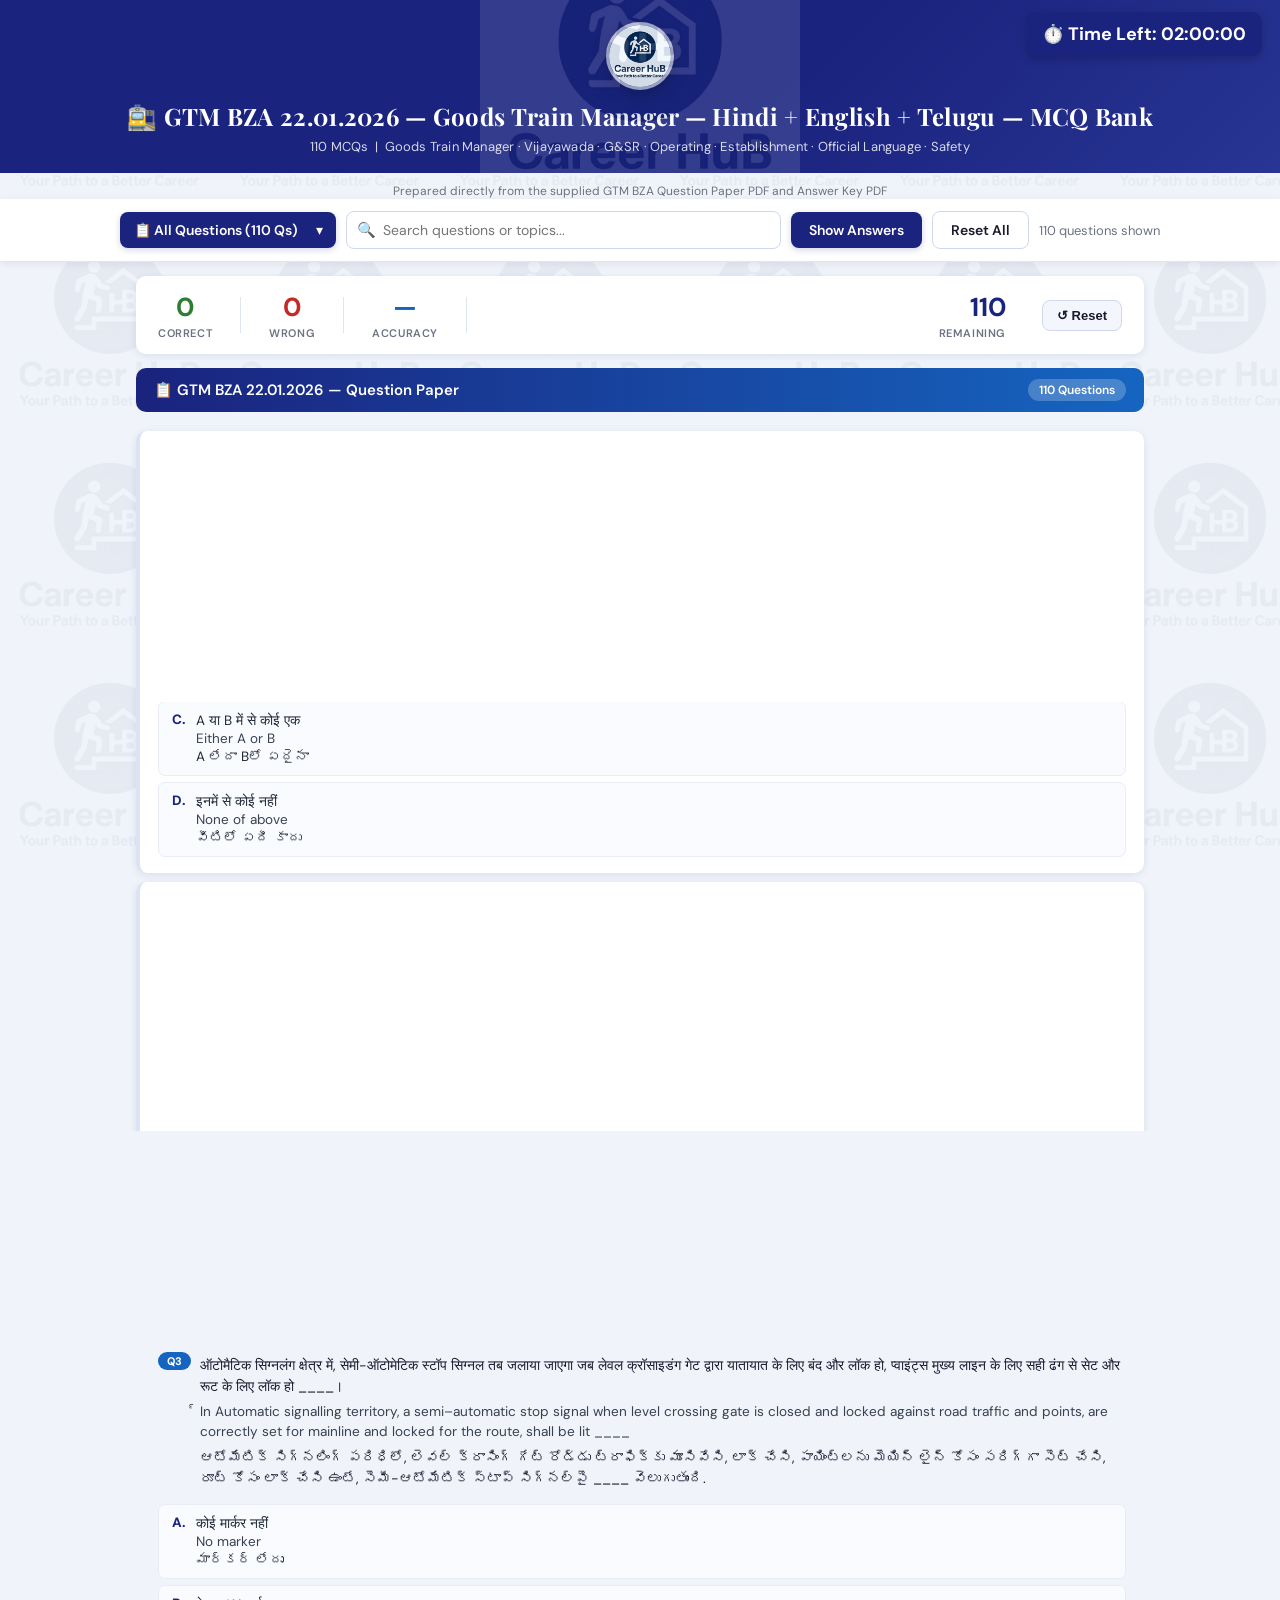
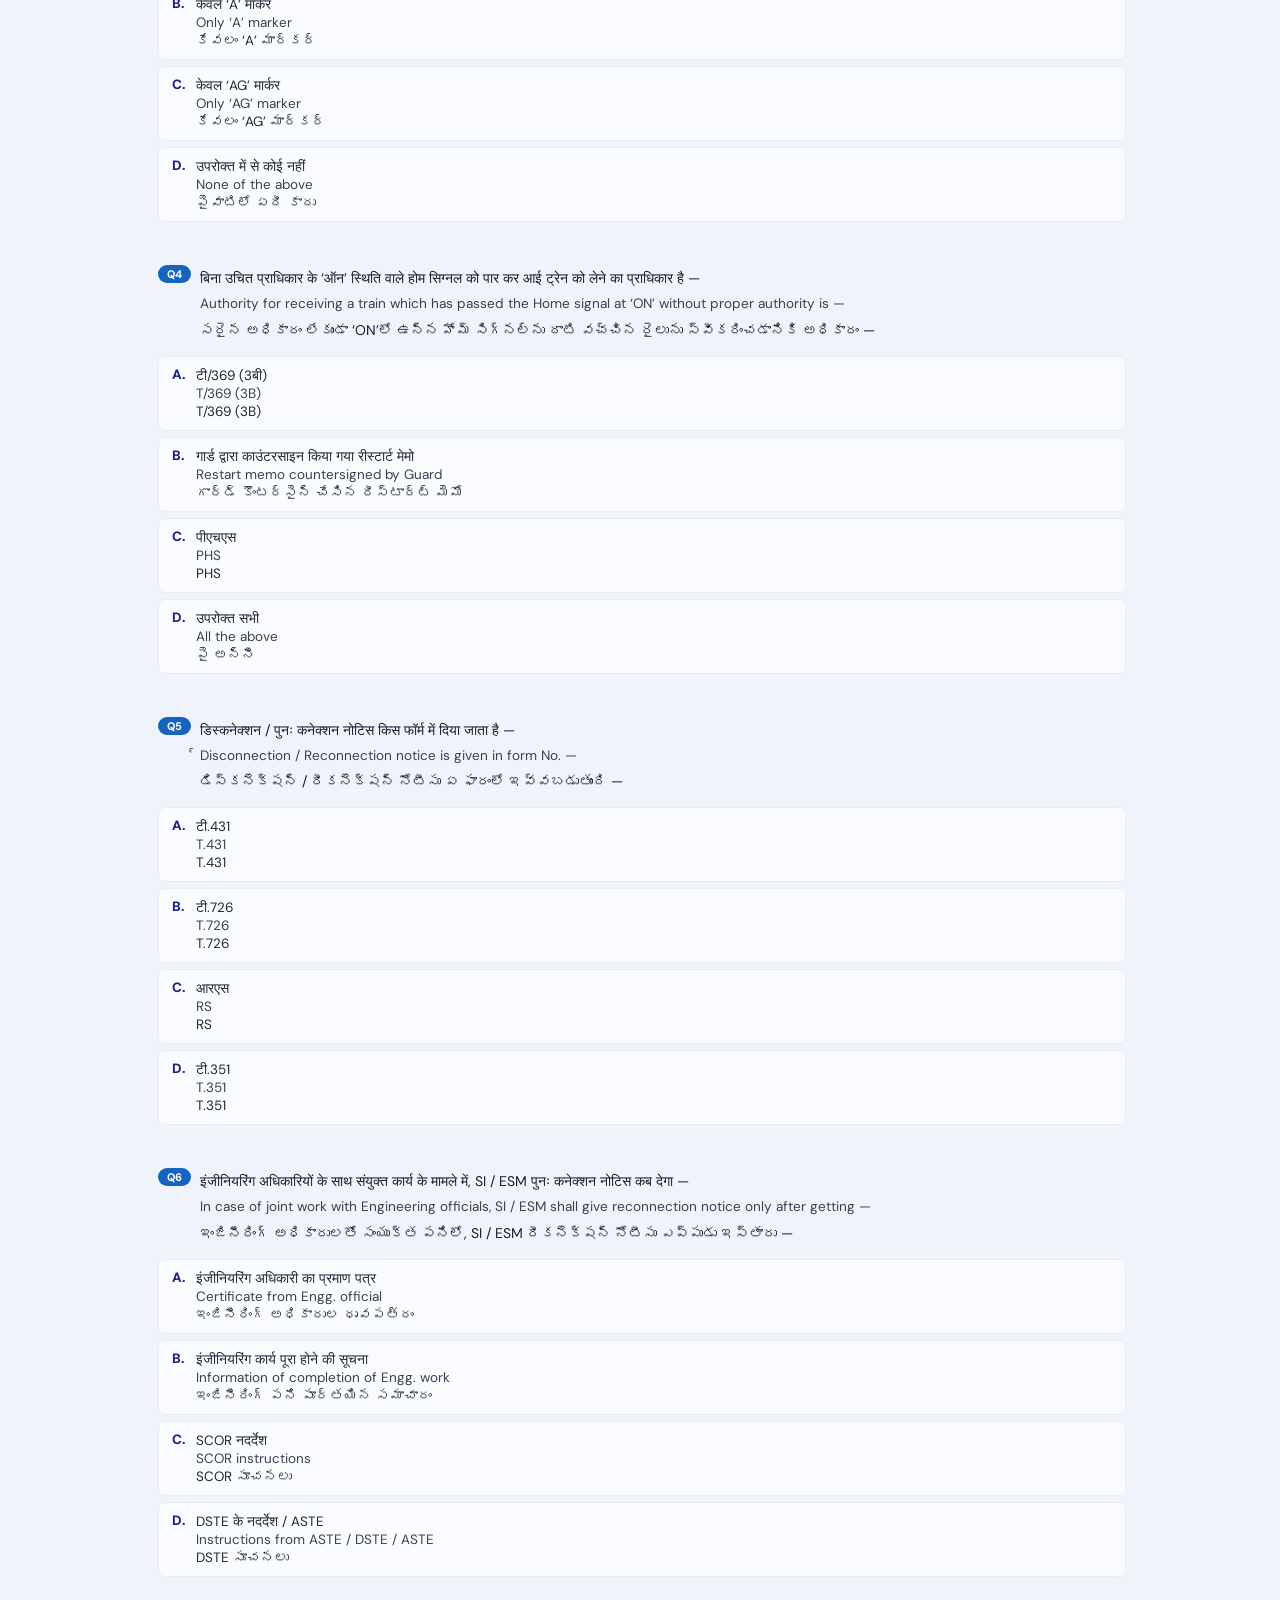
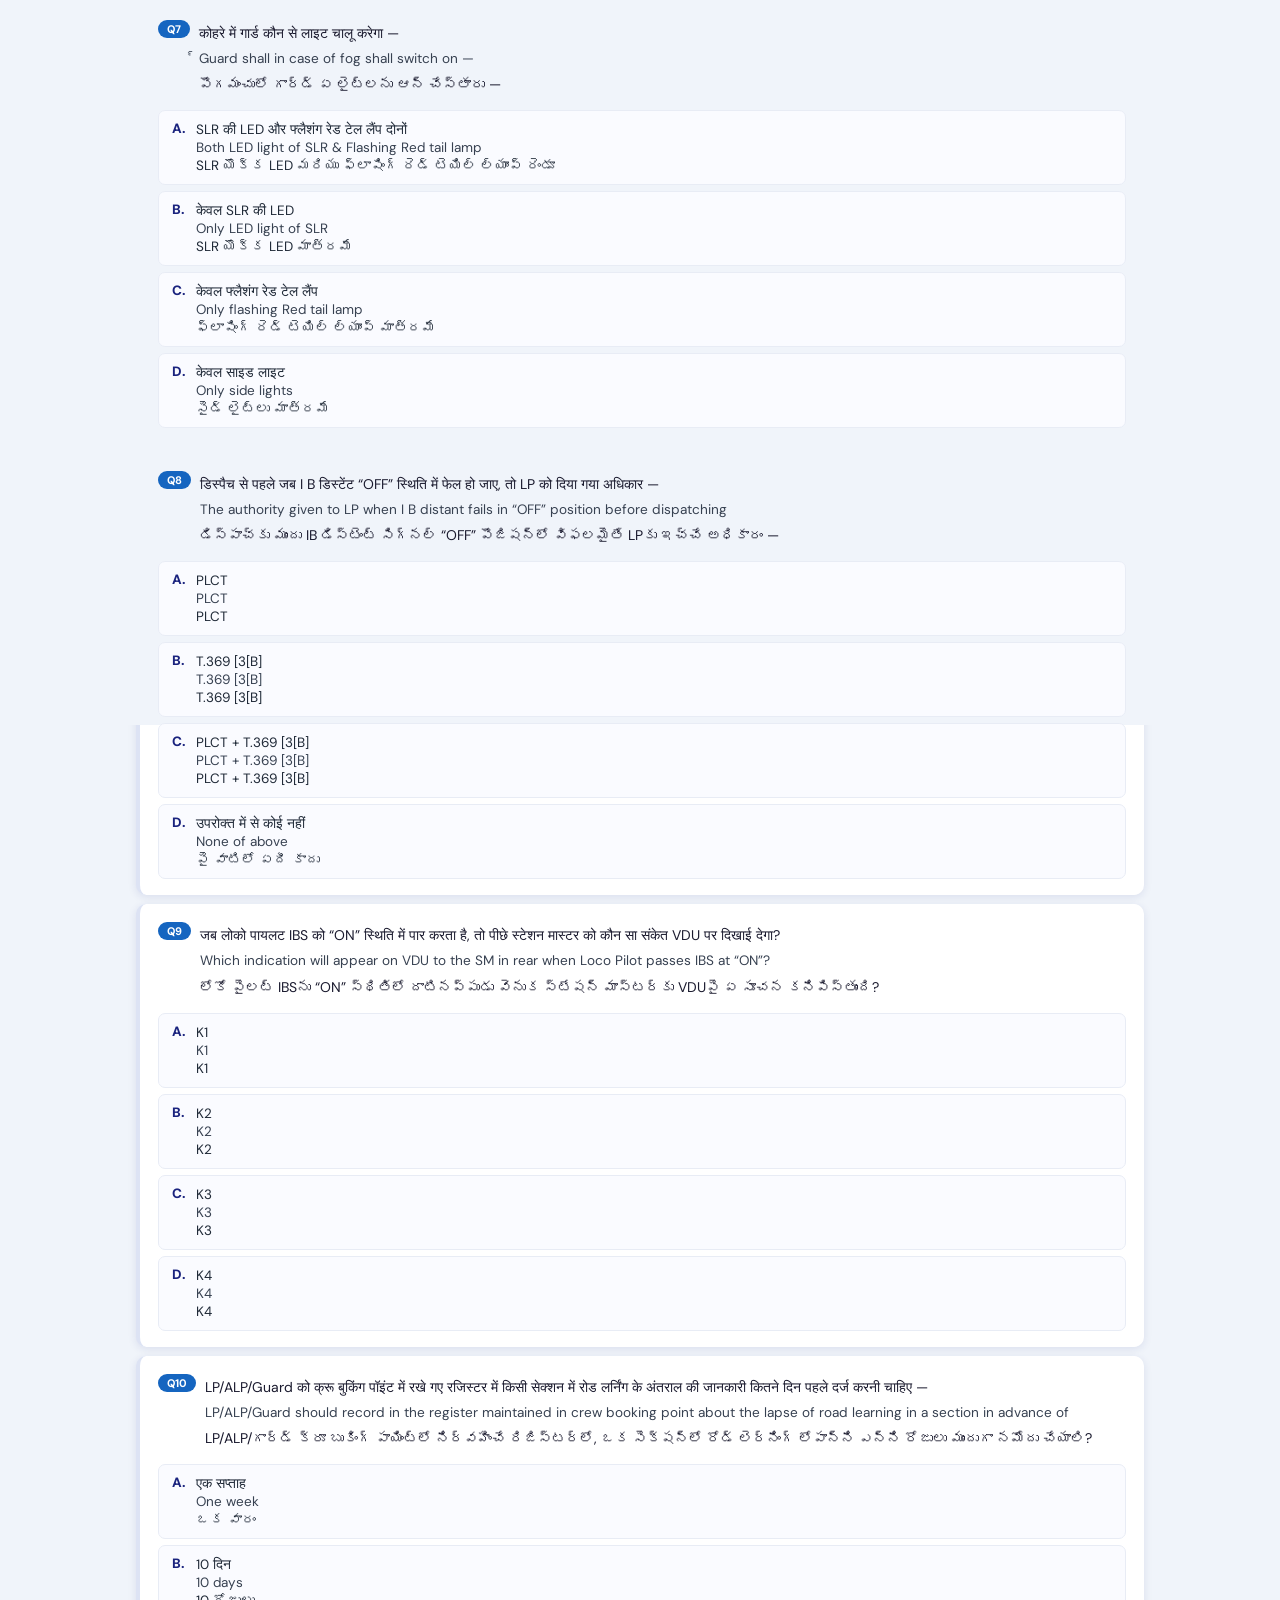
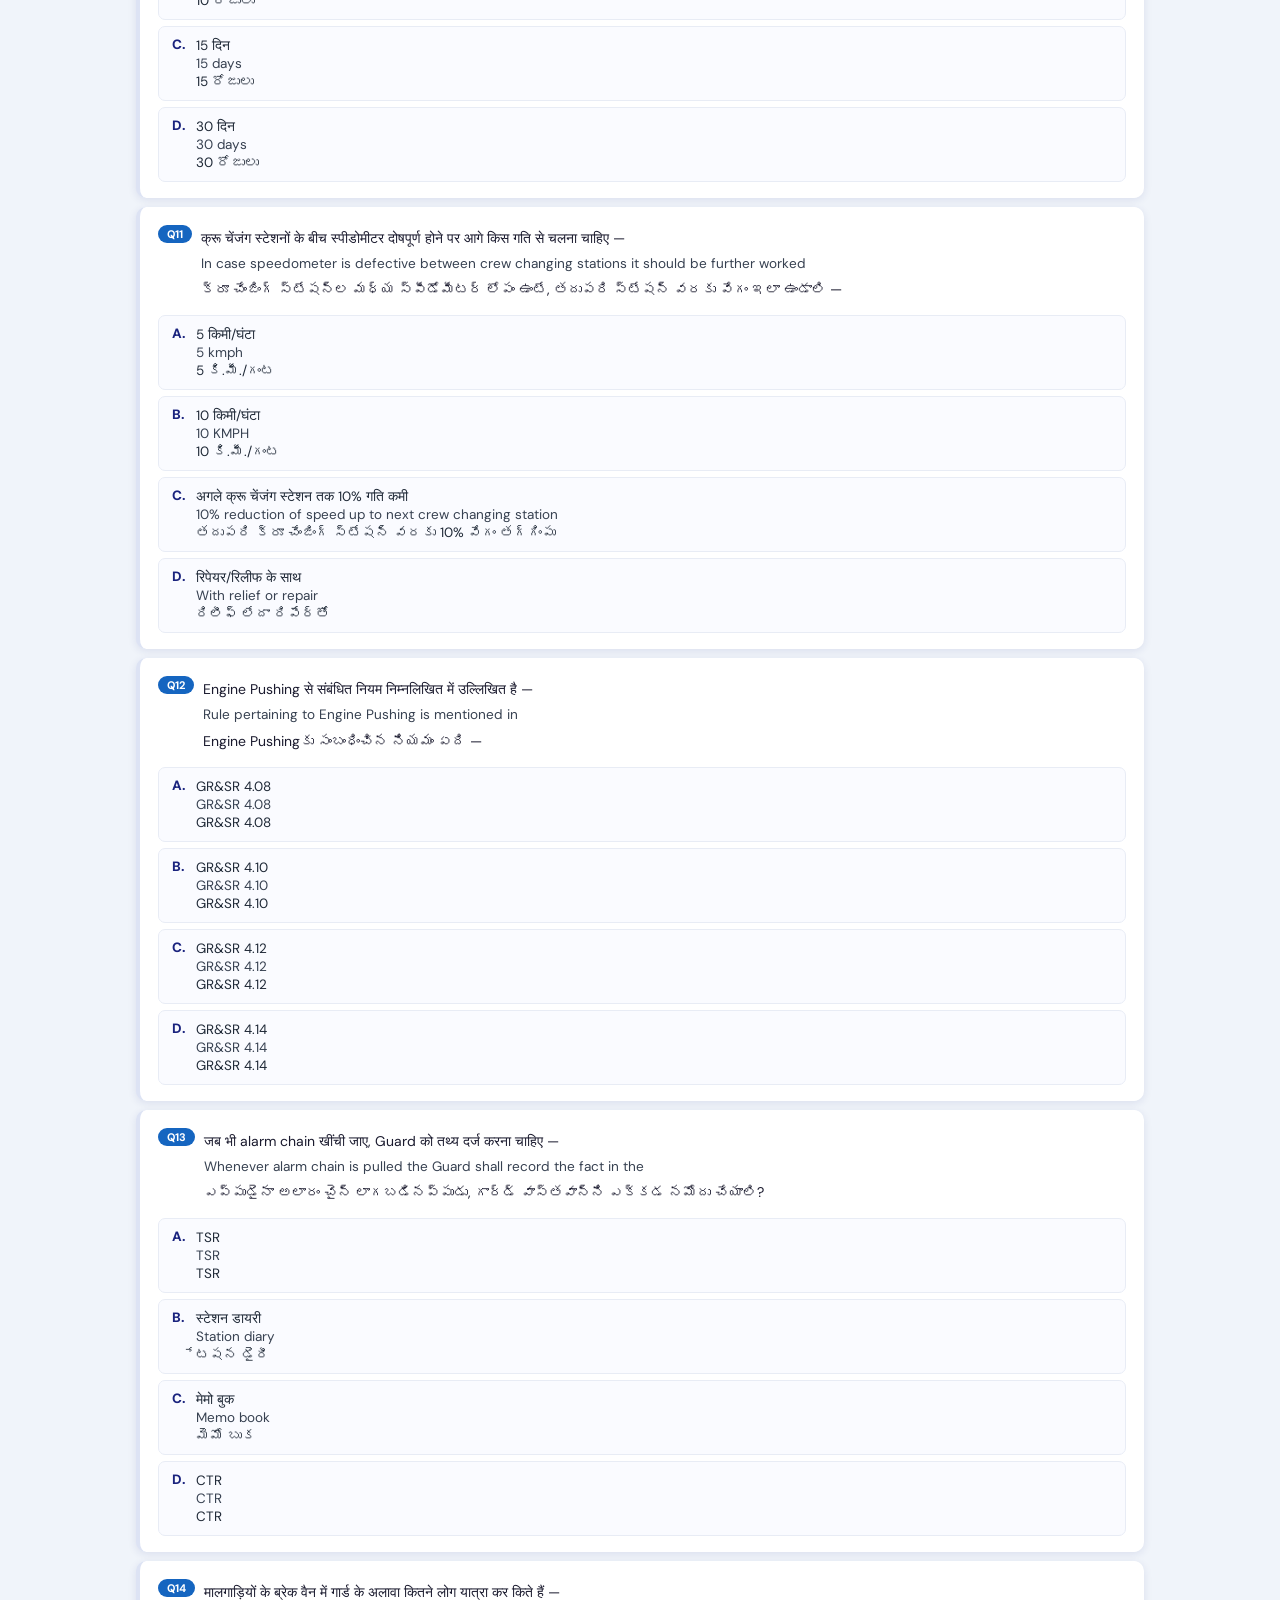
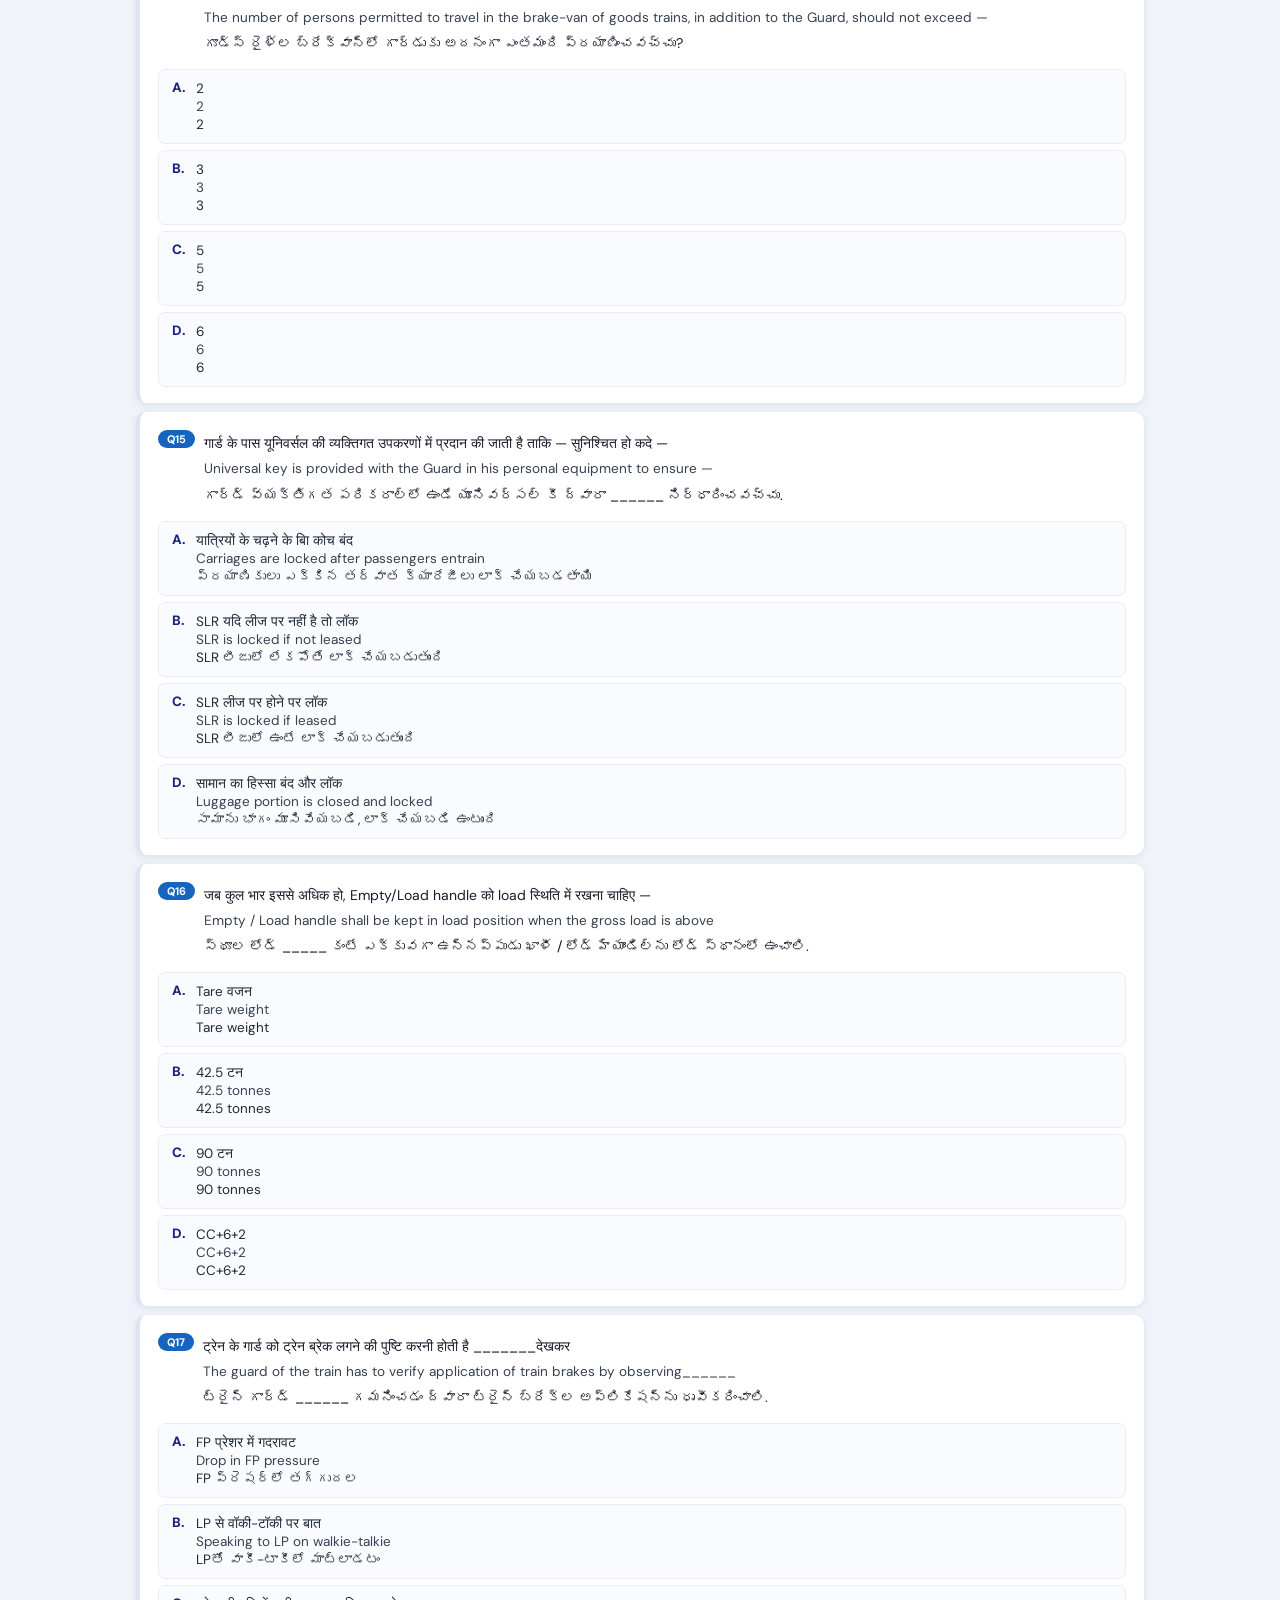
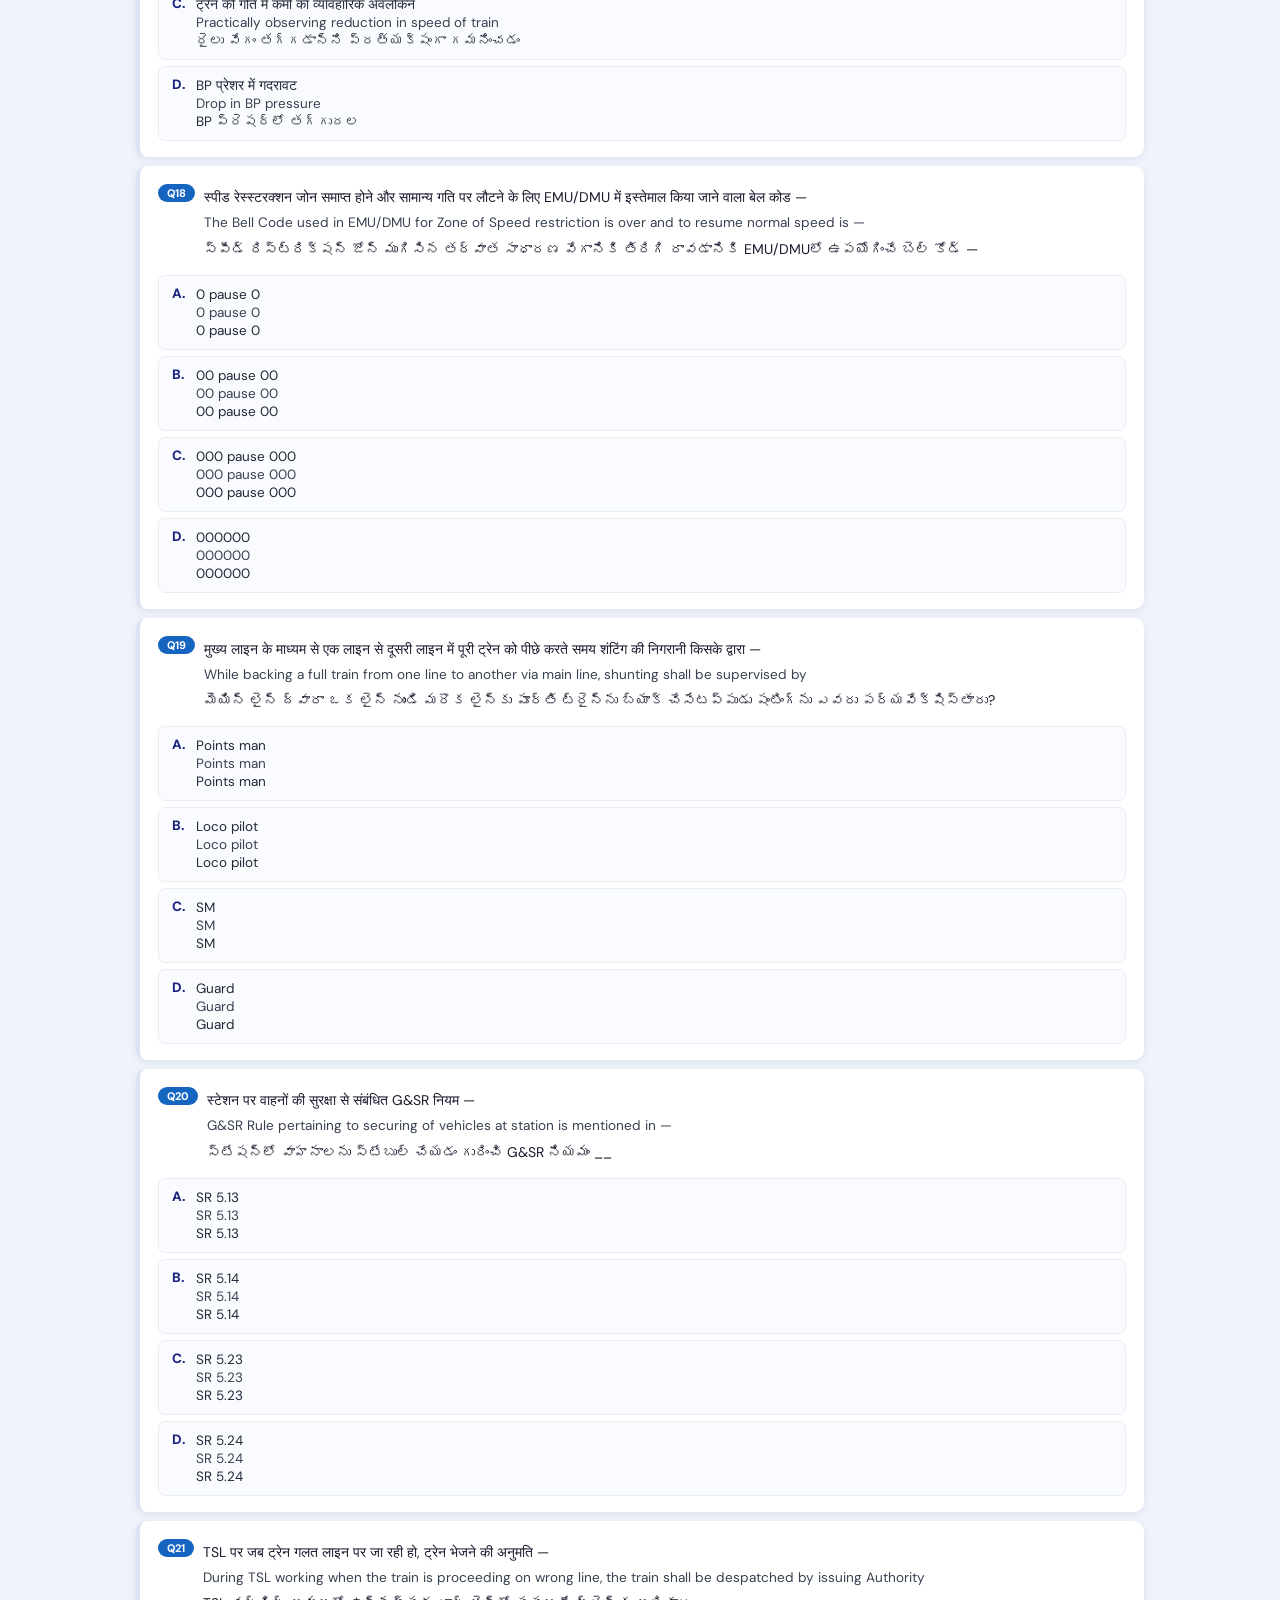
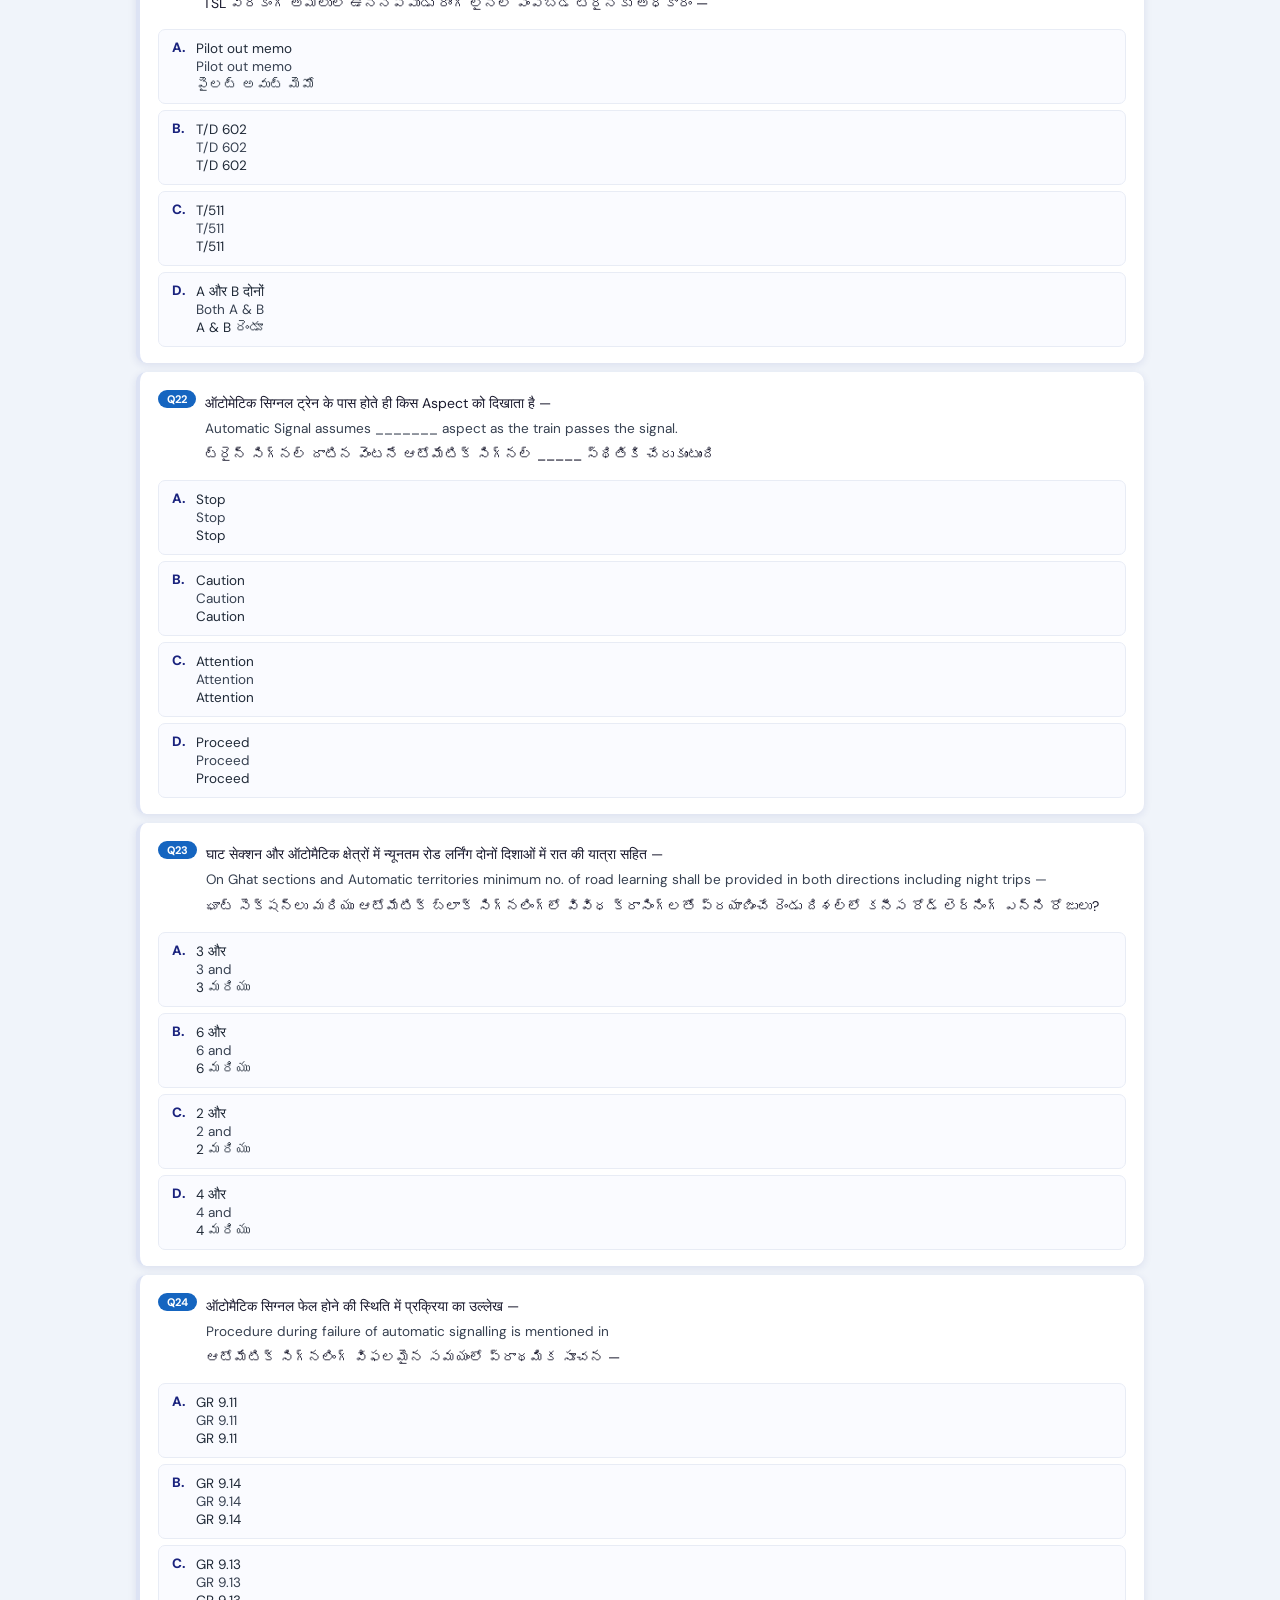
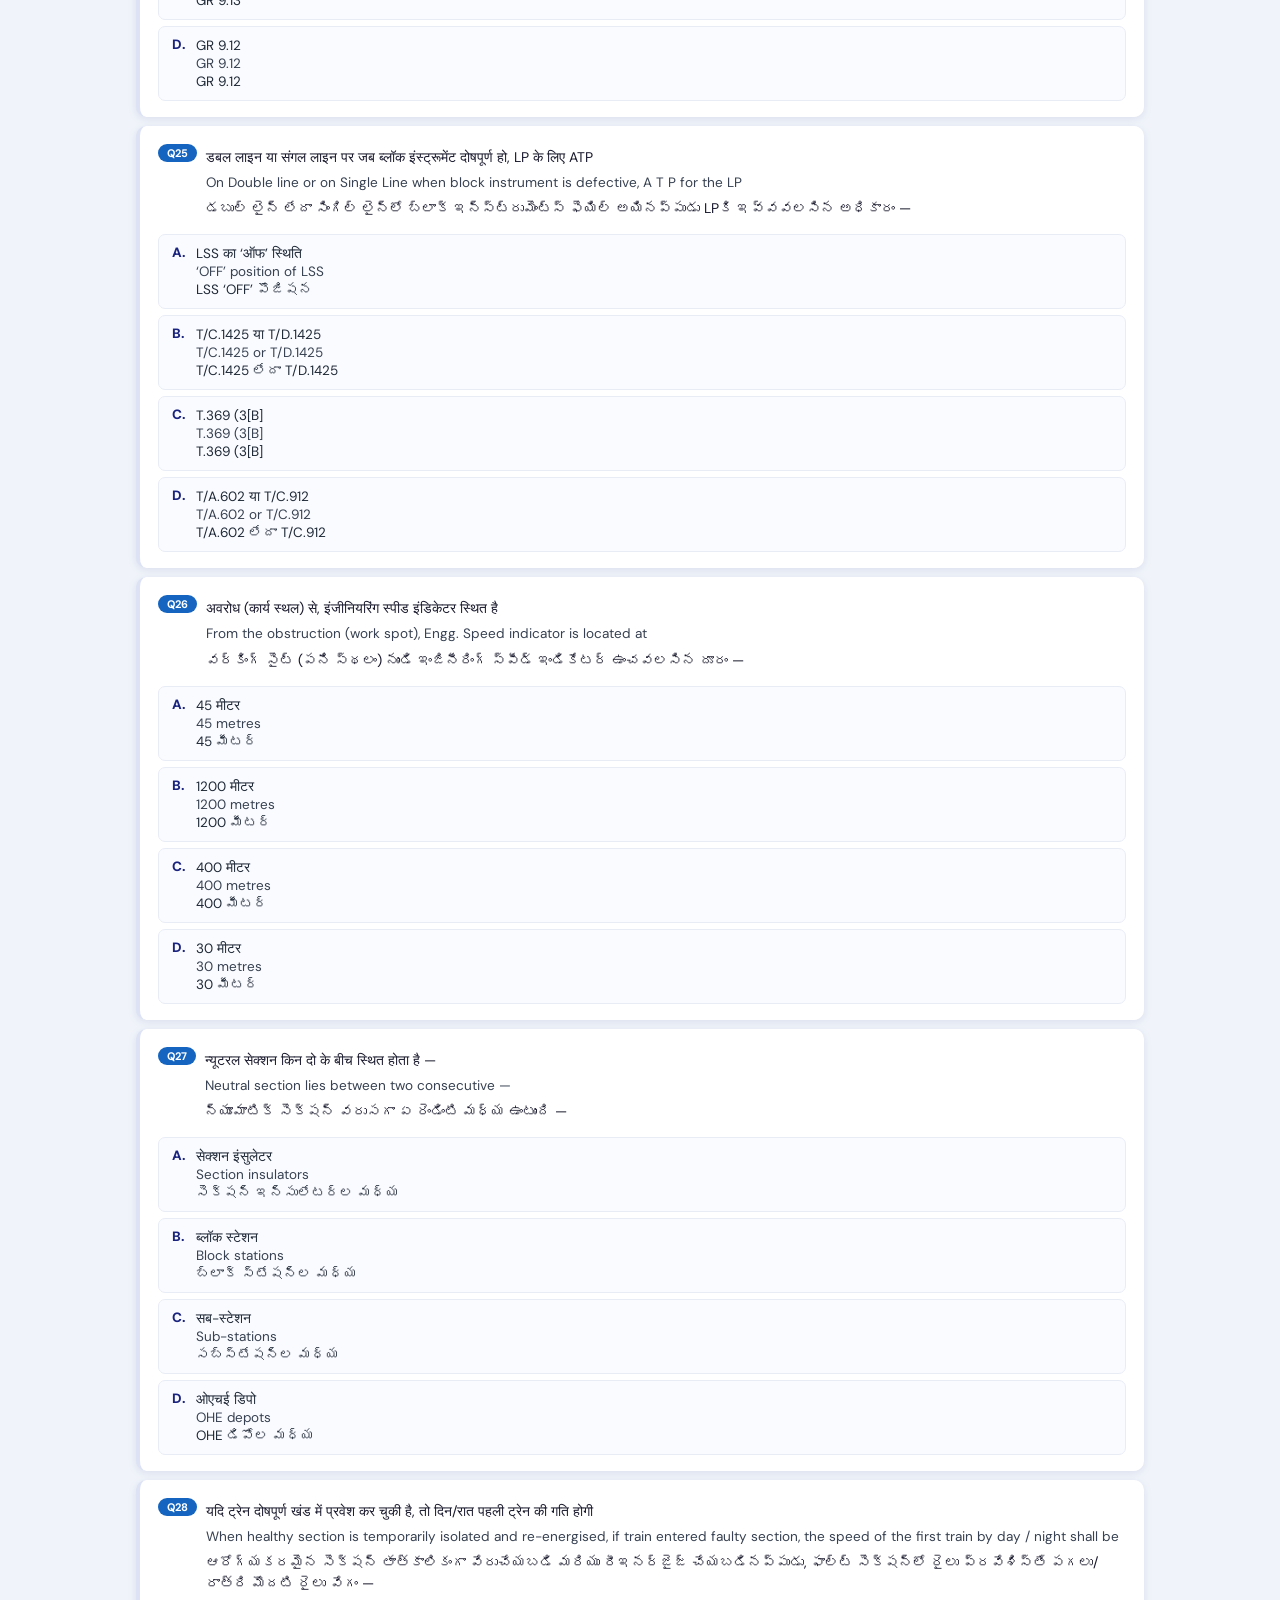
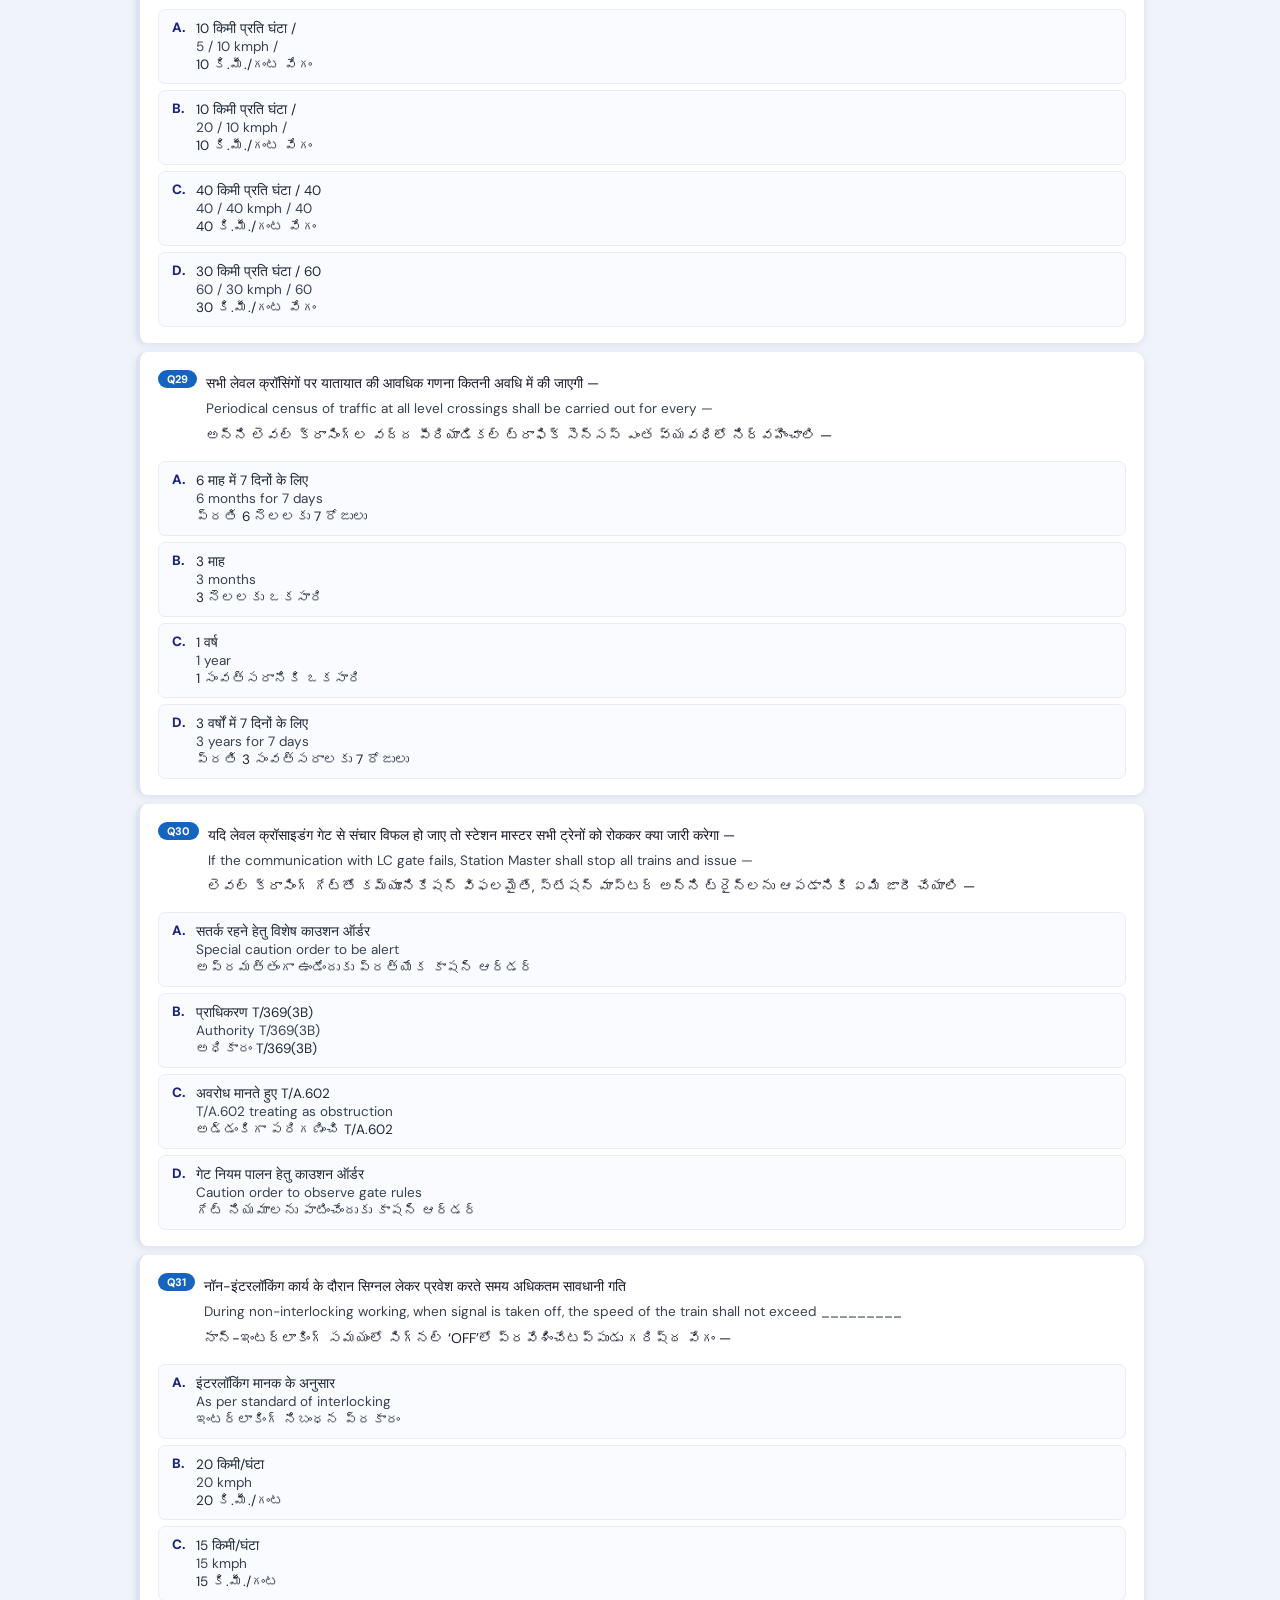
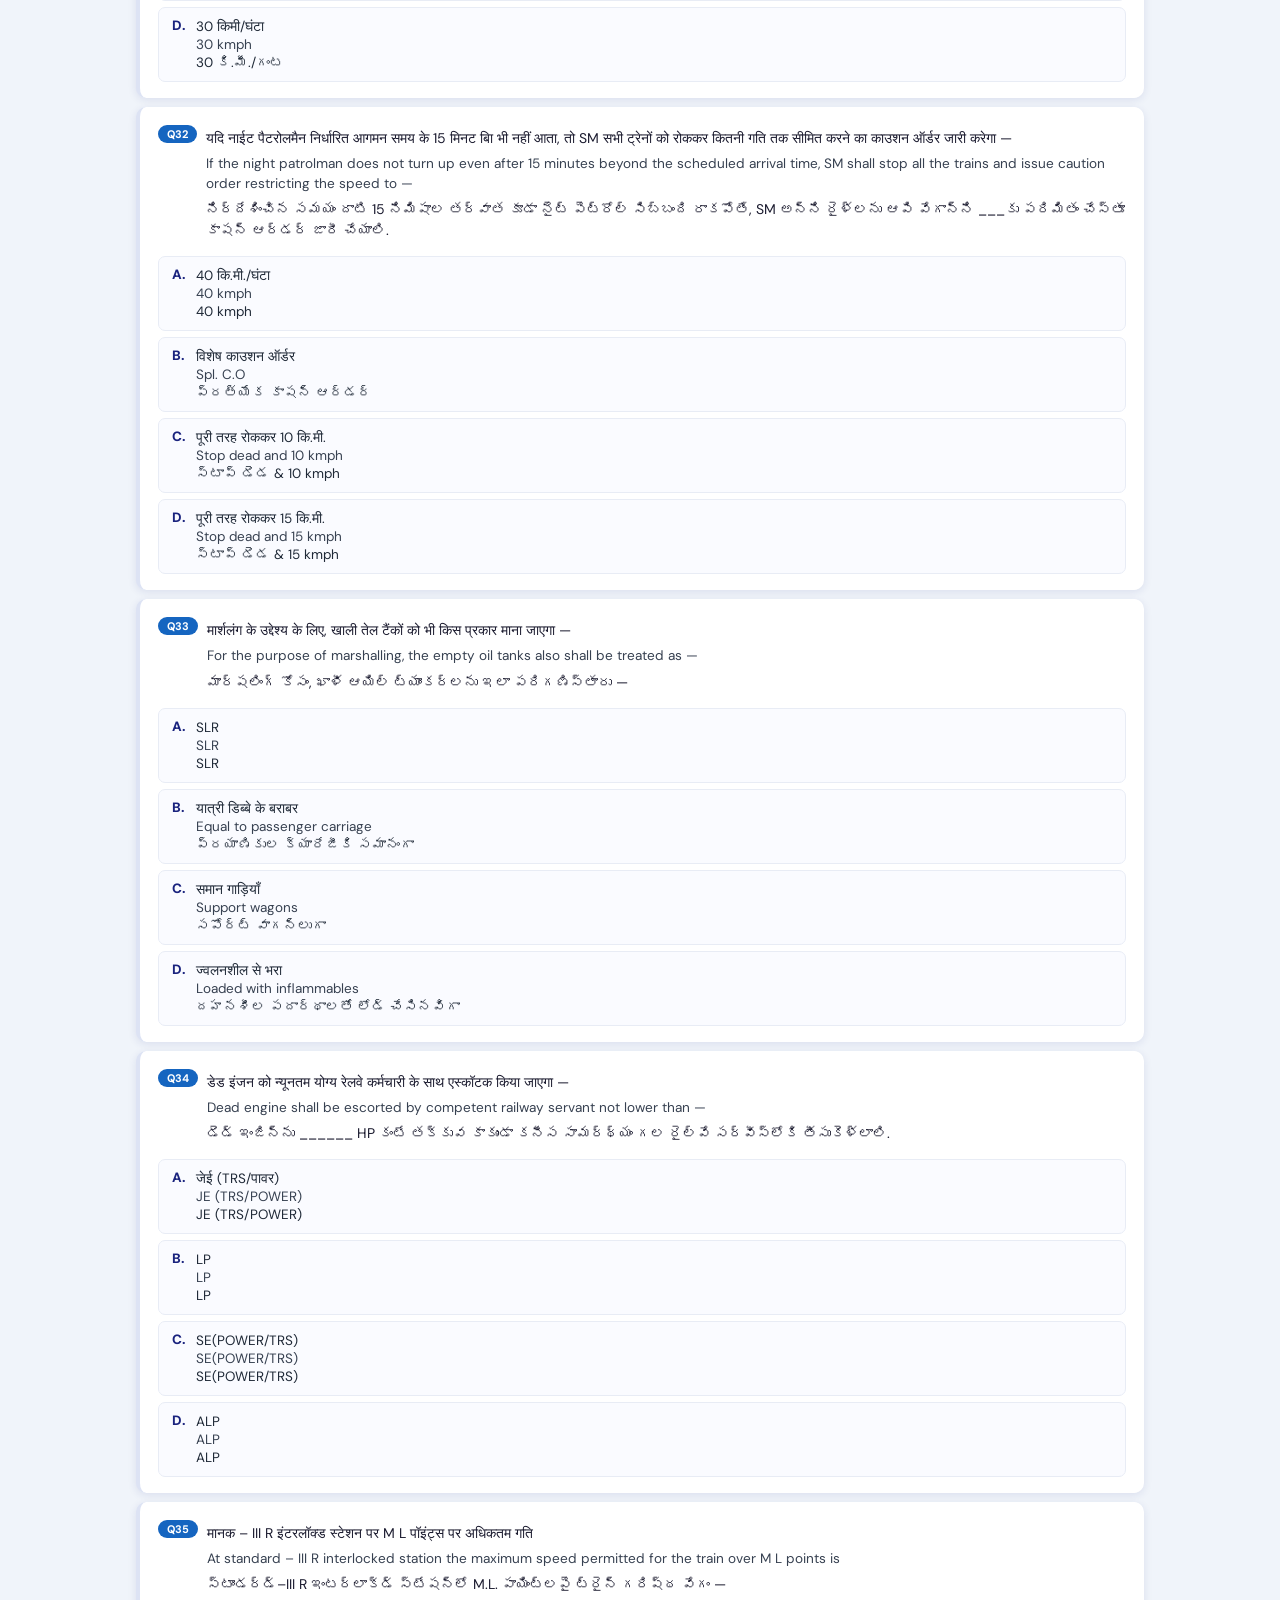
==== GTM_BZA_22ndJan25(1).html @ 6e62878e "Add files via upload" ====
<!DOCTYPE html>

<html lang="en">
<head>
<meta charset="utf-8"/>
<meta content="width=device-width,initial-scale=1.0" name="viewport"/>
<title>GTM BZA 22.01.2026 — Goods Train Manager — Hindi + English + Telugu — MCQ Bank</title>
<link href="https://fonts.googleapis.com/css2?family=DM+Sans:wght@400;500;600;700&amp;family=Playfair+Display:wght@700&amp;display=swap" rel="stylesheet"/>
<style>
*{box-sizing:border-box;margin:0;padding:0}:root{
  --navy:#1a237e;--blue:#1565c0;
  --green-bg:#e8f5e9;--green-border:#4caf50;--green-text:#1b5e20;
  --card:#fff;--bg:#f0f4fa;--text:#1a1a2e;--muted:#6b7280;
  --radius:10px;--shadow:0 2px 8px rgba(26,35,126,.10);
}
*{box-sizing:border-box;margin:0;padding:0}
body{font-family:'Noto Sans Devanagari','Noto Sans Telugu','DM Sans',sans-serif;background:var(--bg);color:var(--text);min-height:100vh;position:relative;}
body::before{content:'';position:fixed;top:0;left:0;right:0;bottom:0;background-image:url('[data-uri]');background-repeat:repeat;background-size:220px 220px;opacity:0.045;z-index:0;pointer-events:none;}
body > *{position:relative;z-index:1;}.header{background:linear-gradient(135deg,#1a237e 60%,#283593);color:white;padding:22px 24px 18px;text-align:center;position:relative;overflow:hidden;}.header::before{content:'';position:absolute;top:50%;left:50%;transform:translate(-50%,-50%);width:320px;height:320px;background-image:url('[data-uri]');background-size:contain;background-repeat:no-repeat;background-position:center;opacity:0.12;pointer-events:none;}.header h1{font-family:'Playfair Display',serif;font-size:24px;letter-spacing:.3px;margin-bottom:6px}.header p{font-size:13px;opacity:.82;letter-spacing:.2px}.header-logo{width:68px;height:68px;border-radius:50%;border:3px solid rgba(255,255,255,0.65);object-fit:cover;margin:0 auto 10px;display:block;box-shadow:0 4px 16px rgba(0,0,0,0.25);}.controls{background:white;border-bottom:1px solid #e0e6f0;padding:12px 16px;position:sticky;top:0;z-index:200;box-shadow:0 2px 8px rgba(0,0,0,.07)}.controls-inner{max-width:1040px;margin:0 auto;display:flex;gap:10px;align-items:center;flex-wrap:wrap}.select-wrap{position:relative;flex:0 0 auto}.select-wrap select{appearance:none;-webkit-appearance:none;background:var(--navy);color:white;border:none;border-radius:8px;padding:9px 38px 9px 14px;font-family:'DM Sans',sans-serif;font-size:14px;font-weight:600;cursor:pointer;outline:none;box-shadow:0 2px 6px rgba(26,35,126,.18)}.select-wrap::after{content:"▾";position:absolute;right:13px;top:50%;transform:translateY(-50%);color:white;pointer-events:none;font-size:14px}.search-wrap{position:relative;flex:1;min-width:180px}.search-wrap input{width:100%;padding:9px 14px 9px 36px;border:1.5px solid #d0d8ee;border-radius:8px;font-family:'DM Sans',sans-serif;font-size:14px;outline:none;color:var(--text);transition:border-color.2s,box-shadow.2s}.search-wrap input:focus{border-color:var(--blue);box-shadow:0 0 0 3px rgba(21,101,192,.12)}.search-icon{position:absolute;left:11px;top:50%;transform:translateY(-50%);color:#9ca3af;font-size:15px;pointer-events:none}.btn{border:none;border-radius:8px;padding:9px 18px;font-family:'DM Sans',sans-serif;font-size:14px;font-weight:600;cursor:pointer;transition:all.18s;white-space:nowrap}.btn-primary{background:var(--navy);color:white;box-shadow:0 2px 6px rgba(26,35,126,.2)}.btn-primary:hover{background:#283593;transform:translateY(-1px)}.btn-outline{background:white;color:var(--text);border:1.5px solid #d0d8ee}.btn-outline:hover{background:#f3f6fc;border-color:#b0bcdf}.q-count-label{font-size:13px;color:var(--muted);margin-left:auto;white-space:nowrap}.score-bar{max-width:1040px;margin:14px auto 0;padding:0 16px}.score-card{background:white;border-radius:var(--radius);box-shadow:var(--shadow);padding:14px 22px;display:flex;align-items:center;gap:28px;flex-wrap:wrap}.score-item{text-align:center}.score-val{font-size:26px;font-weight:700;color:var(--navy)}.score-val.correct{color:#2e7d32}.score-val.wrong{color:#c62828}.score-val.acc{color:var(--blue)}.score-label{font-size:11px;color:var(--muted);font-weight:600;text-transform:uppercase;letter-spacing:.6px;margin-top:2px}.divider{width:1px;height:36px;background:#e0e6f0}.score-remaining{margin-left:auto;text-align:right}.score-remaining.score-val{font-size:22px;color:#555}.reset-btn{margin-left:8px;background:#f3f6fc;border:1.5px solid #d0d8ee;border-radius:8px;padding:7px 14px;font-size:13px;font-weight:600;cursor:pointer;color:var(--text);transition:all.18s;display:flex;align-items:center;gap:5px}.reset-btn:hover{background:#e8edf8;border-color:#b0bcdf}.cat-header{max-width:1040px;margin:14px auto 2px;padding:0 16px}.cat-title{background:linear-gradient(90deg,var(--navy),var(--blue));color:white;border-radius:var(--radius);padding:11px 18px;display:flex;justify-content:space-between;align-items:center}.cat-title h2{font-size:15px;font-weight:600}.cat-badge{background:rgba(255,255,255,.22);padding:3px 11px;border-radius:12px;font-size:12px;font-weight:600}.container{max-width:1040px;margin:0 auto;padding:8px 16px 48px}.q-block{background:var(--card);margin:9px 0;padding:16px 18px;border-radius:var(--radius);box-shadow:var(--shadow);border-left:4px solid #dde3f4;transition:border-color.2s}.q-block.answered{border-left-color:var(--blue)}.q-header{display:flex;gap:9px;margin-bottom:10px;align-items:flex-start}.q-num{background:var(--blue);color:white;padding:2px 9px;border-radius:12px;font-size:11px;font-weight:700;white-space:nowrap;flex-shrink:0;margin-top:2px}.q-rule{background:#e8edf8;color:var(--navy);padding:2px 9px;border-radius:12px;font-size:10px;font-weight:600;white-space:nowrap;flex-shrink:0;margin-top:2px;display:none}.q-rule.revealed{display:inline-block}.q-text{font-size:14px;line-height:1.65;color:var(--text)}.options{display:grid;gap:6px;margin-top:10px}.option{padding:9px 13px;border-radius:7px;font-size:13.5px;display:flex;align-items:flex-start;gap:8px;cursor:pointer;transition:all.15s;border:1.5px solid #e8ecf5;background:#fafbff;user-select:none}.option:hover:not(.locked){background:#eef2ff;border-color:#c0caee}.option.selected-wrong{background:#fff3f3;border-color:#f44336;color:#b71c1c}.option.selected-wrong.opt-letter{color:#f44336;font-weight:700}.option.correct-reveal{background:var(--green-bg);border-color:var(--green-border);color:var(--green-text)}.option.correct-reveal.opt-letter{color:#2e7d32;font-weight:700}.option.dimmed{opacity:.5}.opt-letter{flex-shrink:0;font-weight:600;color:var(--blue);min-width:16px}.opt-icon{flex-shrink:0;font-size:15px;margin-top:1px}.option.ans-correct{background:var(--green-bg);border-color:var(--green-border);color:var(--green-text)}.option.ans-correct.opt-letter{color:#2e7d32;font-weight:700}.option.ans-wrong{background:#fafbff;border-color:#e8ecf5;color:#555;opacity:.7}.explanation{margin-top:10px;padding:10px 13px;background:#fffde7;border-left:3px solid #f9a825;border-radius:6px;font-size:12.5px;color:#555;line-height:1.6;display:none}.explanation.visible{display:block}.no-results{text-align:center;color:var(--muted);padding:40px;font-size:15px}.new-submit-bar{max-width:1060px;margin:16px auto 0;padding:0 16px 48px;}.new-submit-inner{background:white;border-radius:10px;box-shadow:0 2px 8px rgba(26,35,126,.10);padding:14px 22px;display:flex;align-items:center;justify-content:space-between;gap:14px;flex-wrap:wrap;border-left:4px solid #2e7d32;}.new-submit-hint{font-size:13px;color:#6b7280;flex:1;line-height:1.5;}.new-submit-hint strong{color:#1a237e;display:block;margin-bottom:2px;font-size:13.5px;}.btn-new-submit{border:none;border-radius:10px;padding:12px 28px;font-family:'DM Sans',sans-serif;font-size:15px;font-weight:700;cursor:pointer;background:linear-gradient(135deg,#1b5e20,#2e7d32);color:white;box-shadow:0 3px 12px rgba(27,94,32,.35);transition:all.2s;white-space:nowrap;}.btn-new-submit:hover{background:linear-gradient(135deg,#2e7d32,#388e3c);transform:translateY(-1px);}.modal-overlay{display:none;position:fixed;inset:0;background:rgba(10,18,60,.58);z-index:9999;align-items:center;justify-content:center;padding:16px}.modal-overlay.open{display:flex}.modal-box{background:white;border-radius:20px;max-width:490px;width:100%;padding:34px 28px 28px;text-align:center;box-shadow:0 16px 60px rgba(0,0,0,.26);animation:popUp.34s cubic-bezier(.34,1.56,.64,1)}
@keyframes popUp{from{transform:scale(.72);opacity:0}to{transform:scale(1);opacity:1}}.m-topic-label{font-size:11px;font-weight:700;text-transform:uppercase;letter-spacing:.8px;color:var(--muted);margin-bottom:6px}.m-emoji{font-size:54px;line-height:1;margin-bottom:8px}.m-score{font-size:50px;font-weight:700;line-height:1.1;margin-bottom:3px}.m-pct{font-size:19px;font-weight:600;opacity:.72;margin-bottom:11px}.m-badge{display:inline-block;font-size:12.5px;font-weight:700;padding:4px 18px;border-radius:20px;margin-bottom:15px;letter-spacing:.3px}.m-msg{font-size:13.5px;line-height:1.75;margin-bottom:22px;padding:0 4px;color:#444}.m-stats{display:flex;gap:0;margin-bottom:24px;border-radius:11px;overflow:hidden;border:1.5px solid #e0e6f0}.m-stat{flex:1;padding:12px 6px;text-align:center;border-right:1.5px solid #e0e6f0}.m-stat:last-child{border-right:none}.m-stat-val{font-size:23px;font-weight:700}.m-stat-lbl{font-size:10px;font-weight:700;text-transform:uppercase;letter-spacing:.5px;color:var(--muted);margin-top:2px}.cv{color:#2e7d32}.wv{color:#c62828}.uv{color:#e65100}.m-actions{display:flex;gap:10px;justify-content:center;flex-wrap:wrap}.m-btn{border:none;border-radius:9px;padding:10px 26px;font-family:'DM Sans',sans-serif;font-size:14px;font-weight:700;cursor:pointer;transition:all.18s}.m-btn-primary{background:var(--navy);color:white}.m-btn-primary:hover{background:#283593}.m-btn-outline{background:#f3f6fc;color:var(--navy);border:1.5px solid #d0d8ee}.m-btn-outline:hover{background:#e8edf8}.m-logo{width:56px;height:56px;border-radius:50%;object-fit:cover;margin:0 auto 8px;display:block;border:2px solid #e0e6f0;box-shadow:0 2px 8px rgba(0,0,0,.12);}.bb.m-score{color:#1565c0}.bb.m-badge{background:#e3f2fd;color:#0d47a1}.bg.m-score{color:#2e7d32}.bg.m-badge{background:#e8f5e9;color:#1b5e20}.by.m-score{color:#f57f17}.by.m-badge{background:#fffde7;color:#e65100}.bo.m-score{color:#e64a19}.bo.m-badge{background:#fbe9e7;color:#bf360c}.br.m-score{color:#c62828}.br.m-badge{background:#ffebee;color:#b71c1c}

.loading-card{padding:28px;text-align:center;background:#fff;border-radius:10px;box-shadow:var(--shadow);color:#6b7280;font-weight:600}.lang-line{display:flex;gap:9px;align-items:flex-start;margin:4px 0;line-height:1.5}.lang-tag{flex:0 0 28px;font-size:11px;font-weight:800;padding:2px 5px;border-radius:5px;background:#e8eefc;color:#1a237e;text-align:center}.en-line{font-size:.97em;color:#374151}.translated-options{margin-top:8px;border-top:1px dashed #d6dbe8;padding-top:7px}.lang-option{display:grid;grid-template-columns:24px 1fr 1fr;gap:8px;padding:5px 8px;border-radius:7px;background:#f8fafc;margin:4px 0;font-size:.92em;line-height:1.45}.opt-letter{font-weight:800;color:#1a237e}.hi-opt{color:#374151}.te-opt{color:#374151}.q-text{width:100%}
</style>
<style>
.q-text .lang-line{display:block;margin:5px 0}.q-text .lang-tag{display:none}.q-text .lang-line span:last-child{display:block}
.tri-options{margin-top:10px}.tri-click-options .option{align-items:flex-start}.tri-click-options .tri-text{display:block;flex:1}.tri-click-options .tri-text>div{margin:1px 0}.tri-click-options .tri-text .en{color:#374151}.tri-click-options .tri-text .hi,.tri-click-options .tri-text .te{color:#1f2937}.tri-click-options .tri-text .te{font-family:'Noto Sans Telugu','DM Sans',sans-serif}.tri-click-options .tri-text .hi{font-family:'Noto Sans Devanagari','DM Sans',sans-serif}.tri-option{display:grid;grid-template-columns:30px 1fr;gap:8px;padding:9px 10px;border-radius:8px;background:#f8fafc;margin:6px 0;line-height:1.5;border:1px solid #e8ebf2}.tri-option .tri-letter{font-weight:800;color:#1a237e}.tri-text>div{margin:1px 0}.tri-text .en{color:#374151}.tri-text .hi,.tri-text .te{color:#1f2937}.tri-text .te{font-family:'Noto Sans Telugu','DM Sans',sans-serif}.tri-text .hi{font-family:'Noto Sans Devanagari','DM Sans',sans-serif}.q-block{overflow:hidden}.question-divider{height:1px;background:#e7eaf1;margin:10px 0}
@media(max-width:700px){.tri-option{grid-template-columns:26px 1fr;font-size:.94rem}.q-text .lang-line{font-size:.96rem}}
</style>
</head>
<body>
<div id="examTimer" style="
position:fixed;top:12px;right:18px;z-index:9999;
background:#1a237e;color:#fff;padding:10px 16px;
border-radius:10px;font-weight:700;font-size:18px;
box-shadow:0 3px 10px rgba(0,0,0,.2);">
⏱️ Time Left: <span id="timerDisplay">02:00:00</span>
</div>
<div class="header">
<img alt="Career HuB" class="header-logo" src="[data-uri]"/>
<h1>🚉 GTM BZA 22.01.2026 — Goods Train Manager — Hindi + English + Telugu — MCQ Bank</h1>
<p>110 MCQs  |  Goods Train Manager · Vijayawada · G&amp;SR · Operating · Establishment · Official Language · Safety</p>
</div>
<div style="max-width:1100px;margin:10px auto 0;padding:0 16px;color:#6b7280;font-size:12px;text-align:center">Prepared directly from the supplied GTM BZA Question Paper PDF and Answer Key PDF</div>
<div class="controls">
<div class="controls-inner">
<div class="select-wrap"><select id="categorySelect" onchange="onCategoryChange()"></select></div>
<div class="search-wrap"><span class="search-icon">🔍</span><input id="searchBox" oninput="filterQuestions()" placeholder="Search questions or topics..." type="text"/></div>
<button class="btn btn-primary" id="showAnswersBtn" onclick="toggleShowAnswers()">Show Answers</button>
<button class="btn btn-outline" onclick="resetAll()">Reset All</button>
<span class="q-count-label" id="qCountLabel"></span>
</div>
</div>
<div class="score-bar">
<div class="score-card">
<div class="score-item"><div class="score-val correct" id="sc-correct">0</div><div class="score-label">Correct</div></div>
<div class="divider"></div>
<div class="score-item"><div class="score-val wrong" id="sc-wrong">0</div><div class="score-label">Wrong</div></div>
<div class="divider"></div>
<div class="score-item"><div class="score-val acc" id="sc-acc">—</div><div class="score-label">Accuracy</div></div>
<div class="divider"></div>
<div class="score-item score-remaining"><div class="score-val" id="sc-remaining">76</div><div class="score-label">Remaining</div></div>
<button class="reset-btn" onclick="resetAll()">↺ Reset</button>
</div>
</div>
<div class="cat-header">
<div class="cat-title"><h2 id="catTitleText"></h2><span class="cat-badge" id="catBadge"></span></div>
</div>
<div class="container" id="mainContainer"><div class="loading-card">⏳ Loading questions…</div></div>
<div class="new-submit-bar">
<div class="new-submit-inner">
<div class="new-submit-hint"><strong>📝 Submit Test</strong><span id="submitHintText">Answer questions above, then submit to see your score and review answers.</span></div>
<button class="btn-new-submit" onclick="confirmSubmitTest()">📝 Submit Test</button>
</div>
</div>
<div class="modal-overlay" id="resultModal">
<div class="modal-box" id="modalBox">
<div class="m-topic-label" id="mTopicLabel"></div>
<img alt="Career HuB" class="m-logo" src="[data-uri]"/>
<div class="m-emoji" id="mEmoji"></div>
<div class="m-score" id="mScore">Total Score: 0 / 110 Questions</div>
<div class="m-pct" id="mPct"></div>
<div class="m-badge" id="mBadge"></div>
<div class="m-msg" id="mMsg"></div>
<div class="m-stats">
<div class="m-stat"><div class="m-stat-val cv" id="mC">0</div><div class="m-stat-lbl">Correct</div></div>
<div class="m-stat"><div class="m-stat-val wv" id="mW">0</div><div class="m-stat-lbl">Wrong</div></div>
<div class="m-stat"><div class="m-stat-val uv" id="mU">0</div><div class="m-stat-lbl">Skipped</div></div>
<div class="m-stat"><div class="m-stat-val" id="mTotal" style="color:#1565c0">0</div><div class="m-stat-lbl">Total</div></div>
</div>
<div class="m-actions">
<button class="m-btn m-btn-outline" onclick="closeModal()">Review Answers</button>
<button class="m-btn m-btn-primary" onclick="retakeTest()">🔄 Retake Test</button>
</div>
</div>
</div>
<script>
const QUESTIONS=[{"num":1,"hi":"डबल लाइन क्लास ‘B’ स्टेशन पर मल्टीपल एस्पेक्ट सिग्नलंग में स्टेशन सेक्शन ____ के बीच होता है।","en":"On double line Class ‘B’ station with Multiple Aspect Signalling, station section lies between ____","te":"డబుల్ లైన్ క్లాస్ ‘B’ స్టేషన్‌లో మల్టిపుల్ ఆస్పెక్ట్ట్ సిగ్నలింగ్ ఉన్నప్పుడు స్టేషన్ సెక్షన్ ____ మధ్య ఉంటుంది.","opts":{"A":{"hi":"बाहरीतम फेसंग पॉइंट्स से LSS","en":"Outermost facing points to LSS","te":"అత్యంత బయట ఉన్న ఫేసింగ్ పాయింట్ల నుండి LSS వరకు"},"B":{"hi":"बीएसएलबी से LSS","en":"BSLB to LSS","te":"BSLB నుండి LSS వరకు"},"C":{"hi":"A या B में से कोई एक","en":"Either A or B","te":"A లేదా Bలో ఏదైనా"},"D":{"hi":"इनमें से कोई नहीं","en":"None of above","te":"వీటిలో ఏదీ కాదు"}},"ans":"C"},{"num":2,"hi":"जब Inner Distant दिया जाता है, डिस्टेंट सिग्नल जो स्थितियाँ दिखा सकता है, वे ____ हैं।","en":"్Whenever Inner Distant is provided, the aspects that Distant Signal is capable of displaying are ____","te":"ఇన్నర్ డిస్టెంట్ ఏర్పాటు చేసిన చోట, డిస్టెంట్ సిగ్నల్ చూపగల స్థితులు ____.","opts":{"A":{"hi":"सावधान, आगे बढ़ेंें","en":"Attention, Proceed","te":"జాగ్రత్తగా, ముందుకు సాగు"},"B":{"hi":"सावधानी, सावधान","en":"Caution, Attention","te":"జాగ్రత్త, శ్రద్ధ"},"C":{"hi":"रुकें, आगे बढ़ेंें","en":"Stop, Proceed","te":"ఆగు, ముందుకు సాగు"},"D":{"hi":"रुकें, सावधानी","en":"Stop, Caution","te":"ఆగు, జాగ్రత్త"}},"ans":"A"},{"num":3,"hi":"ऑटोमैटिक सिग्नलंग क्षेत्र में, सेमी-ऑटोमेटिक स्टॉप सिग्नल तब जलाया जाएगा जब लेवल क्रॉसाइडंग गेट द्वारा यातायात के लिए बंद और लॉक हो, प्वाइंट्स मुख्य लाइन के लिए सही ढंग से सेट और रूट के लिए लॉक हो ____।","en":"్In Automatic signalling territory, a semi–automatic stop signal when level crossing gate is closed and locked against road traffic and points, are correctly set for mainline and locked for the route, shall be lit ____","te":"ఆటోమేటిక్ సిగ్నలింగ్ పరిధిలో, లెవల్ క్రాసింగ్ గేట్ రోడ్డు ట్రాఫిక్‌కు మూసివేసి, లాక్ చేసి, పాయింట్లను మెయిన్ లైన్ కోసం సరిగ్గా సెట్ చేసి, రూట్ కోసం లాక్ చేసి ఉంటే, సెమీ-ఆటోమేటిక్ స్టాప్ సిగ్నల్‌పై ____ వెలుగుతుంది.","opts":{"A":{"hi":"कोई मार्कर नहीं","en":"No marker","te":"మార్కర్ లేదుు"},"B":{"hi":"केवल ‘A’ मार्कर","en":"Only ‘A’ marker","te":"కేవలం ‘A’ మార్కర్"},"C":{"hi":"केवल ‘AG’ मार्कर","en":"Only ‘AG’ marker","te":"కేవలం ‘AG’ మార్కర్"},"D":{"hi":"उपरोक्त में से कोई नहीं","en":"None of the above","te":"పైవాటిలో ఏదీ కాదు"}},"ans":"B"},{"num":4,"hi":"बिना उचित प्राधिकार के ‘ऑन’ स्थिति वाले होम सिग्नल को पार कर आई ट्रेन को लेने का प्राधिकार है —","en":"Authority for receiving a train which has passed the Home signal at ‘ON’ without proper authority is —","te":"సరైన అధికారం లేకుండా ‘ON’లో ఉన్న హోమ్ సిగ్నల్‌ను దాటి వచ్చిన రైలును స్వీకరించడానికి అధికారం —","opts":{"A":{"hi":"टी/369 (3बी)","en":"T/369 (3B)","te":"T/369 (3B)"},"B":{"hi":"गार्ड द्वारा काउंटरसाइन किया गया रीस्टार्ट मेमो","en":"Restart memo countersigned by Guard","te":"గార్డ్ కౌంటర్‌సైన్ చేసిన రీస్టార్ట్ మెమో"},"C":{"hi":"पीएचएस","en":"PHS","te":"PHS"},"D":{"hi":"उपरोक्त सभी","en":"All the above","te":"పై అన్నీ"}},"ans":"D"},{"num":5,"hi":"डिस्कनेक्शन / पुनः कनेक्शन नोटिस किस फॉर्म में दिया जाता है —","en":"్Disconnection / Reconnection notice is given in form No. —","te":"డిస్‌కనెక్షన్ / రీకనెక్షన్ నోటీసు ఏ ఫారంలో ఇవ్వబడుతుంది —","opts":{"A":{"hi":"टी.431","en":"T.431","te":"T.431"},"B":{"hi":"टी.726","en":"T.726","te":"T.726"},"C":{"hi":"आरएस","en":"RS","te":"RS"},"D":{"hi":"टी.351","en":"T.351","te":"T.351"}},"ans":"D"},{"num":6,"hi":"इंजीनियरिंग अधिकारियों के साथ संयुक्त कार्य के मामले में, SI / ESM पुनः कनेक्शन नोटिस कब देगा —","en":"In case of joint work with Engineering officials, SI / ESM shall give reconnection notice only after getting —","te":"ఇంజినీరింగ్ అధికారులతో సంయుక్త పనిలో, SI / ESM రీకనెక్షన్ నోటీసు ఎప్పుడు ఇస్తారు —","opts":{"A":{"hi":"इंजीनियरिंग अधिकारी का प्रमाण पत्र","en":"Certificate from Engg. official","te":"ఇంజినీరింగ్ అధికారుల ధృవపత్రం"},"B":{"hi":"इंजीनियरिंग कार्य पूरा होने की सूचना","en":"Information of completion of Engg. work","te":"ఇంజినీరింగ్ పని పూర్తయిన సమాచారం"},"C":{"hi":"SCOR नदर्देश","en":"SCOR instructions","te":"SCOR సూచనలు"},"D":{"hi":"DSTE के नदर्देश / ASTE","en":"Instructions from ASTE / DSTE / ASTE","te":"DSTE సూచనలు"}},"ans":"A"},{"num":7,"hi":"कोहरे में गार्ड कौन से लाइट चालू करेगा —","en":"్Guard shall in case of fog shall switch on —","te":"పొగమంచులో గార్డ్ ఏ లైట్లను ఆన్ చేస్తారు —","opts":{"A":{"hi":"SLR की LED और फ्लैशंग रेड टेल लैंप दोनों","en":"Both LED light of SLR & Flashing Red tail lamp","te":"SLR యొక్క LED మరియు ఫ్లాషింగ్ రెడ్ టెయిల్ ల్యాంప్ రెండూ"},"B":{"hi":"केवल SLR की LED","en":"Only LED light of SLR","te":"SLR యొక్క LED మాత్రమే"},"C":{"hi":"केवल फ्लैशंग रेड टेल लैंप","en":"Only flashing Red tail lamp","te":"ఫ్లాషింగ్ రెడ్ టెయిల్ ల్యాంప్ మాత్రమే"},"D":{"hi":"केवल साइड लाइट","en":"Only side lights","te":"సైడ్ లైట్లు మాత్రమే"}},"ans":"A"},{"num":8,"hi":"डिस्पैच से पहले जब I B डिस्टेंट “OFF” स्थिति में फेल हो जाए, तो LP को दिया गया अधिकार —","en":"The authority given to LP when I B distant fails in “OFF” position before dispatching","te":"డిస్పాచ్‌కు ముందు IB డిస్టెంట్ సిగ్నల్ “OFF” పొజిషన్‌లో విఫలమైతే LPకు ఇచ్చే అధికారం —","opts":{"A":{"hi":"PLCT","en":"PLCT","te":"PLCT"},"B":{"hi":"T.369 [3[B]","en":"T.369 [3[B]","te":"T.369 [3[B]"},"C":{"hi":"PLCT + T.369 [3[B]","en":"PLCT + T.369 [3[B]","te":"PLCT + T.369 [3[B]"},"D":{"hi":"उपरोक्त में से कोई नहीं","en":"None of above","te":"పై వాటిలో ఏదీ కాదు"}},"ans":"A"},{"num":9,"hi":"जब लोको पायलट IBS को “ON” स्थिति में पार करता है, तो पीछे स्टेशन मास्टर को कौन सा संकेत VDU पर दिखाई देगा?","en":"Which indication will appear on VDU to the SM in rear when Loco Pilot passes IBS at “ON”?","te":"లోకో పైలట్ IBSను “ON” స్థితిలో దాటినప్పుడు వెనుక స్టేషన్ మాస్టర్‌కు VDUపై ఏ సూచన కనిపిస్తుంది?","opts":{"A":{"hi":"K1","en":"K1","te":"K1"},"B":{"hi":"K2","en":"K2","te":"K2"},"C":{"hi":"K3","en":"K3","te":"K3"},"D":{"hi":"K4","en":"K4","te":"K4"}},"ans":"A"},{"num":10,"hi":"LP/ALP/Guard को क्रू बुकिंग पॉइंट में रखे गए रजिस्टर में किसी सेक्शन में रोड लर्निंग के अंतराल की जानकारी कितने दिन पहले दर्ज करनी चाहिए —","en":"LP/ALP/Guard should record in the register maintained in crew booking point about the lapse of road learning in a section in advance of","te":"LP/ALP/గార్డ్ క్రూ బుకింగ్ పాయింట్‌లో నిర్వహించే రిజిస్టర్‌లో, ఒక సెక్షన్‌లో రోడ్ లెర్నింగ్ లోపాన్ని ఎన్ని రోజులు ముందుగా నమోదు చేయాలి?","opts":{"A":{"hi":"एक सप्ताह","en":"One week","te":"ఒక వారం"},"B":{"hi":"10 दिन","en":"10 days","te":"10 రోజులు"},"C":{"hi":"15 दिन","en":"15 days","te":"15 రోజులు"},"D":{"hi":"30 दिन","en":"30 days","te":"30 రోజులు"}},"ans":"C"},{"num":11,"hi":"क्रू चेंजंग स्टेशनों के बीच स्पीडोमीटर दोषपूर्ण होने पर आगे किस गति से चलना चाहिए —","en":"In case speedometer is defective between crew changing stations it should be further worked","te":"క్రూ చేంజింగ్ స్టేషన్ల మధ్య స్పీడోమీటర్ లోపం ఉంటే, తదుపరి స్టేషన్ వరకు వేగం ఇలా ఉండాలి —","opts":{"A":{"hi":"5 किमी/घंटा","en":"5 kmph","te":"5 కి.మీ./గంట"},"B":{"hi":"10 किमी/घंटा","en":"10 KMPH","te":"10 కి.మీ./గంట"},"C":{"hi":"अगले क्रू चेंजंग स्टेशन तक 10% गति कमी","en":"10% reduction of speed up to next crew changing station","te":"తదుపరి క్రూ చేంజింగ్ స్టేషన్ వరకు 10% వేగం తగ్గింపు"},"D":{"hi":"रिपेयर/रिलीफ के साथ","en":"With relief or repair","te":"రిలీఫ్ లేదా రిపేర్‌తో"}},"ans":"C"},{"num":12,"hi":"Engine Pushing से संबंधित नियम निम्नलिखित में उल्लिखित है —","en":"Rule pertaining to Engine Pushing is mentioned in","te":"Engine Pushingకు సంబంధించిన నియమం ఏది —","opts":{"A":{"hi":"GR&SR 4.08","en":"GR&SR 4.08","te":"GR&SR 4.08"},"B":{"hi":"GR&SR 4.10","en":"GR&SR 4.10","te":"GR&SR 4.10"},"C":{"hi":"GR&SR 4.12","en":"GR&SR 4.12","te":"GR&SR 4.12"},"D":{"hi":"GR&SR 4.14","en":"GR&SR 4.14","te":"GR&SR 4.14"}},"ans":"C"},{"num":13,"hi":"जब भी alarm chain खींची जाए, Guard को तथ्य दर्ज करना चाहिए —","en":"Whenever alarm chain is pulled the Guard shall record the fact in the","te":"ఎప్పుడైనా అలారం చైన్ లాగబడినప్పుడు, గార్డ్ వాస్తవాన్ని ఎక్కడ నమోదు చేయాలి?","opts":{"A":{"hi":"TSR","en":"TSR","te":"TSR"},"B":{"hi":"स्टेशन डायरी","en":"Station diary","te":"ేటషన డైరీ"},"C":{"hi":"मेमो बुक","en":"Memo book","te":"మెమో బుక"},"D":{"hi":"CTR","en":"CTR","te":"CTR"}},"ans":"D"},{"num":14,"hi":"मालगाड़ियों के ब्रेक वैन में गार्ड के अलावा कितने लोग यात्रा कर किते हैं —","en":"The number of persons permitted to travel in the brake-van of goods trains, in addition to the Guard, should not exceed —","te":"గూడ్స్ రైళ్ల బ్రేక్‌వాన్‌లో గార్డుకు అదనంగా ఎంతమంది ప్రయాణించవచ్చు?","opts":{"A":{"hi":"2","en":"2","te":"2"},"B":{"hi":"3","en":"3","te":"3"},"C":{"hi":"5","en":"5","te":"5"},"D":{"hi":"6","en":"6","te":"6"}},"ans":"C"},{"num":15,"hi":"गार्ड के पास यूनिवर्सल की व्यक्तिगत उपकरणों में प्रदान की जाती है ताकि — सुनिश्चित हो कदे —","en":"Universal key is provided with the Guard in his personal equipment to ensure —","te":"గార్డ్ వ్యక్తిగత పరికరాల్లో ఉండే యూనివర్సల్ కీ ద్వారా ______ నిర్ధారించవచ్చు.","opts":{"A":{"hi":"यात्रियों के चढ़ने के बाि कोच बंद","en":"Carriages are locked after passengers entrain","te":"ప్రయాణికులు ఎక్కిన తర్వాత క్యారేజీలు లాక్ చేయబడతాయి"},"B":{"hi":"SLR यदि लीज पर नहीं है तो लॉक","en":"SLR is locked if not leased","te":"SLR లీజులో లేకపోతే లాక్ చేయబడుతుంది"},"C":{"hi":"SLR लीज पर होने पर लॉक","en":"SLR is locked if leased","te":"SLR లీజులో ఉంటే లాక్ చేయబడుతుంది"},"D":{"hi":"सामान का हिस्सा बंद और लॉक","en":"Luggage portion is closed and locked","te":"సామాను భాగం మూసివేయబడి, లాక్ చేయబడి ఉంటుంది"}},"ans":"B"},{"num":16,"hi":"जब कुल भार इससे अधिक हो, Empty/Load handle को load स्थिति में रखना चाहिए —","en":"Empty / Load handle shall be kept in load position when the gross load is above","te":"స్థూల లోడ్ _____ కంటే ఎక్కువగా ఉన్నప్పుడు ఖాళీ / లోడ్ హ్యాండిల్‌ను లోడ్ స్థానంలో ఉంచాలి.","opts":{"A":{"hi":"Tare वजन","en":"Tare weight","te":"Tare weight"},"B":{"hi":"42.5 टन","en":"42.5 tonnes","te":"42.5 tonnes"},"C":{"hi":"90 टन","en":"90 tonnes","te":"90 tonnes"},"D":{"hi":"CC+6+2","en":"CC+6+2","te":"CC+6+2"}},"ans":"B"},{"num":17,"hi":"ट्रेन के गार्ड को ट्रेन ब्रेक लगने की पुष्टि करनी होती है _______देखकर","en":"The guard of the train has to verify application of train brakes by observing______","te":"ట్రైన్ గార్డ్ ______ గమనించడం ద్వారా ట్రైన్ బ్రేక్‌ల అప్లికేషన్‌ను ధృవీకరించాలి.","opts":{"A":{"hi":"FP प्रेशर में गदरावट","en":"Drop in FP pressure","te":"FP ప్రెషర్‌లో తగ్గుదల"},"B":{"hi":"LP से वॉकी-टॉकी पर बात","en":"Speaking to LP on walkie-talkie","te":"LPతో వాకీ-టాకీలో మాట్లాడటం"},"C":{"hi":"ट्रेन की गति में कमी का व्यावहारिक अवलोकन","en":"Practically observing reduction in speed of train","te":"రైలు వేగం తగ్గడాన్ని ప్రత్యక్షంగా గమనించడం"},"D":{"hi":"BP प्रेशर में गदरावट","en":"Drop in BP pressure","te":"BP ప్రెషర్‌లో తగ్గుదల"}},"ans":"D"},{"num":18,"hi":"स्पीड रेस्स्टरक्शन जोन समाप्त होने और सामान्य गति पर लौटने के लिए EMU/DMU में इस्तेमाल किया जाने वाला बेल कोड —","en":"The Bell Code used in EMU/DMU for Zone of Speed restriction is over and to resume normal speed is —","te":"స్పీడ్ రిస్ట్రిక్షన్ జోన్ ముగిసిన తర్వాత సాధారణ వేగానికి తిరిగి రావడానికి EMU/DMUలో ఉపయోగించే బెల్ కోడ్ —","opts":{"A":{"hi":"0 pause 0","en":"0 pause 0","te":"0 pause 0"},"B":{"hi":"00 pause 00","en":"00 pause 00","te":"00 pause 00"},"C":{"hi":"000 pause 000","en":"000 pause 000","te":"000 pause 000"},"D":{"hi":"000000","en":"000000","te":"000000"}},"ans":"A"},{"num":19,"hi":"मुख्य लाइन के माध्यम से एक लाइन से दूसरी लाइन में पूरी ट्रेन को पीछे करते समय शंटिंग की निगरानी किसके द्वारा —","en":"While backing a full train from one line to another via main line, shunting shall be supervised by","te":"మెయిన్ లైన్ ద్వారా ఒక లైన్ నుండి మరొక లైన్‌కు పూర్తి ట్రైన్‌ను బ్యాక్ చేసేటప్పుడు షంటింగ్‌ను ఎవరు పర్యవేక్షిస్తారు?","opts":{"A":{"hi":"Points man","en":"Points man","te":"Points man"},"B":{"hi":"Loco pilot","en":"Loco pilot","te":"Loco pilot"},"C":{"hi":"SM","en":"SM","te":"SM"},"D":{"hi":"Guard","en":"Guard","te":"Guard"}},"ans":"C"},{"num":20,"hi":"स्टेशन पर वाहनों की सुरक्षा से संबंधित G&SR नियम —","en":"G&SR Rule pertaining to securing of vehicles at station is mentioned in —","te":"స్టేషన్‌లో వాహనాలను స్టేబుల్ చేయడం గురించి G&SR నియమం __","opts":{"A":{"hi":"SR 5.13","en":"SR 5.13","te":"SR 5.13"},"B":{"hi":"SR 5.14","en":"SR 5.14","te":"SR 5.14"},"C":{"hi":"SR 5.23","en":"SR 5.23","te":"SR 5.23"},"D":{"hi":"SR 5.24","en":"SR 5.24","te":"SR 5.24"}},"ans":"C"},{"num":21,"hi":"TSL पर जब ट्रेन गलत लाइन पर जा रही हो, ट्रेन भेजने की अनुमति —","en":"During TSL working when the train is proceeding on wrong line, the train shall be despatched by issuing Authority","te":"TSL వర్కింగ్ అమలులో ఉన్నప్పుడు రాంగ్ లైన్‌లో పంపబడే ట్రైన్‌కు అధికారం —","opts":{"A":{"hi":"Pilot out memo","en":"Pilot out memo","te":"పైలట్ అవుట్ మెమో"},"B":{"hi":"T/D 602","en":"T/D 602","te":"T/D 602"},"C":{"hi":"T/511","en":"T/511","te":"T/511"},"D":{"hi":"A और B दोनों","en":"Both A & B","te":"A & B రెండూ"}},"ans":"B"},{"num":22,"hi":"ऑटोमेटिक सिग्नल ट्रेन के पास होते ही किस Aspect को दिखाता है —","en":"Automatic Signal assumes _______ aspect as the train passes the signal.","te":"ట్రైన్ సిగ్నల్ దాటిన వెంటనే ఆటోమేటిక్ సిగ్నల్ _____ స్థితికి చేరుకుంటుంది","opts":{"A":{"hi":"Stop","en":"Stop","te":"Stop"},"B":{"hi":"Caution","en":"Caution","te":"Caution"},"C":{"hi":"Attention","en":"Attention","te":"Attention"},"D":{"hi":"Proceed","en":"Proceed","te":"Proceed"}},"ans":"A"},{"num":23,"hi":"घाट सेक्शन और ऑटोमैटिक क्षेत्रों में न्यूनतम रोड लर्निंग दोनों दिशाओं में रात की यात्रा सहित —","en":"On Ghat sections and Automatic territories minimum no. of road learning shall be provided in both directions including night trips —","te":"ఘాట్ సెక్షన్లు మరియు ఆటోమేటిక్ బ్లాక్ సిగ్నలింగ్‌లో వివిధ క్రాసింగ్‌లతో ప్రయాణించే రెండు దిశల్లో కనీస రోడ్ లెర్నింగ్ ఎన్ని రోజులు?","opts":{"A":{"hi":"3 और","en":"3 and","te":"3 మరియు"},"B":{"hi":"6 और","en":"6 and","te":"6 మరియు"},"C":{"hi":"2 और","en":"2 and","te":"2 మరియు"},"D":{"hi":"4 और","en":"4 and","te":"4 మరియు"}},"ans":"B"},{"num":24,"hi":"ऑटोमैटिक सिग्नल फेल होने की स्थिति में प्रक्रिया का उल्लेख —","en":"Procedure during failure of automatic signalling is mentioned in","te":"ఆటోమేటిక్ సిగ్నలింగ్ విఫలమైన సమయంలో ప్రాథమిక సూచన —","opts":{"A":{"hi":"GR 9.11","en":"GR 9.11","te":"GR 9.11"},"B":{"hi":"GR 9.14","en":"GR 9.14","te":"GR 9.14"},"C":{"hi":"GR 9.13","en":"GR 9.13","te":"GR 9.13"},"D":{"hi":"GR 9.12","en":"GR 9.12","te":"GR 9.12"}},"ans":"D"},{"num":25,"hi":"डबल लाइन या संगल लाइन पर जब ब्लॉक इंस्ट्रूमेंट दोषपूर्ण हो, LP के लिए ATP","en":"On Double line or on Single Line when block instrument is defective, A T P for the LP","te":"డబుల్ లైన్ లేదా సింగిల్ లైన్‌లో బ్లాక్ ఇన్‌స్ట్రుమెంట్స్ ఫెయిల్ అయినప్పుడు LPకి ఇవ్వవలసిన అధికారం —","opts":{"A":{"hi":"LSS का ‘ऑफ’ स्थिति","en":"‘OFF’ position of LSS","te":"LSS ‘OFF’ పొజిషన"},"B":{"hi":"T/C.1425 या T/D.1425","en":"T/C.1425 or T/D.1425","te":"T/C.1425 లేదా T/D.1425"},"C":{"hi":"T.369 (3[B]","en":"T.369 (3[B]","te":"T.369 (3[B]"},"D":{"hi":"T/A.602 या T/C.912","en":"T/A.602 or T/C.912","te":"T/A.602 లేదా T/C.912"}},"ans":"B"},{"num":26,"hi":"अवरोध (कार्य स्थल) से, इंजीनियरिंग स्पीड इंडिकेटर स्थित है","en":"From the obstruction (work spot), Engg. Speed indicator is located at","te":"వర్కింగ్ సైట్ (పని స్థలం) నుండి ఇంజినీరింగ్ స్పీడ్ ఇండికేటర్ ఉంచవలసిన దూరం —","opts":{"A":{"hi":"45 मीटर","en":"45 metres","te":"45 మీటర్"},"B":{"hi":"1200 मीटर","en":"1200 metres","te":"1200 మీటర్"},"C":{"hi":"400 मीटर","en":"400 metres","te":"400 మీటర్"},"D":{"hi":"30 मीटर","en":"30 metres","te":"30 మీటర్"}},"ans":"D"},{"num":27,"hi":"न्यूटरल सेक्शन किन दो के बीच स्थित होता है —","en":"Neutral section lies between two consecutive —","te":"న్యూమాటిక్ సెక్షన్ వరుసగా ఏ రెండింటి మధ్య ఉంటుంది —","opts":{"A":{"hi":"सेक्शन इंसुलेटर","en":"Section insulators","te":"సెక్షన్ ఇన్సులేటర్ల మధ్య"},"B":{"hi":"ब्लॉक स्टेशन","en":"Block stations","te":"బ్లాక్ స్టేషన్ల మధ్య"},"C":{"hi":"सब-स्टेशन","en":"Sub-stations","te":"సబ్‌స్టేషన్ల మధ్య"},"D":{"hi":"ओएचई डिपो","en":"OHE depots","te":"OHE డిపోల మధ్య"}},"ans":"C"},{"num":28,"hi":"यदि ट्रेन दोषपूर्ण खंड में प्रवेश कर चुकी है, तो दिन/रात पहली ट्रेन की गति होगी","en":"When healthy section is temporarily isolated and re-energised, if train entered faulty section, the speed of the first train by day / night shall be","te":"ఆరోగ్యకరమైన సెక్షన్ తాత్కాలికంగా వేరుచేయబడి మరియు రీఇనర్జైజ్ చేయబడినప్పుడు, ఫాల్ట్ సెక్షన్‌లో రైలు ప్రవేశిస్తే పగలు/రాత్రి మొదటి రైలు వేగం —","opts":{"A":{"hi":"10 किमी प्रति घंटा /","en":"5 / 10 kmph /","te":"10 కి.మీ./గంట వేగం"},"B":{"hi":"10 किमी प्रति घंटा /","en":"20 / 10 kmph /","te":"10 కి.మీ./గంట వేగం"},"C":{"hi":"40 किमी प्रति घंटा / 40","en":"40 / 40 kmph / 40","te":"40 కి.మీ./గంట వేగం"},"D":{"hi":"30 किमी प्रति घंटा / 60","en":"60 / 30 kmph / 60","te":"30 కి.మీ./గంట వేగం"}},"ans":"D"},{"num":29,"hi":"सभी लेवल क्रॉसिंगों पर यातायात की आवधिक गणना कितनी अवधि में की जाएगी —","en":"Periodical census of traffic at all level crossings shall be carried out for every —","te":"అన్ని లెవల్ క్రాసింగ్‌ల వద్ద పీరియాడికల్ ట్రాఫిక్ సెన్సస్ ఎంత వ్యవధిలో నిర్వహించాలి —","opts":{"A":{"hi":"6 माह में 7 दिनों के लिए","en":"6 months for 7 days","te":"ప్రతి 6 నెలలకు 7 రోజులు"},"B":{"hi":"3 माह","en":"3 months","te":"3 నెలలకు ఒకసారి"},"C":{"hi":"1 वर्ष","en":"1 year","te":"1 సంవత్సరానికి ఒకసారి"},"D":{"hi":"3 वर्षों में 7 दिनों के लिए","en":"3 years for 7 days","te":"ప్రతి 3 సంవత్సరాలకు 7 రోజులు"}},"ans":"D"},{"num":30,"hi":"यदि लेवल क्रॉसाइडंग गेट से संचार विफल हो जाए तो स्टेशन मास्टर सभी ट्रेनों को रोककर क्या जारी करेगा —","en":"If the communication with LC gate fails, Station Master shall stop all trains and issue —","te":"లెవల్ క్రాసింగ్ గేట్‌తో కమ్యూనికేషన్ విఫలమైతే, స్టేషన్ మాస్టర్ అన్ని ట్రైన్లను ఆపడానికి ఏమి జారీ చేయాలి —","opts":{"A":{"hi":"सतर्क रहने हेतु विशेष काउशन ऑर्डर","en":"Special caution order to be alert","te":"అప్రమత్తంగా ఉండేందుకు ప్రత్యేక కాషన్ ఆర్డర్"},"B":{"hi":"प्राधिकरण T/369(3B)","en":"Authority T/369(3B)","te":"అధికారం T/369(3B)"},"C":{"hi":"अवरोध मानते हुए T/A.602","en":"T/A.602 treating as obstruction","te":"అడ్డంకిగా పరిగణించి T/A.602"},"D":{"hi":"गेट नियम पालन हेतु काउशन ऑर्डर","en":"Caution order to observe gate rules","te":"గేట్ నియమాలను పాటించేందుకు కాషన్ ఆర్డర్"}},"ans":"D"},{"num":31,"hi":"नॉन-इंटरलॉकिंग कार्य के दौरान सिग्नल लेकर प्रवेश करते समय अधिकतम सावधानी गति","en":"During non-interlocking working, when signal is taken off, the speed of the train shall not exceed _________","te":"నాన్-ఇంటర్‌లాకింగ్ సమయంలో సిగ్నల్ ‘OFF’లో ప్రవేశించేటప్పుడు గరిష్ఠ వేగం —","opts":{"A":{"hi":"इंटरलॉकिंग मानक के अनुसार","en":"As per standard of interlocking","te":"ఇంటర్‌లాకింగ్ నిబంధన ప్రకారం"},"B":{"hi":"20 किमी/घंटा","en":"20 kmph","te":"20 కి.మీ./గంట"},"C":{"hi":"15 किमी/घंटा","en":"15 kmph","te":"15 కి.మీ./గంట"},"D":{"hi":"30 किमी/घंटा","en":"30 kmph","te":"30 కి.మీ./గంట"}},"ans":"D"},{"num":32,"hi":"यदि नाईट पैटरोलमैन निर्धारित आगमन समय के 15 मिनट बाि भी नहीं आता, तो SM सभी ट्रेनों को रोककर कितनी गति तक सीमित करने का काउशन ऑर्डर जारी करेगा —","en":"If the night patrolman does not turn up even after 15 minutes beyond the scheduled arrival time, SM shall stop all the trains and issue caution order restricting the speed to —","te":"నిర్దేశించిన సమయం దాటి 15 నిమిషాల తర్వాత కూడా నైట్ పెట్రోల్ సిబ్బంది రాకపోతే, SM అన్ని రైళ్లను ఆపి వేగాన్ని ___కు పరిమితం చేస్తూ కాషన్ ఆర్డర్ జారీ చేయాలి.","opts":{"A":{"hi":"40 कि.मी./घंटा","en":"40 kmph","te":"40 kmph"},"B":{"hi":"विशेष काउशन ऑर्डर","en":"Spl. C.O","te":"ప్రత్యేక కాషన్ ఆర్డర్"},"C":{"hi":"पूरी तरह रोककर 10 कि.मी.","en":"Stop dead and 10 kmph","te":"స్టాప్ డెడ & 10 kmph"},"D":{"hi":"पूरी तरह रोककर 15 कि.मी.","en":"Stop dead and 15 kmph","te":"స్టాప్ డెడ & 15 kmph"}},"ans":"A"},{"num":33,"hi":"मार्शलंग के उद्देश्य के लिए, खाली तेल टैंकों को भी किस प्रकार माना जाएगा —","en":"For the purpose of marshalling, the empty oil tanks also shall be treated as —","te":"మార్షలింగ్ కోసం, ఖాళీ ఆయిల్ ట్యాంకర్లను ఇలా పరిగణిస్తారు —","opts":{"A":{"hi":"SLR","en":"SLR","te":"SLR"},"B":{"hi":"यात्री डिब्बे के बराबर","en":"Equal to passenger carriage","te":"ప్రయాణికుల క్యారేజీకి సమానంగా"},"C":{"hi":"समान गाड़ियाँ","en":"Support wagons","te":"సపోర్ట్ వాగన్లుగా"},"D":{"hi":"ज्वलनशील से भरा","en":"Loaded with inflammables","te":"దహనశీల పదార్థాలతో లోడ్ చేసినవిగా"}},"ans":"D"},{"num":34,"hi":"डेड इंजन को न्यूनतम योग्य रेलवे कर्मचारी के साथ एस्कॉटक किया जाएगा —","en":"Dead engine shall be escorted by competent railway servant not lower than —","te":"డెడ్ ఇంజిన్‌ను ______ HP కంటే తక్కువ కాకుండా కనీస సామర్థ్యం గల రైల్వే సర్వీస్‌లోకి తీసుకెళ్లాలి.","opts":{"A":{"hi":"जेई (TRS/पावर)","en":"JE (TRS/POWER)","te":"JE (TRS/POWER)"},"B":{"hi":"LP","en":"LP","te":"LP"},"C":{"hi":"SE(POWER/TRS)","en":"SE(POWER/TRS)","te":"SE(POWER/TRS)"},"D":{"hi":"ALP","en":"ALP","te":"ALP"}},"ans":"D"},{"num":35,"hi":"मानक – III R इंटरलॉक्ड स्टेशन पर M L पॉइंट्स पर अधिकतम गति","en":"At standard – III R interlocked station the maximum speed permitted for the train over M L points is","te":"స్టాండర్డ్–III R ఇంటర్‌లాక్డ్ స్టేషన్‌లో M.L. పాయింట్లపై ట్రైన్ గరిష్ఠ వేగం —","opts":{"A":{"hi":"140 किमी/घंटा","en":"140 kmph","te":"140 కి.మీ./గంట"},"B":{"hi":"75 किमी/घंटा","en":"75 kmph","te":"75 కి.మీ./గంట"},"C":{"hi":"160 किमी/घंटा","en":"160 kmph","te":"160 కి.మీ./గంట"},"D":{"hi":"110 किमी/घंटा","en":"110 kmph","te":"110 కి.మీ./గంట"}},"ans":"A"},{"num":36,"hi":"जब पॉइंट ैश कर रहे हों, SM यह सुनिश्चित करेगा कि —","en":"When points are flashing the SM shall ensure that there is —","te":"పాయింట్లు ‘OFF’ అవుతున్నప్పుడు SM _________ నిర్ధారించాలి.","opts":{"A":{"hi":"मुक्त संकेत","en":"Free indication","te":"ఫ్రీ ఇండికేషన్"},"B":{"hi":"मार्ग मुक्त है","en":"Route is free","te":"రూట్ ఖాళీగా ఉందని"},"C":{"hi":"कोई अवरोध नहीं","en":"No obstruction","te":"ఎలాంటి అడ్డంకులు లేవని"},"D":{"hi":"इनमें से कोई नहीं","en":"None of these","te":"వీటిలో ఏదీ కాదు"}},"ans":"C"},{"num":37,"hi":"डबल लाइन पर, बाहरी फेसंग पॉइंट्स/BSLB के आगे शंटिंग करने का अधिकार —","en":"On D/L, to perform shunting beyond Outermost facing points/BSLB, the authority is —","te":"డబుల్ లైన్‌లో, అవుటర్‌మోస్ట్ ఫేసింగ్ పాయింట్స్ / BSLBను దాటి షంటింగ్ చేయడానికి అధికారం —","opts":{"A":{"hi":"T/806 + निजी संख्या","en":"T/806 + P .N","te":"T/806 + P.N"},"B":{"hi":"T/806 + शंट की","en":"T/806 + shunt key","te":"T/806 + షంట్ కీ"},"C":{"hi":"केवल T/806","en":"T/806 only","te":"T/806 మాత్రమే"},"D":{"hi":"T/806 + लिखित मेमो","en":"T/806 + written memo to come back","te":"T/806 + రాతపూర్వక మెమో"}},"ans":"A"},{"num":38,"hi":"SWR के पैरा 8 का विषय —","en":"Para 8 of SWR deals with the topic —","te":"SWRలోని పేరా 8లోని విషయం —","opts":{"A":{"hi":"असामान्य कार्य","en":"Abnormal working","te":"అసాధారణ పని విధానం"},"B":{"hi":"रिसेप्शन और डिस्पैच सुविधाएँ","en":"Reception and despatch facilities","te":"రిసెప్షన్ మరియు డిస్పాచ్ సౌకర్యాలు"},"C":{"hi":"शंटिंग","en":"Shunting","te":"షంటింగ్"},"D":{"hi":"क्रैंक हैंडल संचालन","en":"Crank handle operation","te":"క్రాంక్ హ్యాండిల్ ఆపరేషన్"}},"ans":"C"},{"num":39,"hi":"विशेष अनुमति के साथ EMU/MEMU के कैब में Loco Pilot/Motorman या गार्ड के अलावा अधिकतम कितने लोग यात्रा कर किते हैं —","en":"Maximum number of persons other than the Loco Pilot/Motorman or Guard are authorized to travel in the Cab of EMU/MEMU with special permits —","te":"ప్రత్యేక అనుమతులతో EMU/MEMU క్యాబ్‌లో Loco Pilot/Motorman లేదా గార్డ్ కాకుండా అధికారం కలిగిన గరిష్ఠ వ్యక్తుల సంఖ్య —","opts":{"A":{"hi":"एक","en":"One","te":"ఒకరు"},"B":{"hi":"दो","en":"Two","te":"ఇదదరు"},"C":{"hi":"तीन","en":"Three","te":"మూడు"},"D":{"hi":"चार","en":"Four","te":"నాలుగు"}},"ans":"B"},{"num":40,"hi":"यदि EMU/MEMU की अग्रणी कैब दोषपूर्ण है और ब्रेक उपकरण काम नहीं कर रहा है, अधिकतम गति —","en":"In cases where the leading cab of an EMU/MEMU has become defective, brake equipment in the leading cab is inoperative; the maximum speed shall be —","te":"EMU/MEMU లీడింగ్ క్యాబ్‌లో లోపం ఉన్నప్పుడు మరియు బ్రేక్ పరికరం పనిచేయకపోతే, గరిష్ఠ వేగం —","opts":{"A":{"hi":"40 किमी/घंटा","en":"40 kmph","te":"40 కి.మీ./గంట"},"B":{"hi":"30 किमी/घंटा","en":"30 kmph","te":"30 కి.మీ./గంట"},"C":{"hi":"15 किमी/घंटा","en":"15 kmph","te":"15 కి.మీ./గంట"},"D":{"hi":"इनमें से कोई नहीं","en":"None of these","te":"వీటిలో ఏదీ కాదు"}},"ans":"C"},{"num":41,"hi":"सभी ट्रेन के Gds/LPs जिन्हें VHF सेट और पोर्टेबल फील्ड टेलीफोन दिया गया है, ब्लॉक सेक्शन में देरी होने पर SM/कंट्रोलर को सूचित करेंगे —","en":"The Gds/LPs of all trains who are provided with VHF sets and Portable Field telephone shall inform the Station Master/controller when delayed in the block section for over —","te":"VHF సెట్లు మరియు పోర్టబుల్ టూ-వే టెలిఫోన్ కలిగిన అన్ని ట్రైన్ Gds/LPs, బ్లాక్ సెక్షన్‌లో ఎంత ఆలస్యం అయినప్పుడు SM/కంట్రోలర్‌కు సమాచారం ఇవ్వాలి —","opts":{"A":{"hi":"15 मिनट /","en":"10 / 15 Min for passenger carrying / goods trains /","te":"15 నిమిషాలు"},"B":{"hi":"15 मिनट /","en":"5 / 15 Min for passenger carrying / goods trains /","te":"15 నిమిషాలు"},"C":{"hi":"20 सेकंड /","en":"10 / 20 Sec for passenger carrying / goods trains /","te":"20 సెకన్లు"},"D":{"hi":"20 मिनट /","en":"10 / 20 min for passenger carrying / goods trains /","te":"20 నిమిషాలు"}},"ans":"D"},{"num":42,"hi":"दुर्घटनाओं को कितनी श्रेणियों में वर्गीकृत किया गया है —","en":"Accidents are classified into how many categories —","te":"రైలు ప్రమాదాలు ఎన్ని తరగతులుగా వర్గీకరించబడతాయి —","opts":{"A":{"hi":"एक","en":"ONE","te":"ఒకటి"},"B":{"hi":"दो","en":"TWO","te":"రెండు"},"C":{"hi":"तीन","en":"THREE","te":"మూడు"},"D":{"hi":"पााँच","en":"FIVE","te":"ఐదు"}},"ans":"D"},{"num":43,"hi":"ब्लॉक नियमों के उल्लंघन का एक उदाहरण है","en":"An example of breach of block rules is","te":"బ్లాక్ నియమాల ఉల్లంఘనకు ఒక ఉదాహరణ —","opts":{"A":{"hi":"ट्रेन गलत लाइन में प्रवेश","en":"Train entered into wrong line","te":"ట్రైన్ రాంగ్ లైన్‌లోకి ప్రవేశించడం"},"B":{"hi":"ATP के बिना B/S में प्रवेश","en":"Train entered into B/S without a ATP","te":"ATP లేకుండా B/Sలోకి ప్రవేశించడం"},"C":{"hi":"ट्रेन साइडंग में प्रवेश","en":"Train entered into siding","te":"ట్రైన్ సైడింగ్‌లోకి ప్రవేశించడం"},"D":{"hi":"उपरोक्त सभी","en":"All the above","te":"పైవన్నీ"}},"ans":"D"},{"num":44,"hi":"किसी भी दुर्घटना को टली हुई टक्कर के रूप में मानने के लिए, स्टेशन सीमा के बाहर, दो ट्रेनों के बीच की दूरी —","en":"To treat any accident as averted collision, outside station limits, the distance between two trains shall be —","te":"స్టేషన్ పరిమితుల వెలుపల రెండు రైళ్ల మధ్య దూరం ఎంత ఉంటే నివారించబడిన ఢీకొనడం (Averted Collision)గా పరిగణించబడుతుంది —","opts":{"A":{"hi":"600 मीटर या उससे कम","en":"600 meters or less","te":"600 మీటర్లు లేదా తక్కువ"},"B":{"hi":"400 मीटर या उससे कम","en":"400 meters or less","te":"400 మీటర్లు లేదా తక్కువ"},"C":{"hi":"400 मीटर से कम","en":"less than 400 meters","te":"400 మీటర్లు కంటే తక్కువ"},"D":{"hi":"180 मीटर या उससे कम","en":"180 meters or less","te":"180 మీటర్లు లేదా తక్కువ"}},"ans":"C"},{"num":45,"hi":"रेलवे संपत्ति के नुकसान के संदर्भ में सीमा मूल्य तय किया गया है —","en":"The threshold value in terms of loss of Railway property is fixed at Rs —","te":"రైల్వే ఆస్తికి నష్టం పరంగా ప్రారంభ (Threshold) విలువ ఎంత —","opts":{"A":{"hi":"1 लाख","en":"1 LAKH","te":"1 లక్ష"},"B":{"hi":"25 लाख","en":"25 LAKHS","te":"25 లక్షలు"},"C":{"hi":"2 करोड़","en":"2 CRORES","te":"2 కోట్లు"},"D":{"hi":"15,000","en":"15,000","te":"15,000"}},"ans":"A"},{"num":46,"hi":"प्रत्यक्ष / अप्रत्यक्ष प्रेषण के लिए MRT को तैयार करने का प्रेषण के लिए अपेक्षित समय —","en":"The target time for turning out MRT for direct/indirect dispatch, is —","te":"డైరెక్ట్/ఇండైరెక్ట్ డిస్పాచ్ కోసం MRT సిద్ధం చేసే లక్ష్య సమయం —","opts":{"A":{"hi":"15 मिनट और 20 मिनट","en":"15 minutes and 20 minutes","te":"15 & 20 నిమిషాలు"},"B":{"hi":"30 मिनट और 45 मिनट","en":"30 minutes and 45 minutes","te":"30 & 45 నిమిషాలు"},"C":{"hi":"10 मिनट और 15 मिनट","en":"10 minutes and 15 minutes","te":"10 & 15 నిమిషాలు"},"D":{"hi":"5 मिनट और 30 मिनट","en":"5 minutes and 30 minutes","te":"5 & 30 నిమిషాలు"}},"ans":"A"},{"num":47,"hi":"दक्षिण मध्य रेलवे के महाप्रबंधक का नाम —","en":"Name of the General Manager, S.C.Railway —","te":"దక్షిణ మధ్య రైల్వే జనరల్ మేనేజర్ పేరు —","opts":{"A":{"hi":"श्री.सवनोि क ु मार यािव","en":"Sri Vinod Kumar Yadav","te":"శ్రీ వినోద్ కుమార్ యాదవ్"},"B":{"hi":"श्री.गजानंद मल्य","en":"Sri Gajanand Mallya","te":"శ్రీ గజానంద్ మల్యా"},"C":{"hi":"श्री.एस.के. श्रीवास्तव","en":"SriS.K.Srivastava","te":"శ్రీ ఎస్.కె. శ్రీవాస్తవ"},"D":{"hi":"श्री.आर. धनंजयुलु","en":"SriR.Dhananjeyulu","te":"శ్రీ ఆర్. ధనంజేయులు"}},"ans":"C"},{"num":48,"hi":"किसी खंड पर 24 घंटे में चलने वाली ट्रेनों की संख्या को कहा जाता है —","en":"The number of trains which can be run on a section in 24 hours is termed as —","te":"ఒక సెక్షన్‌లో 24 గంటల్లో నడపగల రైళ్ల సంఖ్యను ఈ విధంగా అంటారు —","opts":{"A":{"hi":"थ्रूपुट","en":"Throughput","te":"త్రూపుట్"},"B":{"hi":"वैगन टर्न राउंड","en":"Wagon Turn Round","te":"వాగన్ టర్న్ రౌండ్"},"C":{"hi":"सेक्शन क्षमता","en":"Section Capacity","te":"సెక్షన్ కెపాసిటీ"},"D":{"hi":"DWB","en":"DWB","te":"DWB"}},"ans":"C"},{"num":49,"hi":"10 घंटे से अधिक ड्यूटी करने वाले गार्ड के लिए आउट स्टेशन रेस्ट —","en":"Out station rest for a Guard performing more than 10 hours duty —","te":"10 గంటల కంటే ఎక్కువ డ్యూటీ చేసే గార్డ్ కోసం అవుట్‌స్టేషన్ రెస్ట్ —","opts":{"A":{"hi":"8 घंटे","en":"8 hours","te":"8 గంటలు"},"B":{"hi":"6 घंटे","en":"6 hours","te":"6 గంటలు"},"C":{"hi":"12 घंटे","en":"12 hours","te":"12 గంటలు"},"D":{"hi":"16 घंटे","en":"16 hours","te":"16 గంటలు"}},"ans":"A"},{"num":50,"hi":"क्लास 'A' ODC के लिए नेट क्लीयरेंस और ग्रॉस क्लीयरेंस —","en":"Net Clearance and Gross clearance for Class ‘A’ ODC is —","te":"క్లాస్ ‘A’ ODC కోసం నెట్ క్లియరెన్స్ మరియు గరిష్ఠ క్లియరెన్స్ —","opts":{"A":{"hi":"6’ & 9’ और ऊपर","en":"6’ & 9’ and above","te":"6’ & 9’ మరియు పైగా"},"B":{"hi":"3’ & 6’ और ऊपर","en":"3’ & 6’ and above","te":"3’ & 6’ మరియు పైగా"},"C":{"hi":"9’ & 6’ और ऊपर","en":"9’ & 6’ and above","te":"9’ & 6’ మరియు పైగా"},"D":{"hi":"6’ & 9’ और कम","en":"6’ & 9’ and Less","te":"6’ & 9’ మరియు తక్కువ"}},"ans":"A"},{"num":51,"hi":"इंटर रेलवे टाइम टेबल समन्वय बैठक आमतौर पर जनवरी/फ़रवरी में होती है, अध्यक्षता किकदी होती है —","en":"Inter Railway Time Table coordination meeting held generally in the month of Jan/ Feb every year presided over by the —","te":"ఇంటర్-రైల్వే టైమ్‌టేబుల్ కోఆర్డినేషన్ మీటింగ్ సాధారణంగా జనవరి/ఫిబ్రవరి నెలలో జరుగుతుంది. దీనికి ఎవరు అధ్యక్షత వహిస్తారు —","opts":{"A":{"hi":"कार्यकारी निदेशक (फ्रेट)","en":"Executive Director (Freight)","te":"ఎగ్జిక్యూటివ్ డైరెక్టర్ (ఫ్రైట్)"},"B":{"hi":"कार्यकारी निदेशक (कोचंग)","en":"Executive Director (Coaching)","te":"ఎగ్జిక్యూటివ్ డైరెక్టర్ (కోచింగ్)"},"C":{"hi":"कार्यकारी निदेशक (वाणिज्य)","en":"Executive Director (Commercial)","te":"ఎగ్జిక్యూటివ్ డైరెక్టర్ (కమర్షియల్)"},"D":{"hi":"कार्यकारी निदेशक (सुरक्षा)","en":"Executive Director (Safety)","te":"ఎగ్జిక్యూటివ్ డైరెక్టర్ (సేఫ్టీ)"}},"ans":"B"},{"num":52,"hi":"‘C’ क्लास ODC विशेष ट्रेनों के लिए मंजूरी कौन देता है","en":"Sanction for ‘C’ class ODC special trains has to be given by","te":"‘C’ క్లాస్ ODC ప్రత్యేక ట్రైన్లకు ఆమోదం ఎవరు ఇస్తారు?","opts":{"A":{"hi":"CRS","en":"CRS","te":"CRS"},"B":{"hi":"PCE","en":"PCE","te":"PCE"},"C":{"hi":"PCOM","en":"PCOM","te":"PCOM"},"D":{"hi":"DRM","en":"DRM","te":"DRM"}},"ans":"A"},{"num":53,"hi":"अक्टूबर माह में डिविजनल टाइम टेबल मीटंग के मिनट्स किसे भेजे जाते हैं —","en":"In the month of October minutes of Divisional time table meeting sent to —","te":"అక్టోబర్ నెలలో డివిజనల్ టైమ్‌టేబుల్ మీటింగ్ మినిట్స్ ఎవరికి పంపుతారు —","opts":{"A":{"hi":"सीटीएम","en":"CTM","te":"CTM"},"B":{"hi":"CPTM","en":"CPTM","te":"CPTM"},"C":{"hi":"डीआरएम","en":"DRM","te":"DRM"},"D":{"hi":"CFTM","en":"CFTM","te":"CFTM"}},"ans":"B"},{"num":54,"hi":"किल कार्य व्यय और किल राजस्व प्राप्तियों का अनुपात —","en":"Ratio of Gross working Expenses to Gross Revenue Receipts —","te":"స్థూల వర్కింగ్ ఖర్చులు మరియు స్థూల రెవెన్యూ రిసీట్ల నిష్పత్తి —","opts":{"A":{"hi":"वर्कंग रेशियो","en":"Working Ratio","te":"వర్కింగ్ రేషియో"},"B":{"hi":"ऑपरेटंग रेशियो","en":"Operating Ratio","te":"ఆపరేటింగ్ రేషియో"},"C":{"hi":"रिटर्न दर","en":"Rate of return","te":"రేట్ ఆఫ్ రిటర్న్"},"D":{"hi":"उपरोक्त में से कोई नहीं","en":"None of above","te":"పైవాటిలో ఏదీ కాదు"}},"ans":"B"},{"num":55,"hi":"“Parcel Express” के लिए BPC की वैधता है","en":"BPC for “Parcel Express” is valid for","te":"“Parcel Express” కోసం BPC చెల్లుబాటు —","opts":{"A":{"hi":"10 दिन","en":"10 days","te":"10 రోజులు"},"B":{"hi":"4500 किमी","en":"4500 km","te":"4500 కి.మీ"},"C":{"hi":"‘A’ या ‘B’, जो भी पहले हो","en":"‘A’ or ‘B’ whichever is earlier","te":"‘A’ లేదా ‘B’, ఏది ముందుగా వసిుందో"},"D":{"hi":"35 दिन या 7500 किमी, जो भी पहले हो","en":"35 days or 7500 km whichever is earlier","te":"35 రోజులు లేదా 7500 కి.మీ, ఏది ముందుగా వసిుందో"}},"ans":"C"},{"num":56,"hi":"सुपर फास्ट ट्रेन का मतलब है, औसत गति","en":"Super fast train means, The average speed is & above","te":"సూపర్‌ఫాస్ట్ ట్రైన్ అంటే, సగటు వేగం —","opts":{"A":{"hi":"75 किमी/घंटा","en":"75 KMPH","te":"75 కి.మీ./గంట"},"B":{"hi":"80 किमी/घंटा","en":"80 KMPH","te":"80 కి.మీ./గంట"},"C":{"hi":"100 किमी/घंटा","en":"100 KMPH","te":"100 కి.మీ./గంట"},"D":{"hi":"55 किमी/घंटा","en":"55 KMPH","te":"55 కి.మీ./గంట"}},"ans":"D"},{"num":57,"hi":"IVRS का अर्थ है —","en":"IVRS means —","te":"IVRS అంటే —","opts":{"A":{"hi":"भारतीय स्वचालित सेवा सेवा","en":"Indian Voluntary retirement service","te":"ఇండియన్ వాలంటరీ రైల్‌మ్యాన్స్ సర్వీస్"},"B":{"hi":"इंटरैक्टिव वॉइस रिस्पॉन्स सिस्टम","en":"Interactive voice response system","te":"ఇంటరాక్టివ్ వాయిస్ రెస్పాన్స్ సిస్టమ్"},"C":{"hi":"इंट्रा वॉइस रिकॉर्डिंग सिस्टम","en":"Intra Voice recording system","te":"ఇన్‌ట్రా వాయిస్ రికార్డింగ్ సిస్టమ్"},"D":{"hi":"इंटरैक्टिव वॉइस रिकॉर्डिंग सिस्टम","en":"Interactive Voice recording system","te":"ఇంటరాక్టివ్ వాయిస్ రికార్డింగ్ సిస్టమ్"}},"ans":"B"},{"num":58,"hi":"FIBA का अर्थ है —","en":"FIBA means —","te":"FIBA అంటే —","opts":{"A":{"hi":"विफलता संकेत और ब्रेक आवेदन","en":"Failure Indication and Brake Application","te":"ఫెయిల్యూర్ ఇండికేషన్ మరియు బ్రేక్ అప్లికేషన్"},"B":{"hi":"ब्रेक एप्लिकेशन का भविष्य संकेत","en":"Future indication of brakes application","te":"బ్రేక్ అప్లికేషన్‌కు ముందస్తు సూచన"},"C":{"hi":"अंतरराष्ट्रीय बैंक संघ","en":"Federation of International bank Association","te":"ఫెడరేషన్ ఆఫ్ ఇంటర్నేషనల్ బ్యాంక్ అసోసియేషన్"},"D":{"hi":"अंतरराष्ट्रीय बेसबॉल संघ","en":"Federation of International base ball association","te":"ఫెడరేషన్ ఆఫ్ ఇంటర్నేషనల్ బేస్‌బాల్ అసోసియేషన్"}},"ans":"A"},{"num":59,"hi":"TCAS का अर्थ है —","en":"TCAS means —","te":"TCAS అంటే —","opts":{"A":{"hi":"ट्रैक स्थिति सहायक प्रणाली","en":"Track condition assisting system","te":"ట్రాక్ కండిషన్ అసిస్టింగ్ సిస్టమ్"},"B":{"hi":"ट्रेन टकराव रोकथाम प्रणाली","en":"Train Collision Avoidance System","te":"ట్రైన్ కొలిజన్ అవాయిడెన్స్ సిస్టమ్"},"C":{"hi":"ट्रेन स्थिति सहायक प्रणाली","en":"Train condition assisting system","te":"ట్రైన్ కండిషన్ అసిస్టింగ్ సిస్టమ్"},"D":{"hi":"सहायक पर्यवेक्षकों का प्रशिक्षण केंद्र","en":"Training Centre of Assistant Supervisors","te":"అసిస్టెంట్ సూపర్‌వైజర్ల ట్రైనింగ్ సెంటర్"}},"ans":"B"},{"num":60,"hi":"संचालन की आवश्यकताओं में, चलने की ड्यूटी 9 घंटे से अधिक बढ़ेंाया जा सकता है यदि SCOR द्वारा 7 घंटे की ड्यूटी पूरी होने से पहले स्टाफ को नोटिस दिया गया हो —","en":"In operational exigencies, running duty may be extended beyond 9 hours within overall limit provided due notice has been given to the staff by SCOR, before the completion of 7 hours duty —","te":"అత్యవసర సమయంలో, రన్నింగ్ డ్యూటీని 9 గంటలకు మించి పొడిగించవచ్చు. SCOR నుండి 7 గంటల డ్యూటీ పూర్తయ్యే లోగా సిబ్బందికి నోటీసు ఇవ్వబడితే, మొత్తం మీద _____ గంటల వరకు పొడిగించవచ్చు.","opts":{"A":{"hi":"10 घंटे","en":"10 hours","te":"10 గంటలు"},"B":{"hi":"11 घंटे","en":"11 hours","te":"11 గంటలు"},"C":{"hi":"13 घंटे","en":"13 hours","te":"13 గంటలు"},"D":{"hi":"15 घंटे","en":"15 hours","te":"15 గంటలు"}},"ans":"B"},{"num":61,"hi":"“ON” पर स्वतंत्र शंट सिग्नल या स्टॉप सिग्नल के नीचे शंट सिग्नल पास करने का अधिकार","en":"The authority to pass independent shunt signal or shunt signal below stop signal at “ON” is","te":"“ON”లో ఉన్న ఇండిపెండెంట్ షంట్ సిగ్నల్ లేదా స్టాప్ సిగ్నల్ కింద ఉన్న షంట్ సిగ్నల్‌ను దాటడానికి అధికారం —","opts":{"A":{"hi":"केवल (iv)","en":"Only (iv)","te":"కేవలం (iv)"},"B":{"hi":"(iii)+ (iv)","en":"(iii)+ (iv)","te":"(iii)+ (iv)"},"C":{"hi":"केवल (ii) & (iii)","en":"Only (ii) & (iii)","te":"కేవలం (ii) & (iii)"},"D":{"hi":"(ii) या (iv)","en":"Either (ii), (iv)","te":"(ii) లేదా (iv)"}},"ans":"B"},{"num":62,"hi":"ट्रेन टिकट बुकिंग के लिए अग्रिम आरक्षण अवधि है —","en":"Advance reservation for booking of train tickets is given by","te":"రైలు టికెట్ల బుకింగ్‌కు అడ్వాన్స్ రిజర్వేషన్ కాలం —","opts":{"A":{"hi":"60 दिन","en":"60 days","te":"60 రోజులు"},"B":{"hi":"90 दिन","en":"90 days","te":"90 రోజులు"},"C":{"hi":"120 दिन","en":"120 days","te":"120 రోజులు"},"D":{"hi":"150 दिन","en":"150 days","te":"150 రోజులు"}},"ans":"A"},{"num":63,"hi":"अंतरराष्ट्रीय योग दिवस कब मनाया जाता है","en":"International Yoga Day is observed on","te":"అంతర్జాతీయ యోగా దినోత్సవాన్ని ఎప్పుడు నిర్వహిస్తారు?","opts":{"A":{"hi":"31 जुलाई","en":"31st July","te":"జూలై 31"},"B":{"hi":"2 अक्टूबर","en":"2nd October","te":"అక్టోబర్ 2"},"C":{"hi":"21 जून","en":"21st June","te":"జూన్ 21"},"D":{"hi":"20 अगस्त","en":"20th August","te":"ఆగస్టు 20"}},"ans":"C"},{"num":64,"hi":"कोयला, असंशोधित खाद्य नमक और स्टील दसंयंत्रों के लिए कच्चा माल … के अंतर्गत आते हैं —","en":"Coal, Non refined edible salt & raw material to steel plants … come under","te":"బొగ్గు, శుద్ధి చేయని తినదగిన ఉప్పు మరియు స్టీల్ ప్లాంట్లకు ముడి పదార్థం … కింది ప్రాధాన్యత కింద వస్తాయి —","opts":{"A":{"hi":"प्राथमिकता ‘A’","en":"Priority ‘A’","te":"Priority ‘A’"},"B":{"hi":"प्राथमिकता ‘B’","en":"Priority ‘B’","te":"Priority ‘B’"},"C":{"hi":"प्राथमिकता ‘C’","en":"Priority ‘C’","te":"Priority ‘C’"},"D":{"hi":"प्राथमिकता ‘D’","en":"Priority ‘D’","te":"Priority ‘D’"}},"ans":"C"},{"num":65,"hi":"रेल चलाने वाला स्टाफ किस श्रेणी में आता है","en":"Running staff are classified as","te":"రన్నింగ్ స్టాఫ్‌ను ఇలా వర్గీకరిస్తారు —","opts":{"A":{"hi":"गहन","en":"Intensive","te":"ఇంటెన్సివ్"},"B":{"hi":"बहिष्कृत","en":"Excluded","te":"ఎక్స్‌క్లూడెడ్"},"C":{"hi":"सतत","en":"Continuous","te":"కంటిన్యూయస్"},"D":{"hi":"ईआई रोस्टर","en":"EI roster","te":"EI రోస్టర్"}},"ans":"C"},{"num":66,"hi":"निलंबन आदेश के लिए प्रयोग किया जाने वाला मानक फॉर्म","en":"Standard form to be used for order of suspension is","te":"సస్పెన్షన్ ఆర్డర్ కోసం ఉపయోగించాల్సిన స్టాండర్డ్ ఫారం —","opts":{"A":{"hi":"SF-1","en":"SF-1","te":"SF-1"},"B":{"hi":"SF-2","en":"SF-2","te":"SF-2"},"C":{"hi":"SF-5","en":"SF-5","te":"SF-5"},"D":{"hi":"SF-11","en":"SF-11","te":"SF-11"}},"ans":"A"},{"num":67,"hi":"रेल कर्मचारी (अनुशासन एवं अपील) नियमों का कौन-सा नियम दंड से संबंधित है?","en":"Rule No ------ of The Railway servants (D & A) Rules deals with Penalties.","te":"రైల్వే సర్వెంట్స్ (D&A) రూల్స్‌లో శిక్షలకు సంబంధించిన రూల్ నంబర్ ______","opts":{"A":{"hi":"6","en":"6","te":"6"},"B":{"hi":"7","en":"7","te":"7"},"C":{"hi":"5","en":"5","te":"5"},"D":{"hi":"1","en":"1","te":"1"}},"ans":"A"},{"num":68,"hi":"अपील केवल तब स्वीकार की जाएगी जब इसे ------- दिनों के भीतर किया गया हो।","en":"Appeal shall be entertained unless preferred within days.","te":"అప్పీల్‌ను ఎన్ని రోజులలోపు దాఖలు చేస్తేనే పరిగణనలోకి తీసుకుంటారు?","opts":{"A":{"hi":"100","en":"100","te":"100"},"B":{"hi":"10","en":"10","te":"10"},"C":{"hi":"30","en":"30","te":"30"},"D":{"hi":"45","en":"45","te":"45"}},"ans":"D"},{"num":69,"hi":"रेलवे कर्मचारियों को कितने सेट PTO जारी किए जाते हैं?","en":"How many sets of P .T.O. are issued to the Railway employees?","te":"రైల్వే ఉద్యోగులకు ఎన్ని సెట్ల PTOలు జారీ చేస్తారు?","opts":{"A":{"hi":"नियुक्ति की तारीख से प्रति वर्ष 6 सेट, राजपत्रित और गैर-राजपत्रित दोनों के लिए","en":"6 sets both for Gazetted and Non-Gazetted every year from the date of appointment","te":"నియామక తేదీ నుండి ప్రతి సంవత్సరం గెజిటెడ్ మరియు నాన్-గెజిటెడ్ ఇద్దరికీ 6 సెట్లు"},"B":{"hi":"4 सेट","en":"4 sets both for Gazetted and Non-Gazetted every year from the date of appointment","te":"ప్రతి సంవత్సరం 4 సెట్లు"},"C":{"hi":"3 सेट","en":"3 sets both for Gazetted and Non-Gazetted every year from the date of appointment","te":"ప్రతి సంవత్సరం 3 సెట్లు"},"D":{"hi":"राजपत्रित के लिए 6, गैर-राजपत्रित के लिए","en":"6 sets for Gazetted and 4 sets for Non-Gazetted","te":"గెజిటెడ్‌కు 6 సెట్లు, నాన్-గెజిటెడ్‌కు 4 సెట్లు"}},"ans":"B"},{"num":70,"hi":"रेलवे कर्मचारी (आचरण) नियम 1966 में रेलवे आवास कदराए पर देने के बारे में।","en":"Rule of Railway servants (Conduct) Rules, 1966 speaks about a Railway servant subletting of Railway accommodation","te":"Railway Servants (Conduct) Rules, 1966లో రైల్వే ఉద్యోగి రైల్వే నివాసాన్ని సబ్‌లెట్ చేయడం గురించి ఏ రూల్‌లో ఉంది?","opts":{"A":{"hi":"15[A]","en":"15[A]","te":"15[A]"},"B":{"hi":"15[B]","en":"15[B]","te":"15[B]"},"C":{"hi":"15[C]","en":"15[C]","te":"15[C]"},"D":{"hi":"15[D]","en":"15[D]","te":"15[D]"}},"ans":"A"},{"num":71,"hi":"यदि रेलवे कर्मचारी ने चालू वर्ष में सभी पास का उपयोग कर लिया है, तो अगले वर्ष के लिए कितने सेट पास/PTO जारी किए जा किते हैं?","en":"When a Railway servant has availed all passes due to him in a current calendar year, number of set of passes/PTO may be issued for journeys commencing in the next year only by debiting to the next year’s pass account","te":"ఒక రైల్వే ఉద్యోగి ప్రస్తుత క్యాలెండర్ సంవత్సరంలో తనకు లభించిన అన్ని పాస్‌లను ఉపయోగించినప్పుడు, తదుపరి సంవత్సరంలో ప్రారంభమయ్యే ప్రయాణాల కోసం తదుపరి సంవత్సరం పాస్ ఖాతాకు డెబిట్ చేసి ఎన్ని సెట్ల పాస్/PTOలు జారీ చేయవచ్చు?","opts":{"A":{"hi":"एक","en":"One","te":"ఒకటి"},"B":{"hi":"दो","en":"Two","te":"రెండు"},"C":{"hi":"तीन","en":"Three","te":"మూడు"},"D":{"hi":"चार","en":"Four","te":"నాలుగు"}},"ans":"A"},{"num":72,"hi":"रेलवे कर्मचारी (आचरण) नियम में शराब और नशीली दवाओं के सेवन के बारे में।","en":"Rule of Railway servants (Conduct) Rules, speaks about Consumption of intoxicating Drinks & Drugs","te":"Railway Servants (Conduct) Rulesలో మత్తు పానీయాలు మరియు మాదకద్రవ్యాల వినియోగం గురించి ఏ రూల్‌లో ఉంది?","opts":{"A":{"hi":"नियम","en":"Rule","te":"రూల్"},"B":{"hi":"नियम","en":"Rule","te":"రూల్"},"C":{"hi":"नियम","en":"Rule","te":"రూల్"},"D":{"hi":"नियम","en":"Rule","te":"రూల్"}},"ans":"D"},{"num":73,"hi":"मुख्यालय से 6 घंटे से कम की अनुपस्थिति पर यात्रा भत्ता प्रतिशत","en":"Absence from Headquarter for less than 6 hours: Percentage of Travelling Allowance granted","te":"హెడ్‌క్వార్టర్స్‌కు 6 గంటల కంటే తక్కువ గైర్హాజరు అయితే మంజూరు చేసే ట్రావెలింగ్ అలవెన్స్ శాతం —","opts":{"A":{"hi":"15%","en":"15%","te":"15%"},"B":{"hi":"30%","en":"30%","te":"30%"},"C":{"hi":"70%","en":"70%","te":"70%"},"D":{"hi":"100%","en":"100%","te":"100%"}},"ans":"B"},{"num":74,"hi":"रेलवे कर्मचारी को कितने सेट स्कूल पास जारी किए जाते हैं?","en":"How many sets of School Pass issued to Railway employee?","te":"రైల్వే ఉద్యోగికి సంవత్సరానికి ఎన్ని సెట్ల స్కూల్ పాస్‌లు జారీ చేస్తారు?","opts":{"A":{"hi":"6 सेट या 3 हाफ सेट","en":"6 sets or 3 half sets per year","te":"6 సెట్లు లేదా 3 హాఫ్్ సెట్లు"},"B":{"hi":"4 सेट या 6 हाफ सेट","en":"4 sets or 6 half sets per year","te":"4 సెట్లు లేదా 6 హాఫ్్ సెట్లు"},"C":{"hi":"3 सेट या 6 हाफ सेट","en":"3 sets or 6 half sets per year","te":"3 సెట్లు లేదా 6 హాఫ్్ సెట్లు"},"D":{"hi":"5 सेट","en":"5 sets per year","te":"5 సెట్లు"}},"ans":"C"},{"num":75,"hi":"G&SR के लिए जारी किया गया नवीनतम संशोधन पर्ची (Amendment Slip) संख्या ____ है।","en":"Latest Amendment Slip issued to G&SR is ____","te":"G&SRకు జారీ చేసిన తాజా Amendment Slip సంఖ్య ____","opts":{"A":{"hi":"20","en":"20","te":"20"},"B":{"hi":"24","en":"24","te":"24"},"C":{"hi":"18","en":"18","te":"18"},"D":{"hi":"17","en":"17","te":"17"}},"ans":"B"},{"num":76,"hi":"G&SR के अनुसार ‘रात्रि (Night)’ का अर्थ ____ है।","en":"As per G&SR ‘Night’ means ____","te":"G&SR ప్రకారం ‘Night’ అంటే ____","opts":{"A":{"hi":"22.00 से 08.00 बजे तक","en":"22.00 hrs to 08.00 hrs","te":"22.00 నుండి 08.00 గంటల వరకు"},"B":{"hi":"20.00 से 06.00 बजे तक","en":"20.00 hrs to 06.00 hrs","te":"20.00 నుండి 06.00 గంటల వరకు"},"C":{"hi":"सूर्योदय से सूर्यास्त","en":"Sunrise to Sunset","te":"సూర్యోదయం నుండి సూర్యాస్తమయం వరకు"},"D":{"hi":"सूर्यास्त से सूर्योदय","en":"Sunset to Sunrise","te":"సూర్యాస్తమయం నుండి సూర్యోదయం వరకు"}},"ans":"D"},{"num":77,"hi":"शंट सिग्नल किसी भी स्टॉप सिग्नल के नीचे दिया जा सकता है, सिवाय ____ के ।","en":"Shunt signal may be provided below any stop signal except ____","te":"కింది ఏ స్టాప్ సిగ్నల్ మినహా ఏ స్టాప్ సిగ్నల్ కిందైనా షంట్ సిగ్నల్ ఏర్పాటు చేయవచ్చు?","opts":{"A":{"hi":"LSS","en":"LSS","te":"LSS"},"B":{"hi":"FSS","en":"FSS","te":"FSS"},"C":{"hi":"स्टार्टर","en":"Starter","te":"స్టార్టర్"},"D":{"hi":"इनमें से कोई नहीं","en":"None of above","te":"వీటిలో ఏదీ కాదు"}},"ans":"A"},{"num":78,"hi":"नए सिग्नल की स्थापना या स्थानांतरण से पूर्व की जाने वाली संयुक्त जाँच सिग्नल साइटंग कमेटी द्वारा की जाती है, जिसमें शामिल होते हैं —","en":"The joint inspection conducted before a signal is newly erected or shifted is by the Signal Sighting Committee consisting of —","te":"కొత్త సిగ్నల్ ఏర్పాటు చేయడానికి లేదా మార్చడానికి ముందు నిర్వహించే సంయుక్త తనిఖీని Signal Sighting Committee నిర్వహిస్తుంది. ఇందులో సభ్యులు —","opts":{"A":{"hi":"टीआई, एलआई, एसआई","en":"TI, LI, SI","te":"TI, LI, SI"},"B":{"hi":"टीआई, टीएक्सआर, एसआई","en":"TI, TXR, SI","te":"TI, TXR, SI"},"C":{"hi":"पीडब्ल्यूआई, एलआई, एसआई","en":"PWI, LI, SI","te":"PWI, LI, SI"},"D":{"hi":"टीआई, एलआई, एसई (इलेस्क्टरकल)","en":"TI, LI, SE (Elect)","te":"TI, LI, SE (ఎలక్ట్రికల్)"}},"ans":"A"},{"num":79,"hi":"डिपार्चर सिग्नल ‘OFF’ होने पर भी, लोको पायलट उन स्टेशनों पर रुकेगा जहाँ ठहराव निर्धारित है —","en":"Even though departure signals are taken ‘OFF’, LP shall stop at stations where stoppages are scheduled in —","te":"డిపార్చర్ సిగ్నల్స్ ‘OFF’లో ఉన్నప్పటికీ, LP ఏ సందర్భంలో స్టేషన్‌ల వద్ద ఆగాలి —","opts":{"A":{"hi":"वीजी","en":"VG","te":"VG"},"B":{"hi":"सीटीआर","en":"CTR","te":"CTR"},"C":{"hi":"डब्ल्यूटीटी","en":"WTT","te":"WTT"},"D":{"hi":"एसओबी","en":"SOB","te":"SOB"}},"ans":"C"},{"num":80,"hi":"संगल लाइन MAS पर सिग्नल ओवरलैप इससे कम नहीं होना चाहिए —","en":"On Single Line MAS, the Signal Overlap shall not be less than —","te":"సింగిల్ లైన్ MASలో సిగ్నల్ ఓవర్‌ల్యాప్ కనీసం ఎంత ఉండాలి —","opts":{"A":{"hi":"100 मीटर","en":"100 m","te":"100 మీటర్లు"},"B":{"hi":"110 मीटर","en":"110 m","te":"110 మీటర్లు"},"C":{"hi":"120 मीटर","en":"120 m","te":"120 మీటర్లు"},"D":{"hi":"180 मीटर","en":"180 m","te":"180 మీటర్లు"}},"ans":"C"},{"num":81,"hi":"डिफेक्टिव रिसेप्शन सिग्नल के बारे में पूर्व चेतावनी तब आवश्यक नहीं है जब —","en":"Pre-warning about defective reception signal is not required when there is —","te":"డిఫెక్టివ్ రిసెప్షన్ సిగ్నల్ గురించి ముందస్తు హెచ్చరిక అవసరం లేని పరిస్థితి —","opts":{"A":{"hi":"कॉलंग-ऑन सिग्नल","en":"Calling-on signal","te":"కాలింగ్-ఆన్ సిగ్నల్"},"B":{"hi":"एडवांस्ड स्टार्टर","en":"Advance starter","te":"అడ్వాన్స్ స్టార్టర్"},"C":{"hi":"अलगाव","en":"Isolation","te":"ఐసోలేషన్"},"D":{"hi":"उपरोक्त में से कोई नहीं","en":"None of above","te":"పైవాటిలో ఏదీ కాదు"}},"ans":"A"},{"num":82,"hi":"जब गेट सिग्नल ON में हो, दिन/रात में LP एक/दो मिनट प्रतीक्षा करे और गेटमैन उपलब्ध न हो, LP हाथ संकेतों के आधार पर गेट बंद होने की पुष्टि कर आगे बढ़ सकता है —","en":"When Gate signal is at ON, the LP shall wait one/two minutes by day/night and gateman not available, LP may pass the gate after ensuring it is closed on the hand signals of","te":"గేట్ సిగ్నల్ ‘ON’లో ఉన్నప్పుడు, పగలు/రాత్రి LP ఒకటి/రెండు నిమిషాలు వేచి ఉండాలి. గేట్‌మ్యాన్ అందుబాటులో లేకపోతే, గేట్ మూసి ఉందని నిర్ధారించిన తర్వాత ఎవరి చేతి సంకేతాలపై LP గేట్‌ను దాటవచ్చు?","opts":{"A":{"hi":"गैंगमैन","en":"Gangman","te":"గ్యాంగ్‌మ్యాన్"},"B":{"hi":"ट्रेन क्रू","en":"Train crew","te":"ట్రైన్ క్రూ"},"C":{"hi":"पेट्रोलमैन","en":"Patrolman","te":"పెట్రోల్‌మ్యాన్"},"D":{"hi":"PWI","en":"PWI","te":"PWI"}},"ans":"B"},{"num":83,"hi":"घने धुंध में, ऑटोमैटिक ब्लॉक सिस्टम पर जब सिग्नल दो पीली लाइट दिखा रहा हो, ट्रेन की अधिकतम गति —","en":"During dense fog, maximum speed of a train on Automatic block system when signal showing two yellow lights shall be restricted to —","te":"దట్టమైన పొగమంచులో ఆటోమేటిక్ బ్లాక్ సిస్టమ్‌లో సిగ్నల్ రెండు పసుపు లైట్లు చూపుతున్నప్పుడు రైలు గరిష్ఠ వేగం —","opts":{"A":{"hi":"5 किमी/घंटा","en":"5 kmph","te":"5 kmph"},"B":{"hi":"अगले स्टॉप सिग्नल पर रोकने के लिए सीमित गति","en":"Restricted speed to stop at next stop signal","te":"తదుపరి స్టాప్ సిగ్నల్ వద్ద ఆపేలా పరిమిత వేగం"},"C":{"hi":"60 किमी/घंटा","en":"60 kmph","te":"60 kmph"},"D":{"hi":"30 किमी/घंटा","en":"30 kmph","te":"30 kmph"}},"ans":"D"},{"num":84,"hi":"किसी स्टेशन से किसी भी यात्री ट्रेन को निम्नलिखित से पहले रवाना नहीं किया जाएगा —","en":"No passenger train shall be dispatched from a station before","te":"ఏ సమయానికి ముందు ఏ స్టేషన్ నుంచీ ప్రయాణికుల రైలును డిస్పాచ్ చేయకూడదు?","opts":{"A":{"hi":"'e-train' ऐप में उल्लिखित समय","en":"Time mentioned in ‘e-train’ app","te":"‘e-train’ యాప్‌లో పేర్కొన్న సమయం"},"B":{"hi":"विज्ञापित समय","en":"Advertised time","te":"ప్రకటనలో ఇచ్చిన సమయం"},"C":{"hi":"अंतिम यात्री के चढ़ने का समय","en":"Time of boarding of last passenger","te":"చివరి ప్రయాణికుడు ఎక్కిన సమయం"},"D":{"hi":"SCOR नदर्देशों का पालन किया जाए","en":"SCOR instructions to be followed","te":"SCOR సూచనలను అనుసరించాలి"}},"ans":"B"},{"num":85,"hi":"Guard को अगले महत्वपूर्ण स्टेशन के SM को किसी भी स्टॉपेज या अन्य अनियमितताओं की रिपोर्ट करनी चाहिए, विवरण CTR में दर्ज करना चाहिए और विशेष रिपोर्ट निम्नलिखित को भेजनी चाहिए —","en":"Guard shall report to SM of the next important station, any stoppage or other irregularities in train working, record the details in CTR and send a special report to the","te":"గార్డ్ తదుపరి ముఖ్యమైన స్టేషన్ SMకు రైలు పనిలో జరిగిన ఏదైనా స్టాపేజ్ లేదా ఇతర అవకతవకలను నివేదించి, వివరాలను CTRలో నమోదు చేసి, ప్రత్యేక నివేదికను ______కు పంపాలి —","opts":{"A":{"hi":"DOM","en":"DOM","te":"DOM"},"B":{"hi":"DME","en":"DME","te":"DME"},"C":{"hi":"DRM","en":"DRM","te":"DRM"},"D":{"hi":"DSC","en":"DSC","te":"DSC"}},"ans":"C"},{"num":86,"hi":"हाइड्रोजन संचालित ट्रेन भारत में किस खंड के बीच चलाने की योजना है?","en":"Hydrogen powered train in India is planned to run between which section?","te":"భారతదేశంలో హైడ్రోజన్ ఆధారిత రైలు ఏ సెక్షన్ మధ్య నడపాలని ప్రణాళిక చేశారు?","opts":{"A":{"hi":"दिल्ली – आगरा","en":"Delhi – Agra","te":"ఢిల్లీ – ఆగ్రా"},"B":{"hi":"चेन्नई – बेंगलुरु","en":"Chennai – Bengaluru","te":"చెన్నై – బెంగళూరు"},"C":{"hi":"जींद – सोनीपत","en":"Jind – Sonipat","te":"జింద్ – సోనిపట్"},"D":{"hi":"मुंबई – पुणे","en":"Mumbai – Pune","te":"ముంబై – పుణే"}},"ans":"C"},{"num":87,"hi":"Goods train में damaged vehicle/engine को जोड़ते समय, इसे निम्नलिखित विभाग द्वारा नियुक्त योग्य रेलवे कर्मचारी के साथ होना चाहिए —","en":"Damaged vehicle/engine when attached to a goods train shall be accompanied by a competent railway servant deputed by the","te":"గూడ్స్ ట్రైన్‌కు డ్యామేజ్ అయిన వాహనం/ఇంజిన్‌ను జత చేసినప్పుడు, దానితో పాటు ఏ విభాగం నియమించిన సమర్థుడైన రైల్వే ఉద్యోగి ఉండాలి?","opts":{"A":{"hi":"मैके सनकल विभाग","en":"Mechanical department","te":"Mechanical department"},"B":{"hi":"ऑपरेटंग विभाग","en":"Operating department","te":"Operating department"},"C":{"hi":"S & T विभाग","en":"S & T department","te":"S & T department"},"D":{"hi":"इनमें से कोई नहीं","en":"None of these","te":"పై వాటిలో ఏదీ కాదు"}},"ans":"A"},{"num":88,"hi":"Loco Pilot/ALP और Guards को Gang Staff और Level Crossing Gates की तरफ पीछे देखना चाहिए यह देखने के लिए कि कोई —","en":"The Loco pilot /ALP and Guards must look back at the Gang Staff and Level Crossing Gates to see whether any","te":"లోకో పైలట్/ALP మరియు గార్డులు గ్యాంగ్ స్టాఫ్ మరియు లెవల్ క్రాసింగ్ గేట్ల వైపు వెనక్కి చూసి ఏదైనా — ఉందో చూడాలి.","opts":{"A":{"hi":"स्टॉप हैंड सिग्नल दिखाया गया है","en":"Stop hand signal is exhibited","te":"స్టాప్ హ్యాండ్ సిగ్నల్ చూపించబడిందా"},"B":{"hi":"Proceed हैंड सिग्नल दिखाया गया है","en":"Proceed hand signal is exhibited","te":"ప్రొసీడ్ హ్యాండ్ సిగ్నల్ చూపించబడిందా"},"C":{"hi":"देखने की आवश्यकता नहीं","en":"Need not see","te":"చూడవలసిన అవసరం లేదు"},"D":{"hi":"इनमें से कोई नहीं","en":"None of these","te":"పైవాటిలో ఏదీ కాదు"}},"ans":"A"},{"num":89,"hi":"मैनड लेवल क्रॉसाइडंग के पास व्हिसल बोर्ड की दूरी — है —","en":"Whistle Board in case of approach to manned level crossing gates is at a distance of —","te":"మ్యాన్డ్ లెవల్ క్రాసింగ్ గేట్లను సమీపిస్తున్నప్పుడు Whistle Board ఎంత దూరంలో ఉంటుంది?","opts":{"A":{"hi":"250 मी","en":"250 m","te":"250 m"},"B":{"hi":"350 मी","en":"350 m","te":"350 m"},"C":{"hi":"450 मी","en":"450 m","te":"450 m"},"D":{"hi":"600 मी","en":"600 m","te":"600 m"}},"ans":"D"},{"num":90,"hi":"गार्ड के इंजन पर आने के लिए इंजन व्हिसल कोड — है","en":"Engine Whistle code for Guard to come to Engine is —","te":"గార్డ్ ఇంజిన్ వద్దకు రావడానికి Engine Whistle Code —","opts":{"A":{"hi":"00","en":"00","te":"00"},"B":{"hi":"000","en":"000","te":"000"},"C":{"hi":"0000","en":"0000","te":"0000"},"D":{"hi":"-- -- 00","en":"-- -- 00","te":"-- -- 00"}},"ans":"D"},{"num":91,"hi":"रोलर बेयरंग वैगनों की शंटिंग के लिए जिस ढलान को तीव्र माना जाता है —","en":"The gradient that is considered as steep gradient for the purpose shunting of roller bearing wagons —","te":"రోలర్ బేరింగ్ వాగన్ల షంటింగ్ కోసం స్టీప్ గ్రేడియంట్‌గా పరిగణించే గ్రేడియంట్ —","opts":{"A":{"hi":"1:400","en":"1 in 400","te":"1 లో 400"},"B":{"hi":"1:600","en":"1 in 600","te":"1 లో 600"},"C":{"hi":"1:260","en":"1 in 260","te":"1 లో 260"},"D":{"hi":"1:150","en":"1 in 150","te":"1 లో 150"}},"ans":"A"},{"num":92,"hi":"भारत की पहली वंदे भारत स्लीपर ट्रेन का मार्ग क्या है?","en":"What Is the route of India’s first Vande Bharat Sleeper train?","te":"భారతదేశపు మొదటి వందే భారత్ స్లీపర్ రైలు మార్గం ఏమిటి?","opts":{"A":{"hi":"हावडा से कामाख्या","en":"Howrah to Kamakhya","te":"హౌరా నుండి కామాఖ్యా"},"B":{"hi":"हावडा से दिल्ली","en":"Howrah to Delhi","te":"హౌరా నుండి ఢిల్లీ"},"C":{"hi":"दिल्ली से पटना","en":"Delhi to Patna","te":"ఢిల్లీ నుండి పాట్నా"},"D":{"hi":"मुंबई से चेन्नई","en":"Mumbai to Chennai","te":"ముంబై నుండి చెన్నై"}},"ans":"A"},{"num":93,"hi":"वंदे भारत ट्रेनों में किस प्रकार की ब्रेकिंग प्रणाली का उपयोग किया जाता है?","en":"Which braking system is used for Vande Bharat Trains?","te":"వందే భారత్ రైళ్లలో ఏ బ్రేకింగ్ సిస్టమ్ ఉపయోగిస్తారు?","opts":{"A":{"hi":"रीजनरेटिव ब्रेक","en":"Regenerative brake","te":"రీజెనరేటివ్ బ్రేక్"},"B":{"hi":"वैक्यूम ब्रेक","en":"Vacuum brake","te":"వాక్యూమ్ బ్రేక్"},"C":{"hi":"एयर ब्रेक","en":"Air brake","te":"ఎయిర్ బ్రేక్"},"D":{"hi":"हाइड्रोलिक ब्रेक","en":"Hydraulic brake","te":"హైడ్రాలిక్ బ్రేక్"}},"ans":"A"},{"num":94,"hi":"भारतीय रेलवे संविधान की किस अनुसूची के अंतर्गत आता है?","en":"Indian Railway comes under which schedule of constitution?","te":"భారతీయ రైల్వే రాజ్యాంగంలోని ఏ షెడ్యూల్ కిందకు వస్తుంది?","opts":{"A":{"hi":"राज्य सूची","en":"State List","te":"రాష్ట్ర జాబితా"},"B":{"hi":"संघ सूची","en":"Union List","te":"యూనియన్ జాబితా"},"C":{"hi":"समवती सूची","en":"Concurrent List","te":"ఉమ్మడి జాబితా"},"D":{"hi":"अवलिष्ट सूची","en":"Residual List","te":"అవశేష జాబితా"}},"ans":"B"},{"num":95,"hi":"ड्ीएफसीसीआईएि का मुख्यािय कहाँ स्थित है?","en":"Where is the Headquarters of DFCCIL?","te":"DFCCIL ప్రధాన కార్యాలయం ఎక్కడ ఉంది?","opts":{"A":{"hi":"मुंबई","en":"Mumbai","te":"ముంబై"},"B":{"hi":"नई दिल्ली","en":"New Delhi","te":"న్యూఢిల్లీ"},"C":{"hi":"प्रयागराज","en":"Prayagaraj","te":"ప్రయాగరాజ్"},"D":{"hi":"वडोदरा","en":"Vadodara","te":"వడోదర"}},"ans":"B"},{"num":96,"hi":"भारत की सबसे लंबी रेलवे सुरंग किस राज्य में स्थित है?","en":"Which state has India’s longest railway tunnel?","te":"భారతదేశంలో అత్యంత పొడవైన రైల్వే టన్నెల్ ఏ రాష్ట్రంలో ఉంది?","opts":{"A":{"hi":"आंध्र प्रदेश","en":"Andhra Pradesh","te":"ఆంధ్రప్రదేశ్"},"B":{"hi":"जम्मू कश्मीर","en":"Jammu Kashmir","te":"జమ్మూ కాశ్మీర్"},"C":{"hi":"सिक्किम","en":"Sikkim","te":"సిక్కిం"},"D":{"hi":"मध्य प्रदेश","en":"Madhya Pradesh","te":"మధ్యప్రదేశ్"}},"ans":"B"},{"num":97,"hi":"जहाँ IB सिग्नल है, पीछे वाले स्टेशन को सहायता देने के लिए रीसेट बटन का उपयोग","en":"Where IB signal is provided, resetting button used to give co-operation to the station in rear","te":"IB సిగ్నల్ ఉన్న చోట వెనుక స్టేషన్‌కు సహకారం అందించడానికి ఉపయోగించే రీసెట్ బటన్ —","opts":{"A":{"hi":"K1","en":"K1","te":"K1"},"B":{"hi":"PB3","en":"PB3","te":"PB3"},"C":{"hi":"PB2","en":"PB2","te":"PB2"},"D":{"hi":"PB1","en":"PB1","te":"PB1"}},"ans":"B"},{"num":98,"hi":"ब्लॉक के दौरान सेक्शन में जाने और अगले स्टेशन पर जाने के लिए TTM को दी गई अनुमति","en":"Authority given to the TTM to go into the section work and proceed to the next station during block","te":"బ్లాక్ సమయంలో సెక్షన్‌లోకి వెళ్లి తదుపరి స్టేషన్‌కు వెళ్లేందుకు TTMకు ఇచ్చే అధికారం —","opts":{"A":{"hi":"PLCT","en":"PLCT","te":"PLCT"},"B":{"hi":"चेतावनी आदेश","en":"CAUTION ORDER","te":"CAUTION ORDER"},"C":{"hi":"T/465","en":"T/465","te":"T/465"},"D":{"hi":"T/A.465","en":"T/A.465","te":"T/A.465"}},"ans":"D"},{"num":99,"hi":"भारतीय रेलवे विद्युत अभियांत्रिकी संस्थान कहाँ है?","en":"Where is Indian Railway Institute of Electrical Engineering (IRIEEN) located?","te":"Indian Railway Institute of Electrical Engineering (IRIEEN) ఎక్కడ ఉంది?","opts":{"A":{"hi":"वडोदरा","en":"Vadodara","te":"వడోదర"},"B":{"hi":"नासिक","en":"Nasik","te":"నాసిక"},"C":{"hi":"भोपाल","en":"Bhopal","te":"భోపాల్"},"D":{"hi":"सिकंदराबाद","en":"Secunderabad","te":"సికింద్రాబాద్"}},"ans":"B"},{"num":100,"hi":"रिले रूम को दो स्वतंत्र तालों या डबल की के साथ एक ताले से बंद रखा जाएगा, ये किसके पास रखे जाएंगे","en":"The Relay room shall be kept locked with two independent locks or single lock with double key, they shall be kept with","te":"రిలే రూమ్‌ను రెండు స్వతంత్ర తాళాలతో లేదా డబుల్ కీ ఉన్న ఒక తాళంతో లాక్ చేయాలి. ఆ తాళాలు ఎవరి వద్ద ఉండాలి?","opts":{"A":{"hi":"एसएम और एसएसई/सिग","en":"SM & SSE/Sig","te":"SM & SSE/Sig"},"B":{"hi":"एसएम और ईएसएम","en":"SM & ESM","te":"SM & ESM"},"C":{"hi":"एसएम और एससीओआर","en":"SM & SCOR","te":"SM & SCOR"},"D":{"hi":"इनमें से कोई नहीं","en":"None of these","te":"వీటిలో ఏదీ కాదు"}},"ans":"B"},{"num":101,"hi":"भारत के संविधान के किस अनुच्छेद में संसद में प्रयुक्त की जाने वाली भाषा का उल्लेख है?","en":"In which article of the Constitution of India mentions about the language to be used in the Parliament?","te":"భారత రాజ్యాంగంలోని ఏ ఆర్టికల్ పార్లమెంటులో ఉపయోగించాల్సిన భాష గురించి పేర్కొంటుంది?","opts":{"A":{"hi":"अनुच्छेद – 12","en":"Article – 12","te":"ఆర్టికల్ – 12"},"B":{"hi":"अनुच्छेद – 120","en":"Article - 120","te":"ఆర్టికల్ – 120"},"C":{"hi":"अनुच्छेद – 112","en":"Article - 112","te":"ఆర్టికల్ – 112"},"D":{"hi":"अनुच्छेद – 210","en":"Article – 210","te":"ఆర్టికల్ – 210"}},"ans":"B"},{"num":102,"hi":"भारत के संविधान का कौन सा अनुच्छेद एक राज्य और दूसरे राज्य के बीच या एक राज्य और संघ के बीच संचार की भाषा का उल्लेख करता है?","en":"Which article of the Constitution of India mentions about the language of communication between one state and another or between a state and the Union?","te":"ఒక రాష్ట్రం మరియు మరొక రాష్ట్రం మధ్య లేదా ఒక రాష్ట్రం మరియు యూనియన్ మధ్య సంబంధ సమాచార భాష గురించి భారత రాజ్యాంగంలోని ఏ ఆర్టికల్ పేర్కొంటుంది?","opts":{"A":{"hi":"अनुच्छेद – 346","en":"Article – 346","te":"ఆర్టికల్ – 346"},"B":{"hi":"अनुच्छेद – 347","en":"Article -347","te":"ఆర్టికల్ – 347"},"C":{"hi":"अनुच्छेद – 348","en":"Article - 348","te":"ఆర్టికల్ – 348"},"D":{"hi":"अनुच्छेद – 349","en":"Article – 349","te":"ఆర్టికల్ – 349"}},"ans":"A"},{"num":103,"hi":"राजभाषा अधिनियम किस वर्ष पारित हुआ था?","en":"In which year the Official Language Act was passed?","te":"అధికారిక భాషా చట్టం ఏ సంవత్సరంలో ఆమోదించబడింది?","opts":{"A":{"hi":"1961","en":"1961","te":"1961"},"B":{"hi":"1962","en":"1962","te":"1962"},"C":{"hi":"1963","en":"1963","te":"1963"},"D":{"hi":"1968","en":"1968","te":"1968"}},"ans":"C"},{"num":104,"hi":"भारत के कितने राज्यों और केंद्र शासित प्रदेशों को राजभाषा नियम, 1976 के अंतर्गत वर्गीकृत किया गया है?","en":"In how many regions States and Union Territories of India are categorized under Official Language Rules 1976?","te":"Official Language Rules 1976 ప్రకారం భారతదేశంలోని రాష్ట్రాలు మరియు కేంద్రపాలిత ప్రాంతాలు ఎన్ని ప్రాంతాలుగా వర్గీకరించబడ్డాయి?","opts":{"A":{"hi":"2","en":"2","te":"2"},"B":{"hi":"3","en":"3","te":"3"},"C":{"hi":"4","en":"4","te":"4"},"D":{"hi":"5","en":"5","te":"5"}},"ans":"B"},{"num":105,"hi":"राजभाषा नियमों के किस नियम में द्विभाषी प्रपत्र नियमावली, संहिताएँ, प्रक्रिया से संबंधित अन्य साहित्य आदि जारी करने की अनिवार्यता का उल्लेख किया गया है?","en":"In which rule of the Official Language Rules have been mentioned about the imperative of issuing bilingual form manuals, codes, other literature related to process etc.?","te":"ద్విభాషా ఫారాలు, మాన్యువల్స్, కోడ్‌లు, ప్రక్రియకు సంబంధించిన ఇతర సాహిత్యం మొదలైనవి జారీ చేయాల్సిన అవసరం Official Language Rulesలోని ఏ రూల్‌లో పేర్కొనబడింది?","opts":{"A":{"hi":"नियम 9","en":"Rule 9","te":"రూల్్ 9"},"B":{"hi":"नियम 10","en":"Rule 10","te":"రూల్్ 10"},"C":{"hi":"नियम 11","en":"Rule 11","te":"రూల్్ 11"},"D":{"hi":"नियम 12","en":"Rule 12","te":"రూల్్ 12"}},"ans":"C"},{"num":106,"hi":"राजभाषा अधिनियम, 1963 में कितने खंड हैं?","en":"How many Sections are there in the Official Language Act, 1963?","te":"Official Language Act, 1963లో ఎన్ని సెక్షన్లు ఉన్నాయి?","opts":{"A":{"hi":"9","en":"9","te":"9"},"B":{"hi":"10","en":"10","te":"10"},"C":{"hi":"11","en":"11","te":"11"},"D":{"hi":"12","en":"12","te":"12"}},"ans":"A"},{"num":107,"hi":"संधी भाषा को आठवीं अनुसूची में किस वर्ष जोड़ा गया था?","en":"In which year Sindhi language was added to eighth schedule?","te":"సింధీ భాషను ఎనిమిదవ షెడ్యూల్‌లో ఏ సంవత్సరంలో చేర్చారు?","opts":{"A":{"hi":"1968","en":"1968","te":"1968"},"B":{"hi":"1966","en":"1966","te":"1966"},"C":{"hi":"1967","en":"1967","te":"1967"},"D":{"hi":"1969","en":"1969","te":"1969"}},"ans":"C"},{"num":108,"hi":"राजभाषा नियम, 1976 के नियम संख्या 5 के अनुसार, हंदी में प्राप्त पत्रों का उत्तर किस भाषा में देना अनिवार्य है?","en":"Under rule No. 5 of the Official Language Rules 1976, in which language is it required to reply to the letters received in Hindi?","te":"Official Language Rules 1976లోని Rule No. 5 ప్రకారం హిందీలో అందిన లేఖలకు ఏ భాషలో ప్రత్యుత్తరం ఇవ్వాలి?","opts":{"A":{"hi":"हंदी","en":"Hindi","te":"హిందీ"},"B":{"hi":"अंग्रेज़ी","en":"English","te":"ఇంగ్లీష్"},"C":{"hi":"हंदी या अंग्रेज़ी","en":"Hindi or English","te":"హిందీ లేదా ఇంగ్లీష్"},"D":{"hi":"हंदी-अंग्रेज़ी द्विभाषी","en":"Hindi-English bilingual","te":"హిందీ-ఇంగ్లీష్ ద్విభాషా"}},"ans":"A"},{"num":109,"hi":"किस राजभाषा नियम के अंतर्गत उन केंद्रीय सरकारी कार्यालयों के नाम राजपत्र में अधिसूचित किए जाते हैं जिनके 80% कर्मचारियों को हंदी का कार्यसाधक ज्ञान प्राप्त है?","en":"Under which Official Language rule the names of the Central Government offices of which 80% of employees have acquired working knowledge of Hindi are notified in the Gazette?","te":"80% మంది ఉద్యోగులు హిందీలో పని పరిజ్ఞానం పొందిన కేంద్ర ప్రభుత్వ కార్యాలయాల పేర్లు గెజిట్‌లో ఏ Official Language Rule ప్రకారం ప్రకటించబడతాయి?","opts":{"A":{"hi":"नियम 10(4)","en":"Rule 10(4)","te":"రూల్్ 10(4)"},"B":{"hi":"नियम 10(3)","en":"Rule 10(3)","te":"రూల్్ 10(3)"},"C":{"hi":"नियम 10","en":"Rule 10","te":"రూల్్ 10"},"D":{"hi":"नियम 10(2)","en":"Rule 10(2)","te":"రూల్్ 10(2)"}},"ans":"A"},{"num":110,"hi":"राजभाषा नियम, 1976 के किस नियम के तहत, किसी भी केंद्रीय सरकारी कार्यालय में उपयोग किए जाने वाले सभी नामपट्ट, साइनबोर्ड, लेटरहेड, लिफाफों पर लिखे गए संदेश और अन्य स्टेशनरी सामग्री हंदी और अंग्रेजी में होनी चाहिए?","en":"Under which rule of the Official Language Act, 1976, all name plates, sign boards, letter heads, inscriptions on envelopes, other items of stationery used in any central government office should be in Hindi and English?","te":"1976 అధికారిక భాషా చట్టం ప్రకారం కేంద్ర ప్రభుత్వ కార్యాలయంలో ఉపయోగించే అన్ని నేమ్‌ప్లేట్లు, సైన్‌బోర్డులు, లెటర్‌హెడ్లు, ఎన్వలప్‌లపై ఉన్న శాసనాలు మరియు ఇతర స్టేషనరీ వస్తువులు హిందీ మరియు ఇంగ్లీషులో ఉండాలని ఏ రూల్ పేర్కొంటుంది?","opts":{"A":{"hi":"नियम 11(1)","en":"Rule 11(1)","te":"రూల్్ 11(1)"},"B":{"hi":"नियम 11(3)","en":"Rule 11(3)","te":"రూల్్ 11(3)"},"C":{"hi":"नियम 11(2)","en":"Rule 11(2)","te":"రూల్్ 11(2)"},"D":{"hi":"उपरोक्त में से कोई नहीं","en":"None of the above","te":"పై వాటిలో ఏదీ కాదు"}},"ans":"B"}];
const allQuestions=QUESTIONS.map(q=>({...q,gid:'Q'+q.num}));
let activeCategory='All Questions',userAnswers={},showAnswers=false;
function esc(s){return String(s??'').replace(/[&<>"']/g,m=>({'&':'&amp;','<':'&lt;','>':'&gt;','"':'&quot;',"'":'&#39;'}[m]));}
function buildSelect(){const s=document.getElementById('categorySelect');s.innerHTML='';const o=document.createElement('option');o.value='All Questions';o.textContent='📋 All Questions (110 Qs)';s.appendChild(o);}
function onCategoryChange(){activeCategory='All Questions';renderQuestions();}
function getActiveQuestions(){const term=document.getElementById('searchBox').value.toLowerCase().trim();return term?allQuestions.filter(q=>(q.en+' '+q.hi+' '+q.te+' '+Object.values(q.opts).map(o=>o.en+' '+o.hi+' '+o.te).join(' ')).toLowerCase().includes(term)):allQuestions;}
function answerText(q){const o=q.opts[q.ans];return q.ans+'. '+(o?o.en:'');}
function renderQuestions(){
  const qs=getActiveQuestions();
  document.getElementById('catTitleText').textContent='📋 GTM BZA 22.01.2026 — Question Paper';
  document.getElementById('catBadge').textContent=qs.length+' Questions';
  document.getElementById('qCountLabel').textContent=qs.length+' questions shown';
  const c=document.getElementById('mainContainer'); c.innerHTML='';
  if(!qs.length){c.innerHTML='<div class="no-results">No questions match your search.</div>';return;}
  qs.forEach((q,idx)=>{
    const user=userAnswers[q.gid]; let opts='';
    Object.keys(q.opts).forEach(k=>{
      const o=q.opts[k], correct=k===q.ans; let cls='option',icon='';
      if(user){
        cls+=' locked';
        if(k===user&&correct){cls+=' correct-reveal';icon='<span class="opt-icon">✓</span>';}
        else if(k===user&&!correct){cls+=' selected-wrong';icon='<span class="opt-icon">✗</span>';}
        else if(correct){cls+=' correct-reveal';icon='<span class="opt-icon">✓</span>';}
        else cls+=' dimmed';
      }else if(showAnswers){cls+=correct?' ans-correct':' ans-wrong';if(correct)icon='<span class="opt-icon">✓</span>';}
      opts+=`<div class="${cls}" onclick="selectOption('${q.gid}','${k}')"><span class="opt-letter">${k}.</span><div class="tri-text"><div class="hi">${esc(o.hi)}</div><div class="en">${esc(o.en)}</div><div class="te">${esc(o.te)}</div></div>${icon}</div>`;
    });
    const explanation=user?`<div class="explanation visible">💡 Correct answer: <strong>${esc(answerText(q))}</strong></div>`:'';
    c.innerHTML+=`<div class="q-block${user?' answered':''}" id="qb-${idx}"><div class="q-header"><span class="q-num">Q${q.num}</span><div class="q-text"><div class="lang-line"><span>${esc(q.hi)}</span></div><div class="lang-line en-line"><span>${esc(q.en)}</span></div><div class="lang-line"><span>${esc(q.te)}</span></div></div></div><div class="options tri-click-options">${opts}</div>${explanation}</div>`;
  });
  updateScore(); updateSubmitHint();
}
function selectOption(gid,k){if(userAnswers[gid])return;userAnswers[gid]=k;renderQuestions();}
function toggleShowAnswers(){showAnswers=!showAnswers;document.getElementById('showAnswersBtn').textContent=showAnswers?'Hide Answers':'Show Answers';renderQuestions();}
function updateScore(){const qs=getActiveQuestions();let c=0,w=0;qs.forEach(q=>{if(userAnswers[q.gid]===q.ans)c++;else if(userAnswers[q.gid])w++;});const a=c+w;document.getElementById('sc-correct').textContent=c;document.getElementById('sc-wrong').textContent=w;document.getElementById('sc-acc').textContent=a?Math.round(c/a*100)+'%':'—';document.getElementById('sc-remaining').textContent=qs.length-a;}
function resetAll(){userAnswers={};showAnswers=false;document.getElementById('showAnswersBtn').textContent='Show Answers';renderQuestions();window.scrollTo({top:0,behavior:'smooth'});}
function updateSubmitHint(){const qs=getActiveQuestions();const a=qs.filter(q=>userAnswers[q.gid]).length;const r=qs.length-a;document.getElementById('submitHintText').textContent=a===0?'Answer questions above, then submit to see your score and review answers.':r===0?`All ${qs.length} answered! Click Submit to see your result.`:`${a} of ${qs.length} answered — ${r} remaining.`;}
function filterQuestions(){renderQuestions();}
function submitTest(){const qs=getActiveQuestions();let c=0,w=0,u=0;qs.forEach(q=>{if(!userAnswers[q.gid])u++;else if(userAnswers[q.gid]===q.ans)c++;else w++;});const pct=qs.length?Math.round(c/qs.length*100):0;let band=pct>=70?'bb':pct>=60?'bg':pct>=50?'by':pct>=40?'bo':'br';document.getElementById('modalBox').className='modal-box '+band;document.getElementById('mTopicLabel').textContent='GTM BZA 22.01.2026 — Question Paper';document.getElementById('mEmoji').textContent=pct>=70?'🔵':pct>=60?'🟢':pct>=50?'🟡':pct>=40?'🟠':'🔴';document.getElementById('mScore').textContent=`Total Score: ${c} / ${qs.length} Questions`;document.getElementById('mPct').textContent=pct+'% Score';document.getElementById('mBadge').textContent=pct>=70?'Strong Performance — 70% and Above':pct>=60?'Good — 60%–69%':pct>=50?'Average — 50%–59%':pct>=40?'Below Average — 40%–49%':'Needs Serious Improvement — Below 40%';document.getElementById('mMsg').textContent='Review the questions you missed and attempt the paper again.';document.getElementById('mC').textContent=c;document.getElementById('mW').textContent=w;document.getElementById('mU').textContent=u;document.getElementById('mTotal').textContent=qs.length;document.getElementById('resultModal').classList.add('open');}
function closeModal(){document.getElementById('resultModal').classList.remove('open');renderQuestions();}
function retakeTest(){resetAll();document.getElementById('resultModal').classList.remove('open');}
document.getElementById('resultModal').addEventListener('click',e=>{if(e.target===e.currentTarget)closeModal();});
buildSelect();renderQuestions();
</script>
<script>
const EXAM_DURATION_SECONDS=2*60*60;let examTimerInterval=null,examEndTime=null,examStarted=false,examAutoSubmitted=false;function formatExamTime(t){t=Math.max(0,Math.floor(t));return String(Math.floor(t/3600)).padStart(2,'0')+':'+String(Math.floor((t%3600)/60)).padStart(2,'0')+':'+String(t%60).padStart(2,'0');}function updateExamTimer(){if(!examStarted||!examEndTime)return;const r=Math.max(0,Math.ceil((examEndTime-Date.now())/1000));document.getElementById('timerDisplay').textContent=formatExamTime(r);if(r<=0&&!examAutoSubmitted){examAutoSubmitted=true;submitTest();alert('⏰ 2 hours are completed. The test has been automatically submitted.');}}function startExamTimer(){if(examStarted)return;examStarted=true;examEndTime=Date.now()+EXAM_DURATION_SECONDS*1000;updateExamTimer();examTimerInterval=setInterval(updateExamTimer,250);}function stopExamTimer(){if(examTimerInterval)clearInterval(examTimerInterval);examTimerInterval=null;}function confirmSubmitTest(){if(!examStarted)startExamTimer();const rem=formatExamTime(Math.max(0,Math.ceil((examEndTime-Date.now())/1000)));if(window.confirm('Are you ready to submit the test?\n\nTime remaining: '+rem+'\n\nOnce submitted, you will not be able to change your answers.')){stopExamTimer();submitTest();}}document.addEventListener('click',e=>{if(examStarted)return;const t=e.target;if(t&&(t.matches('button')||t.matches('input[type=radio]')||t.closest('.option')))startExamTimer();},true);
</script>
</body>
</html>
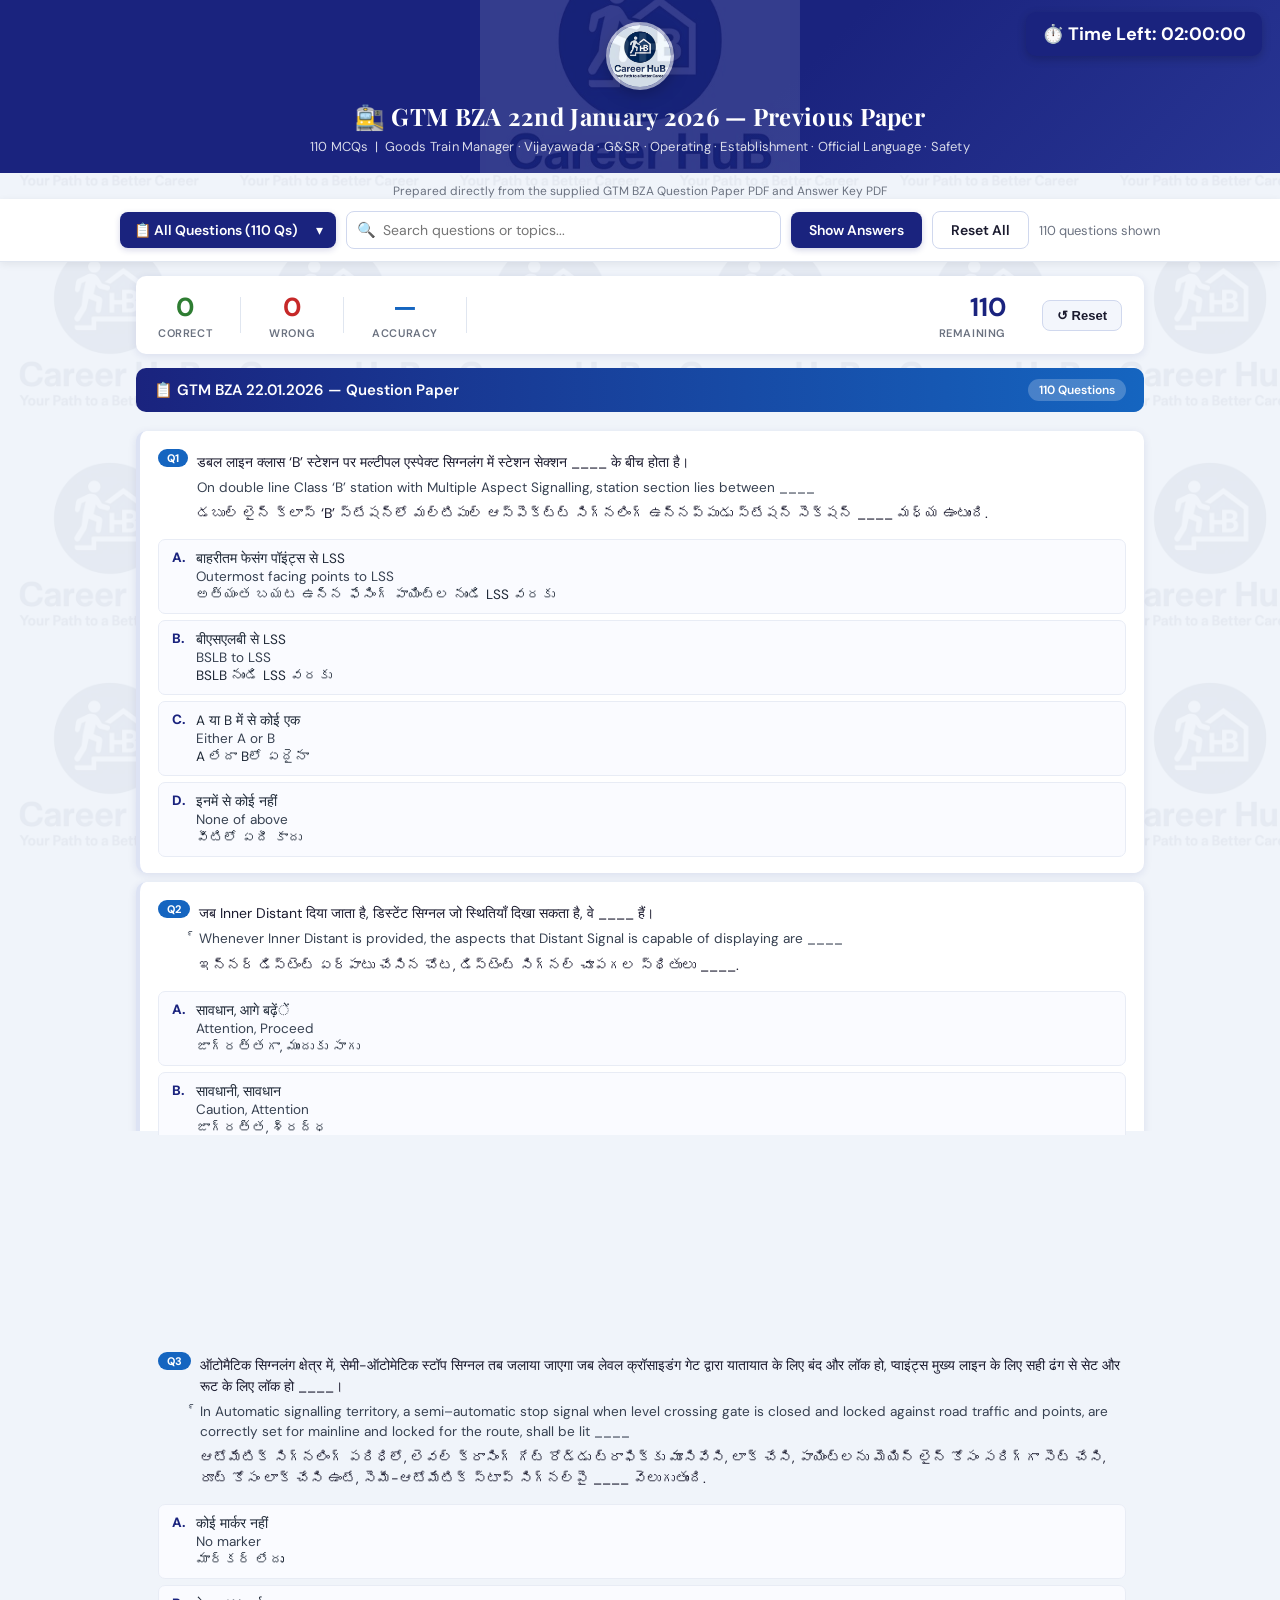
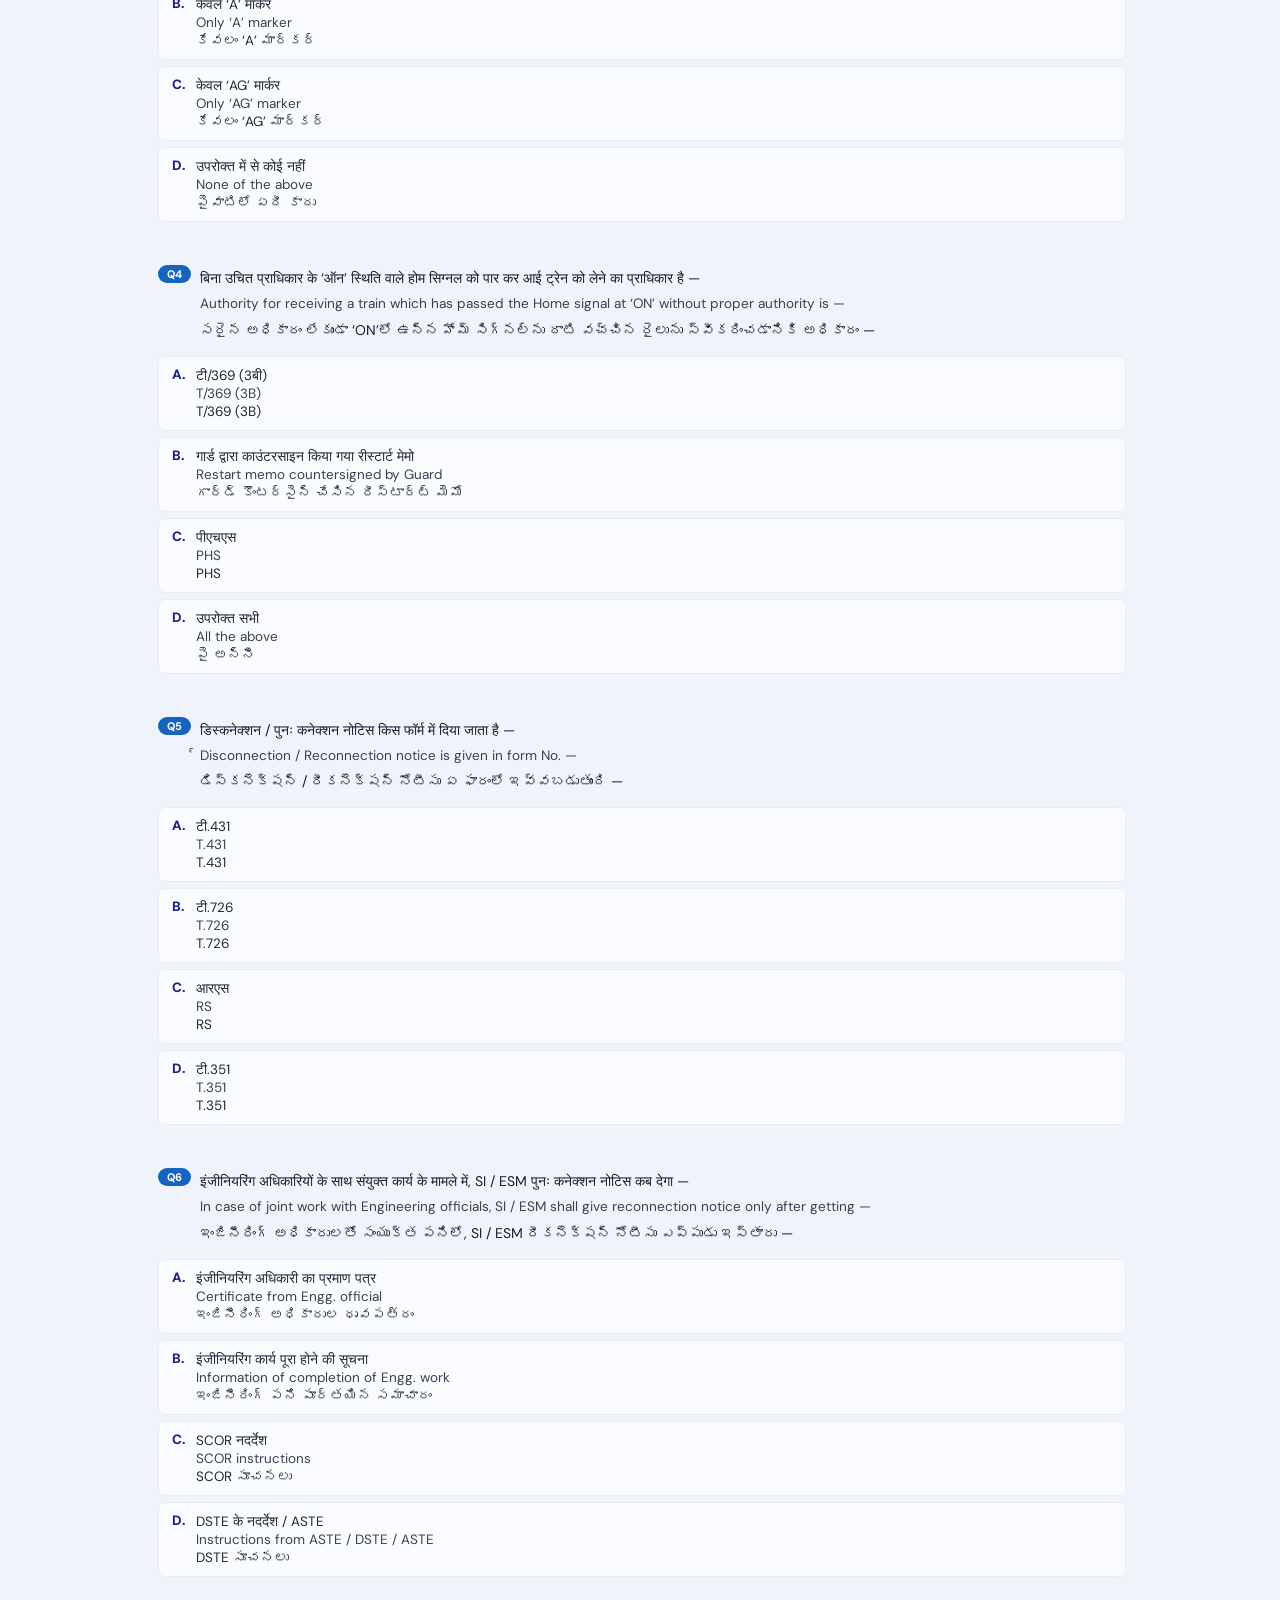
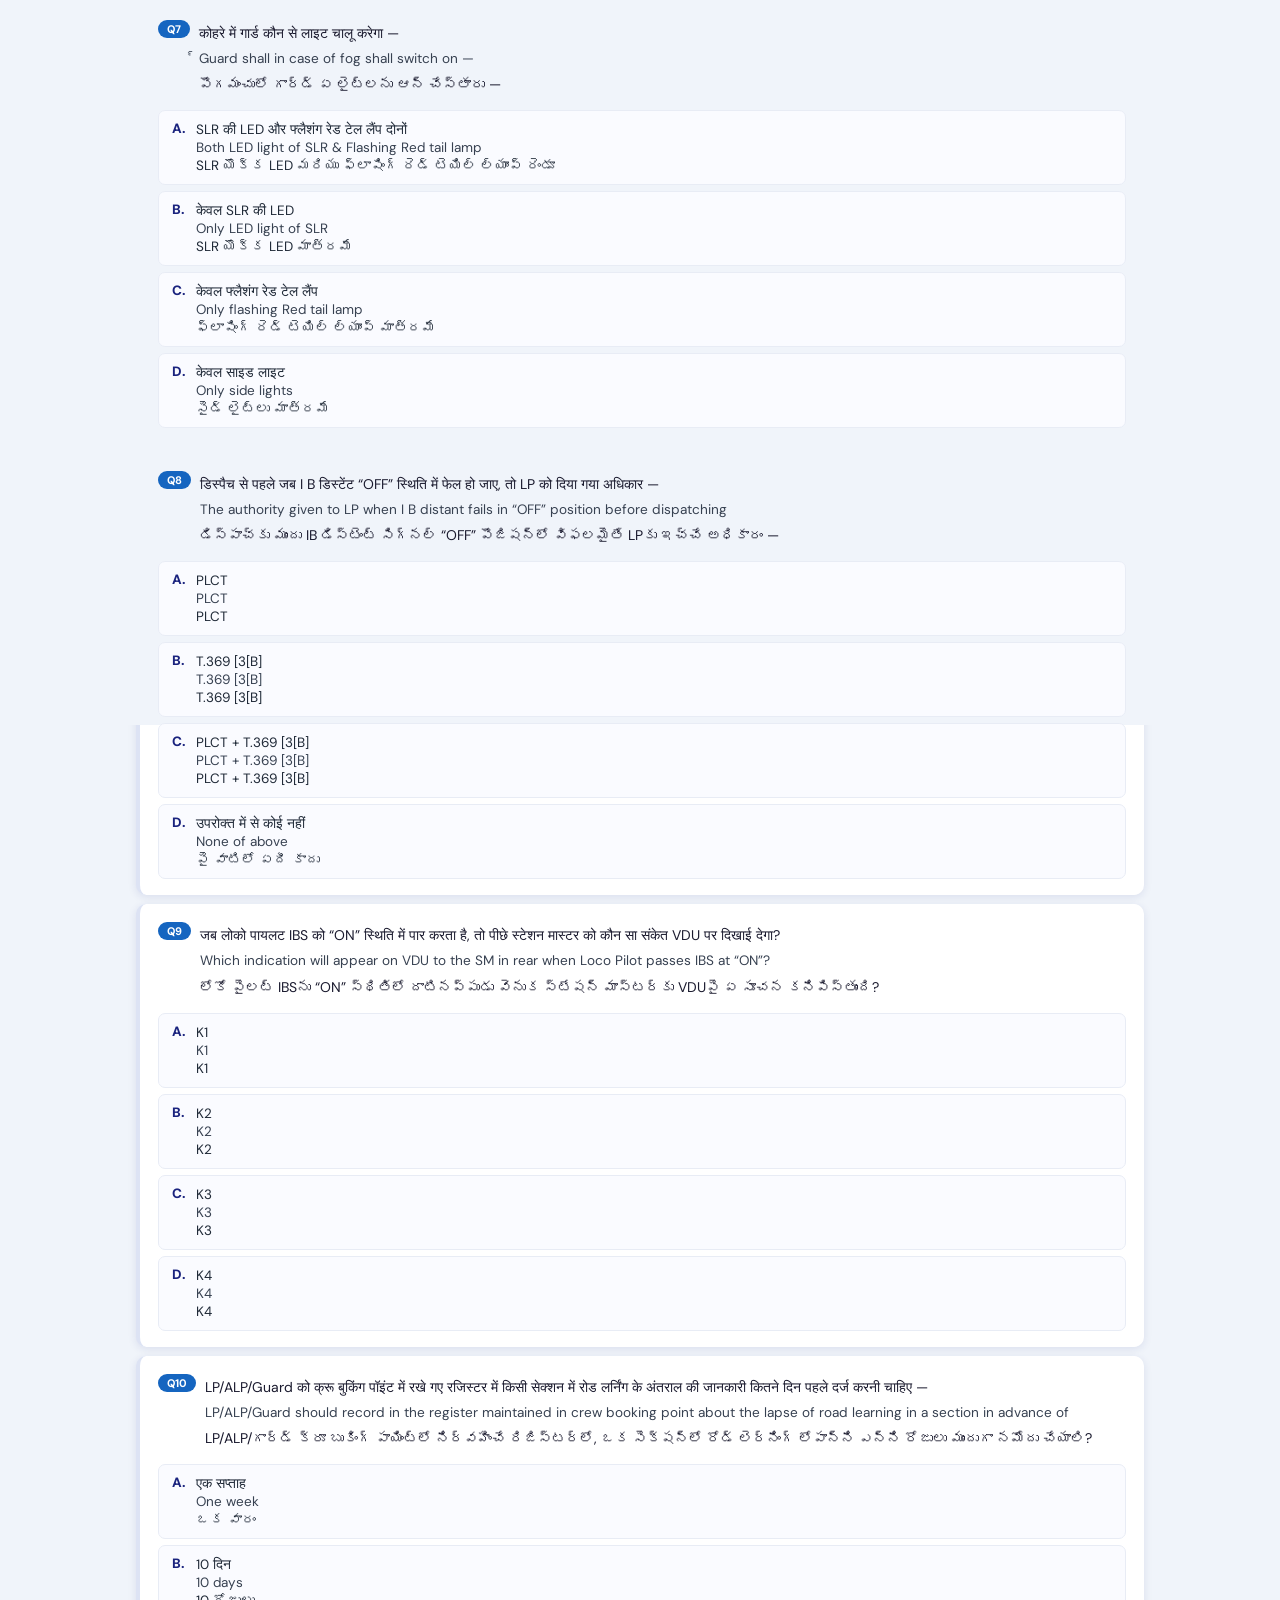
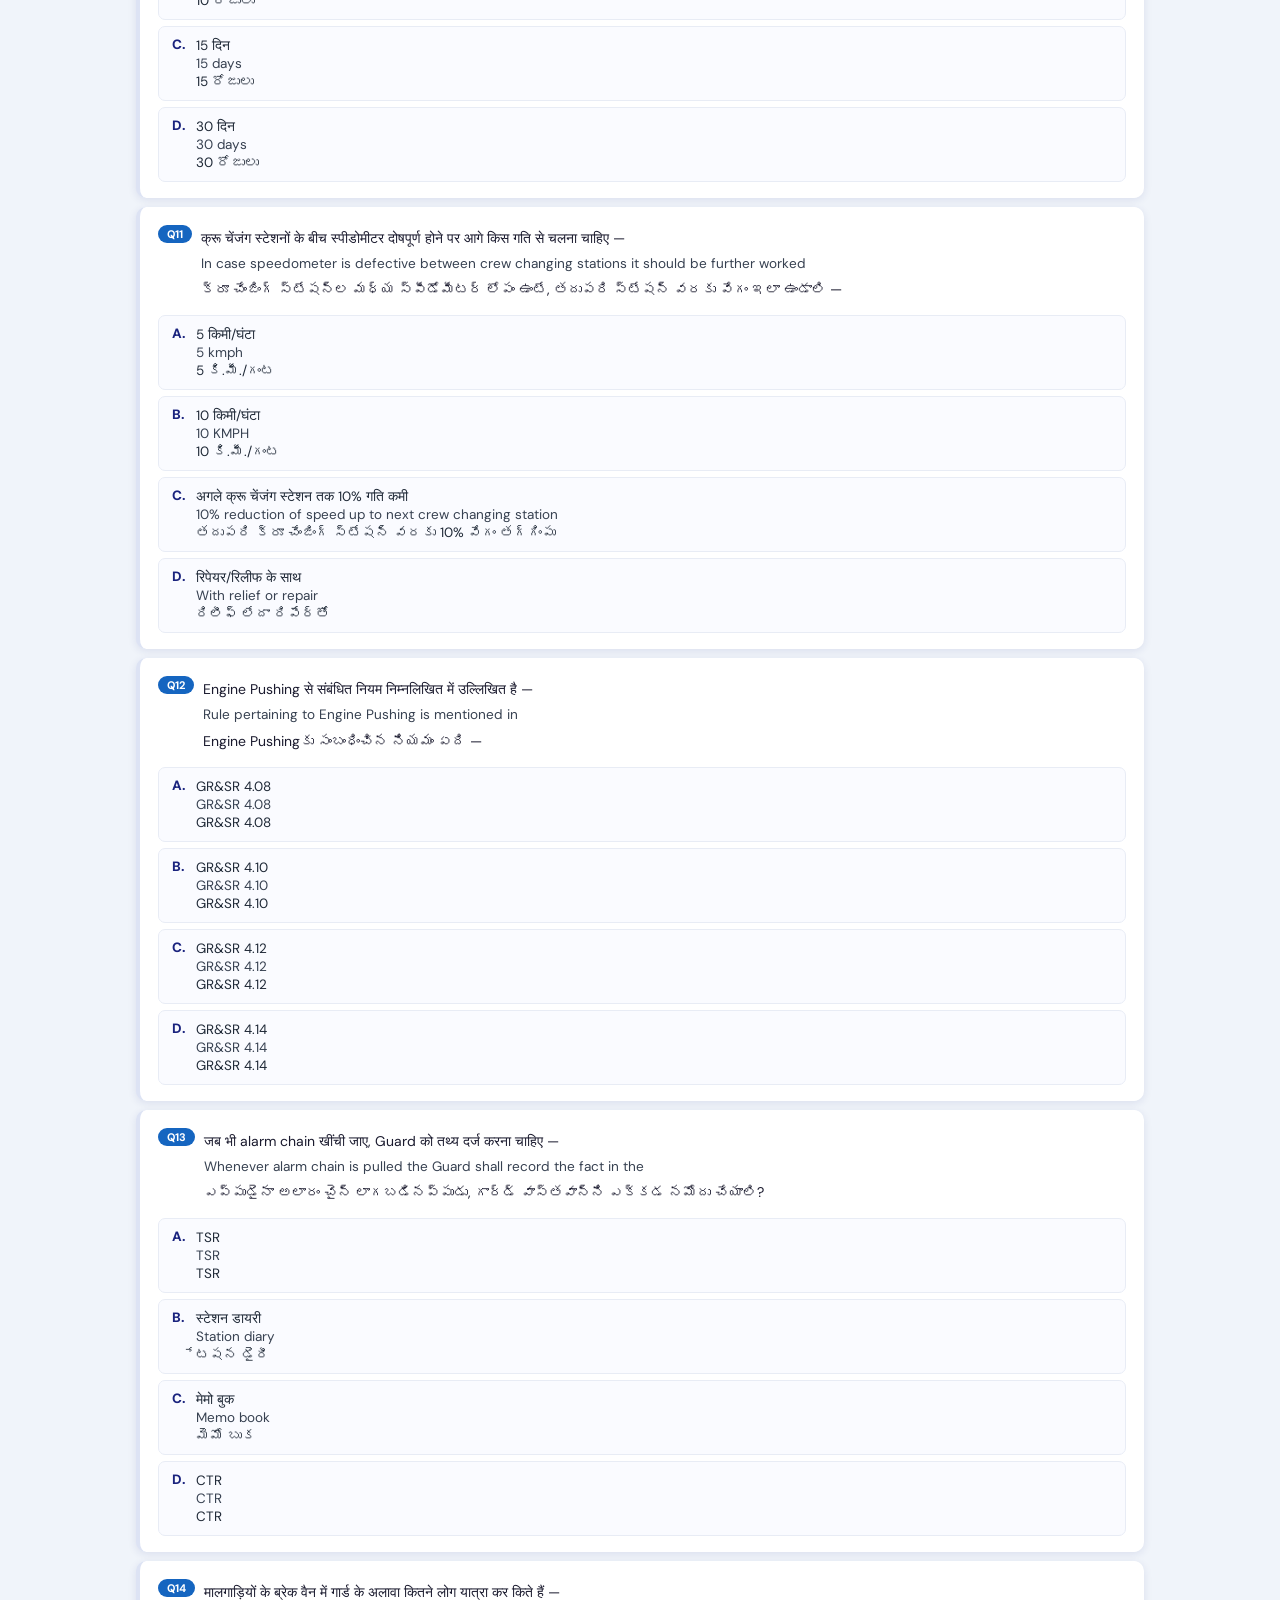
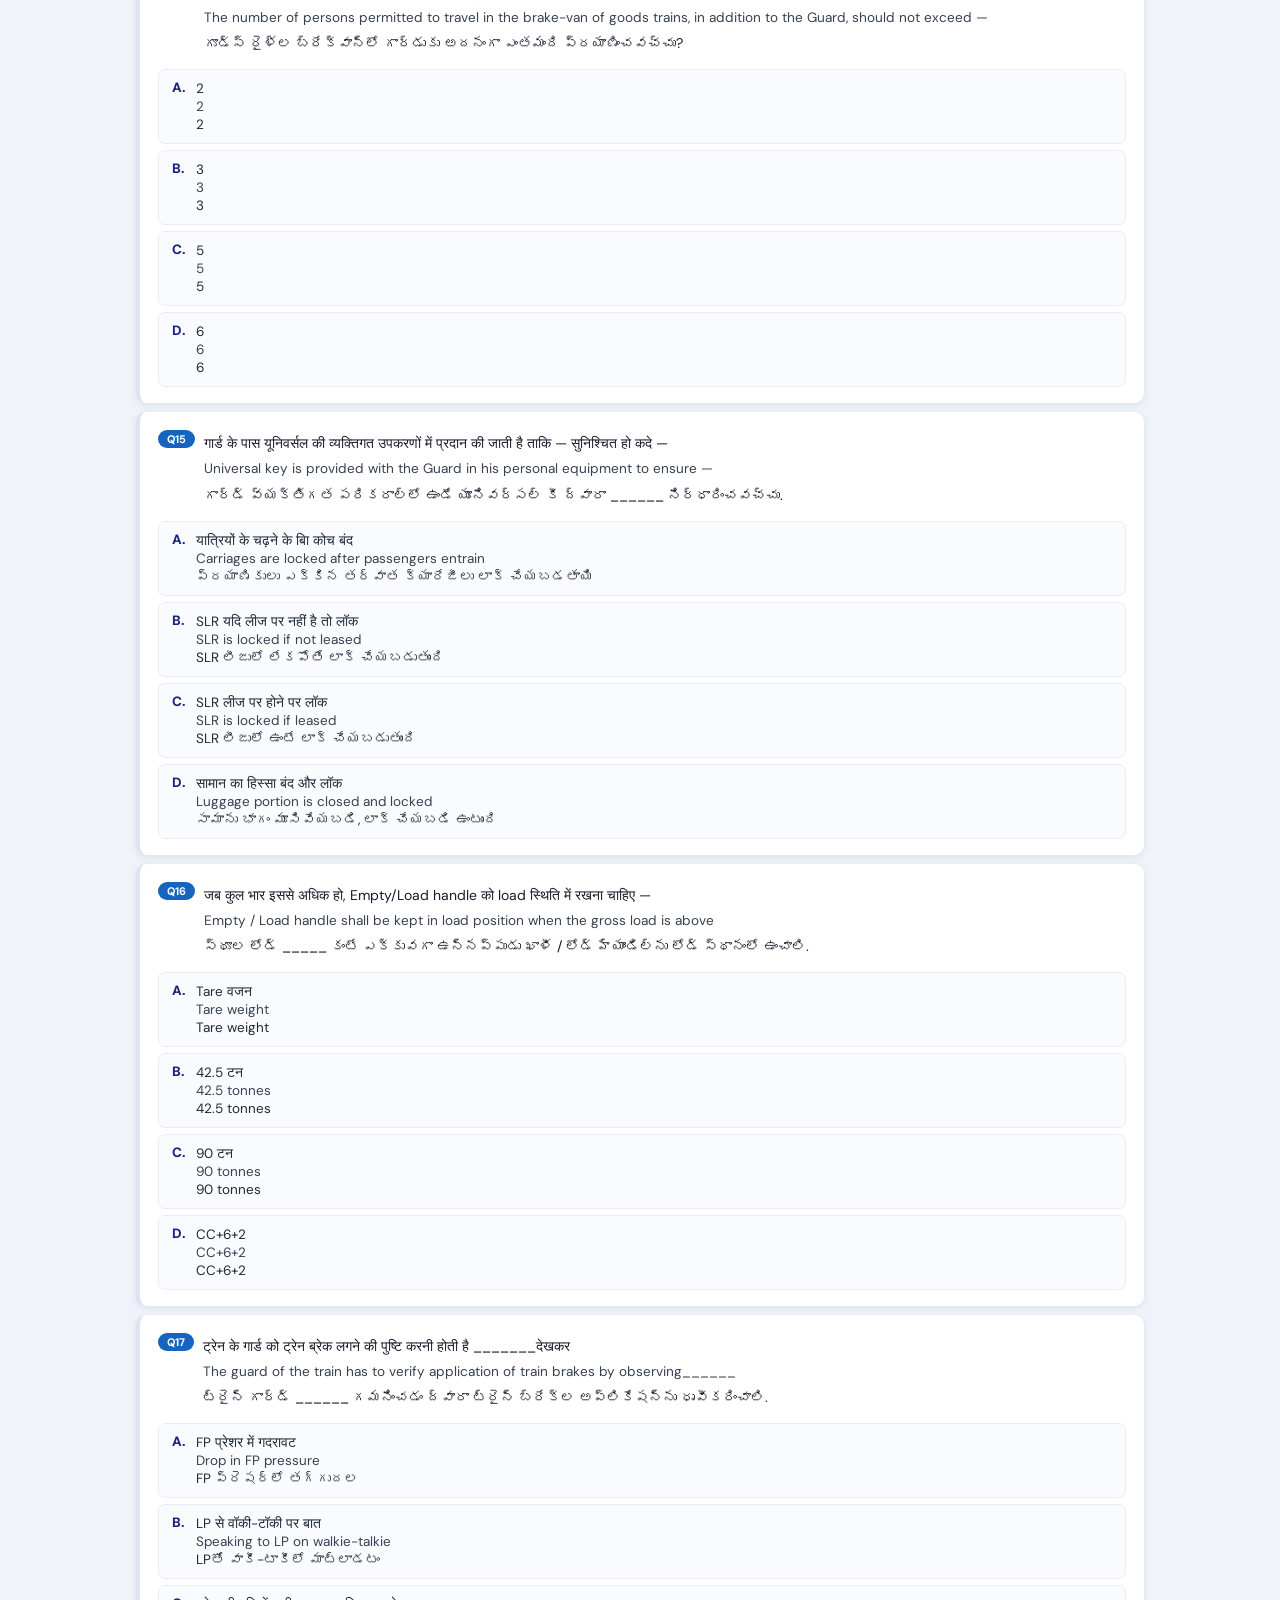
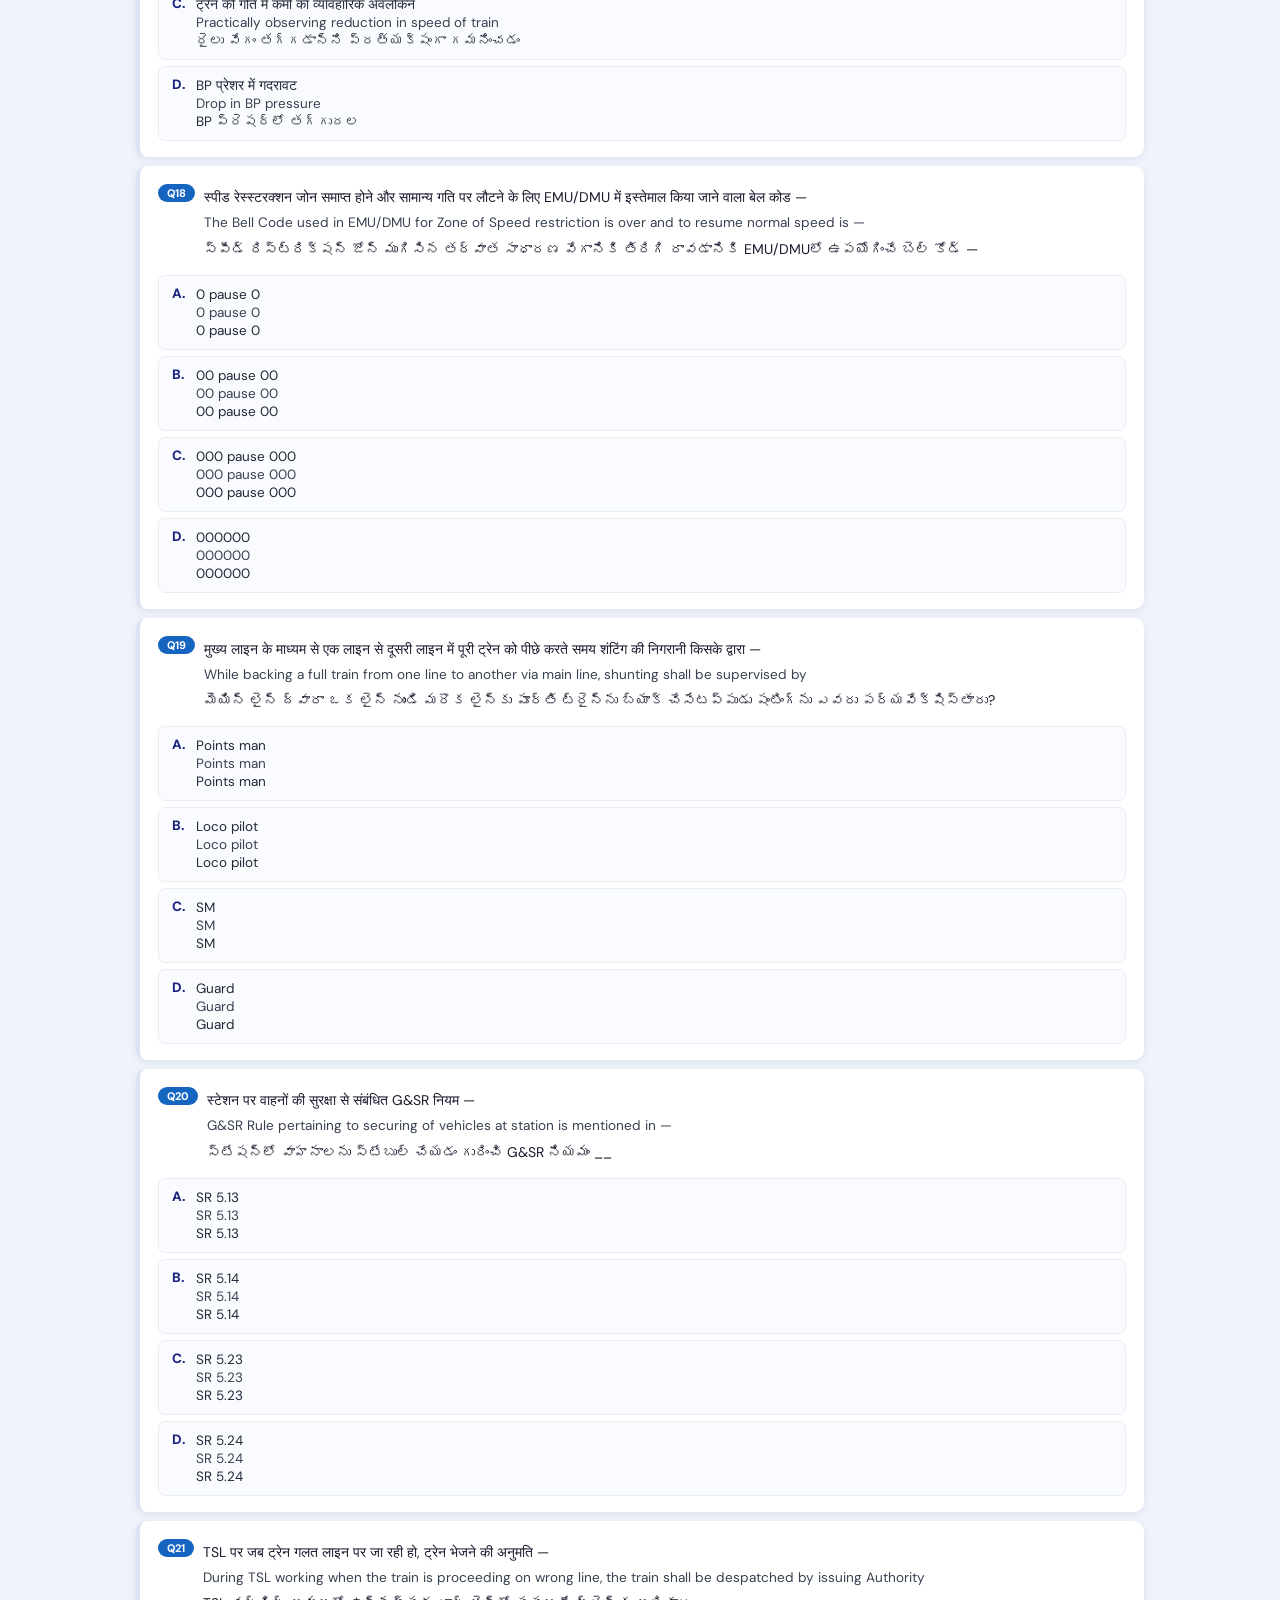
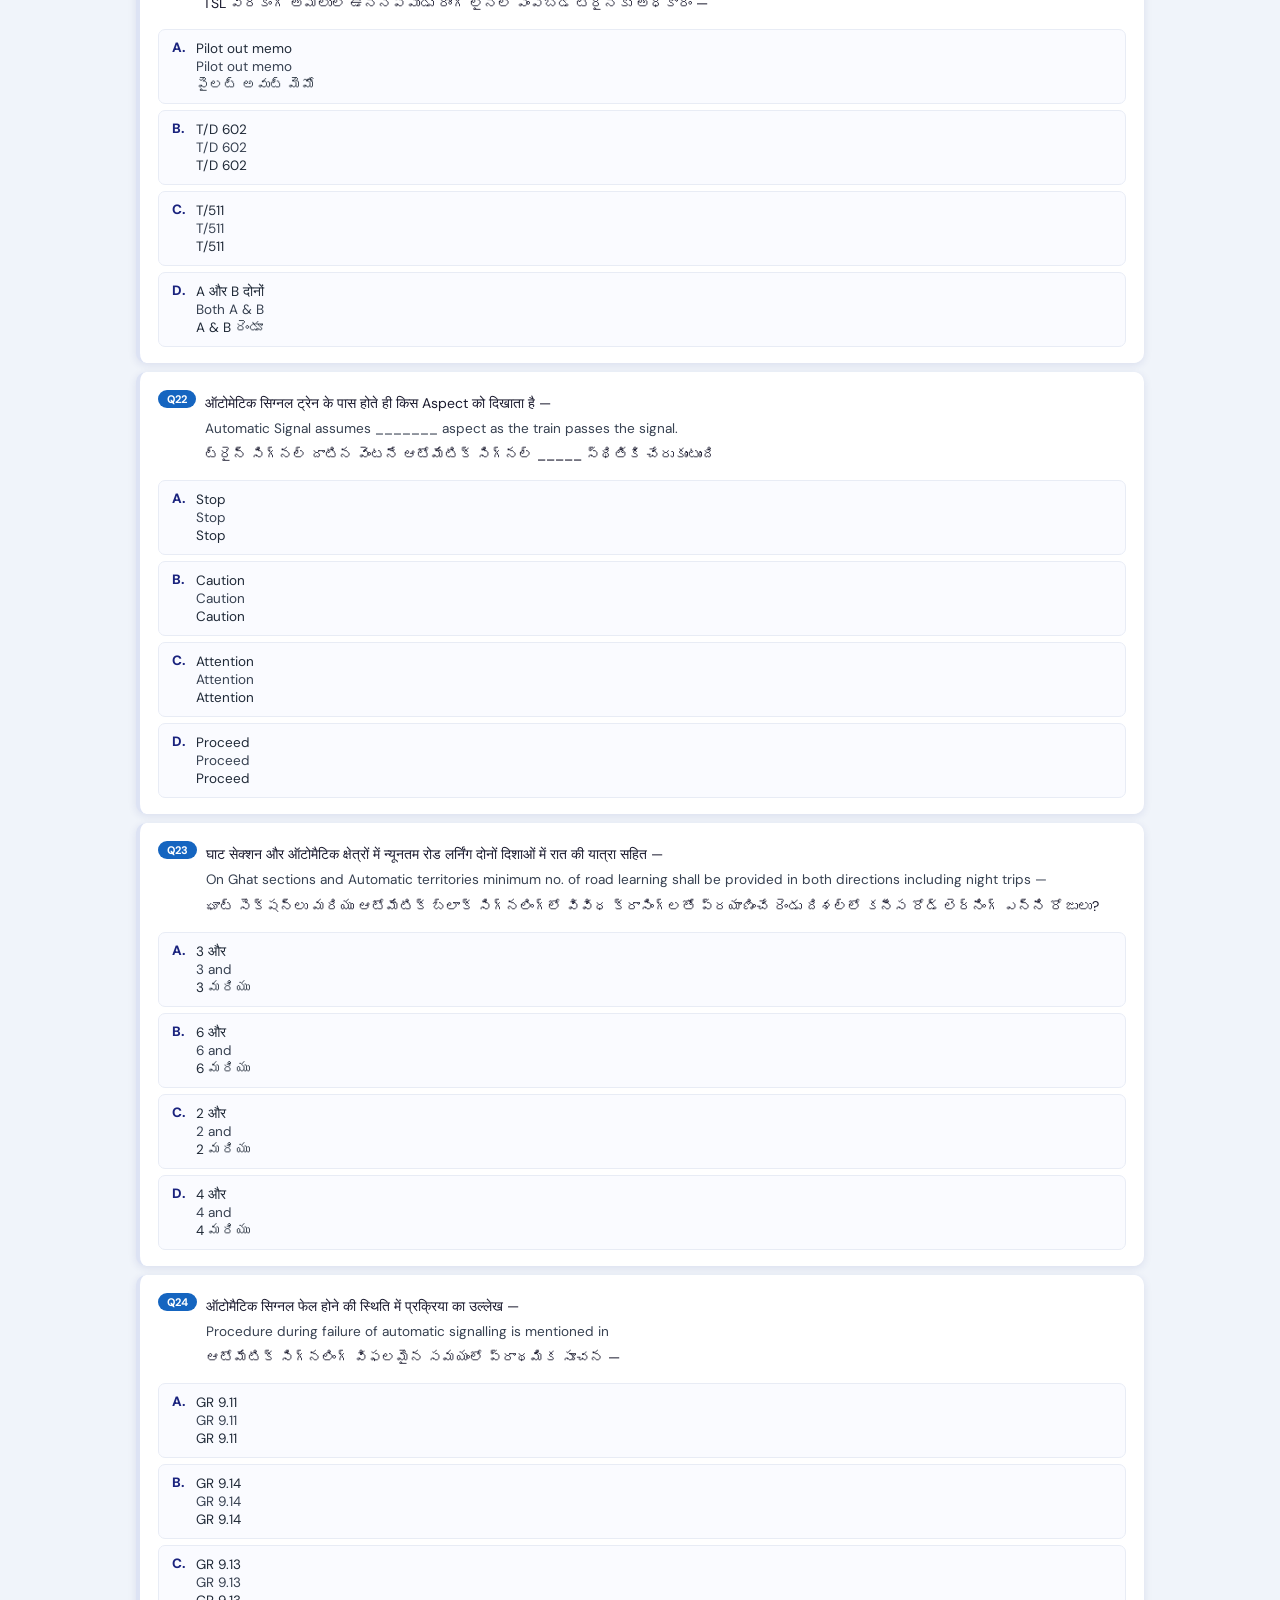
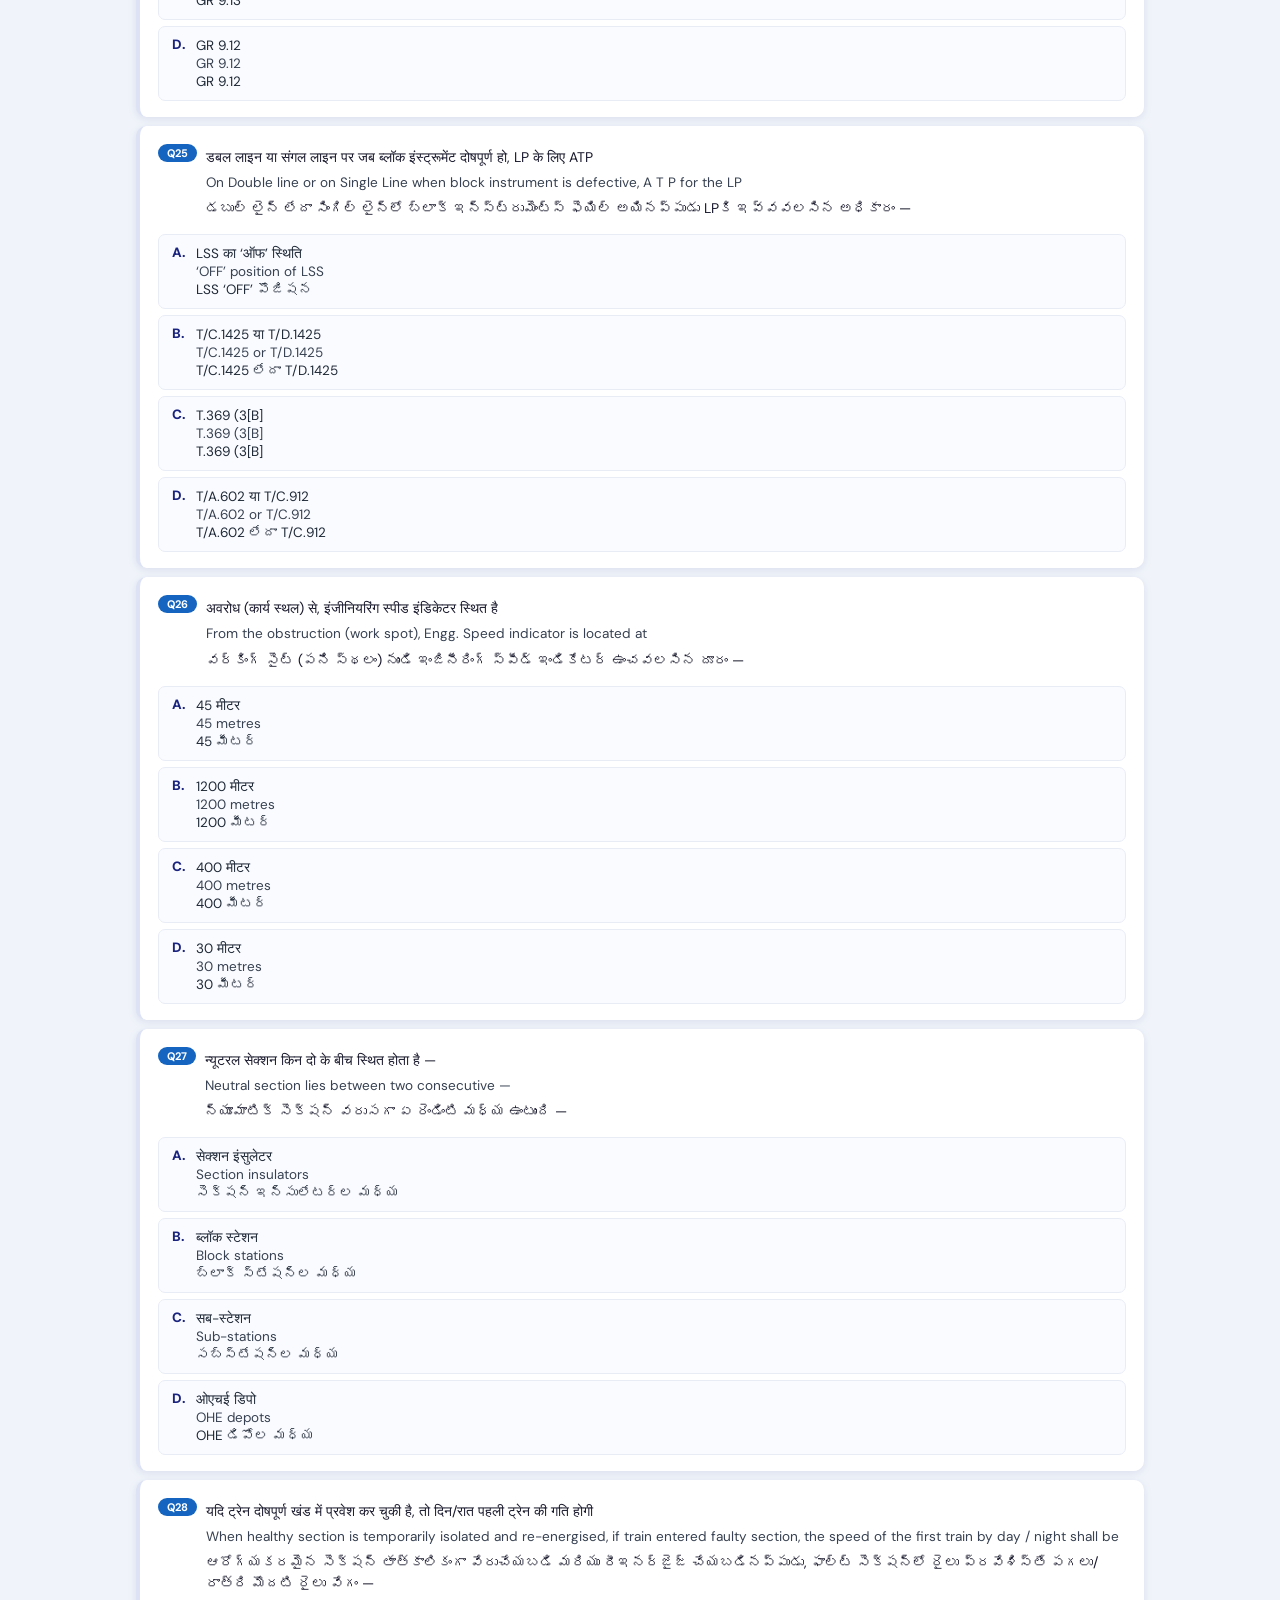
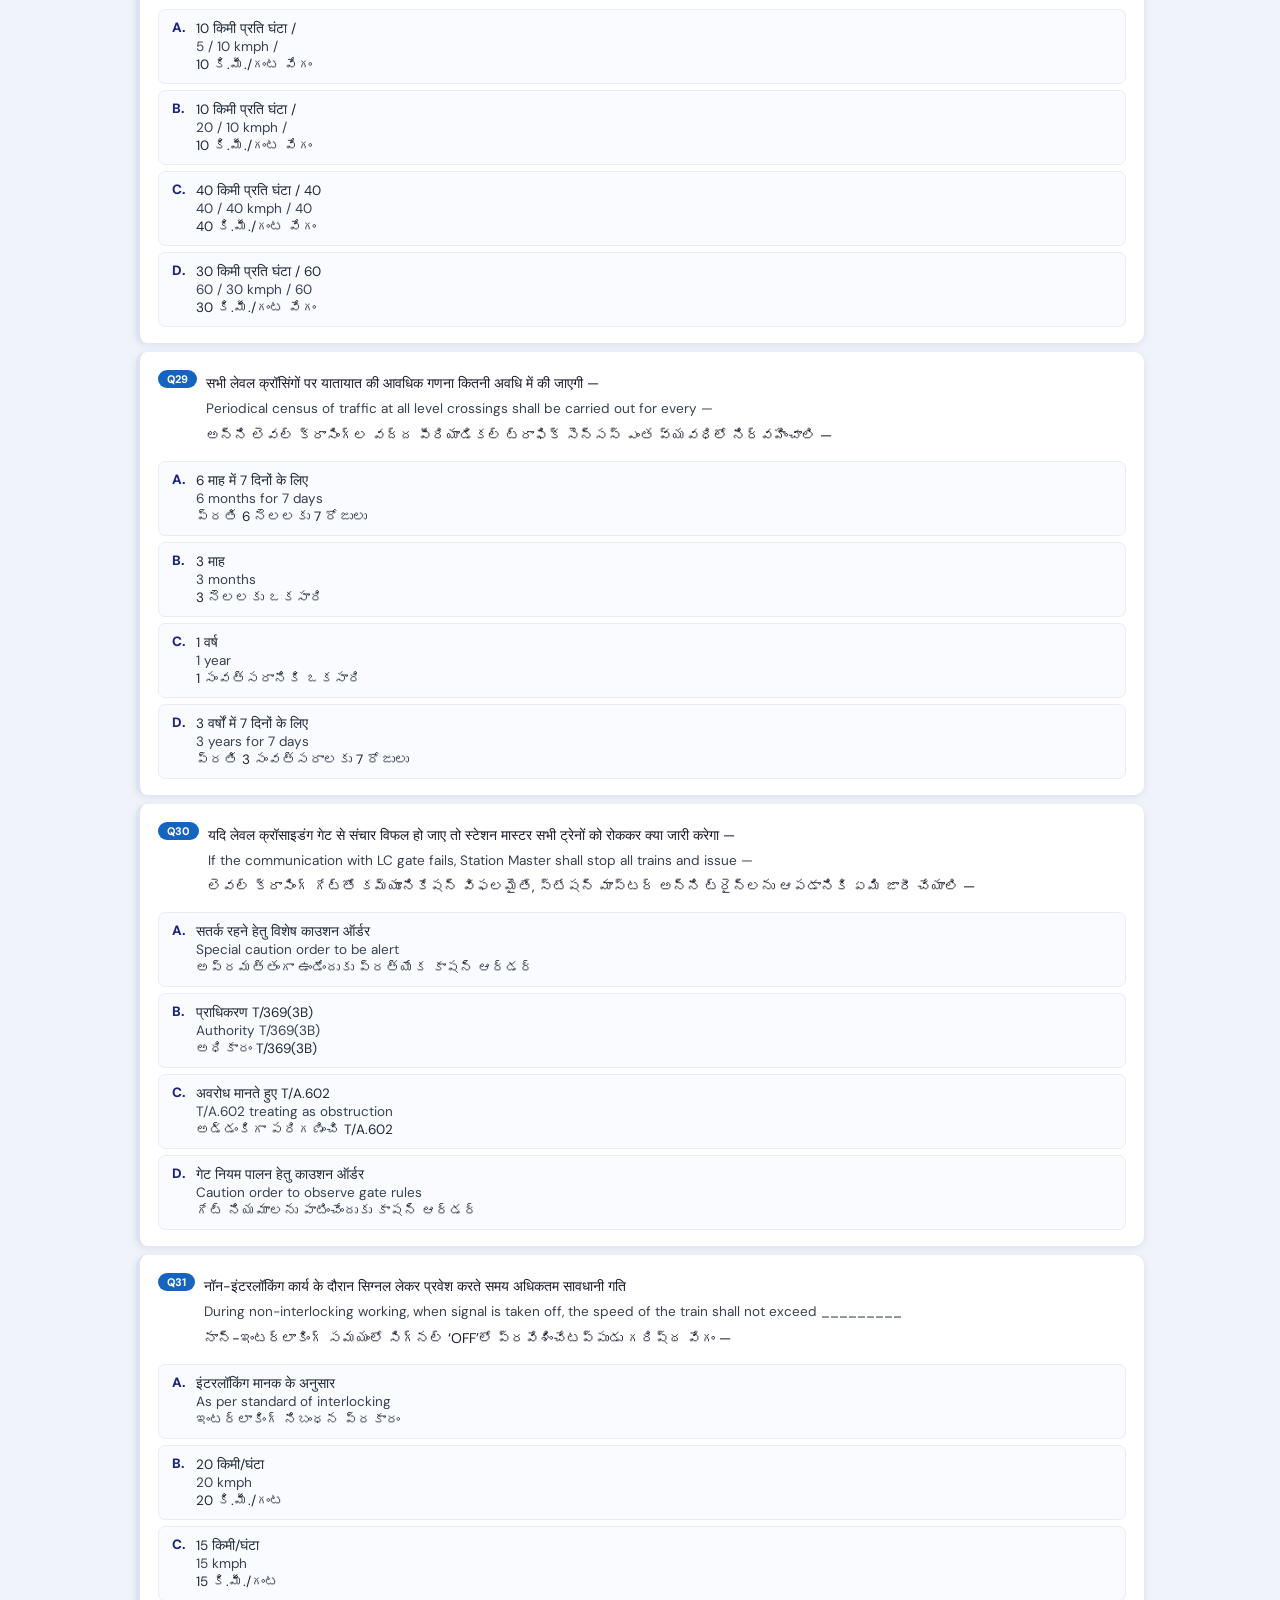
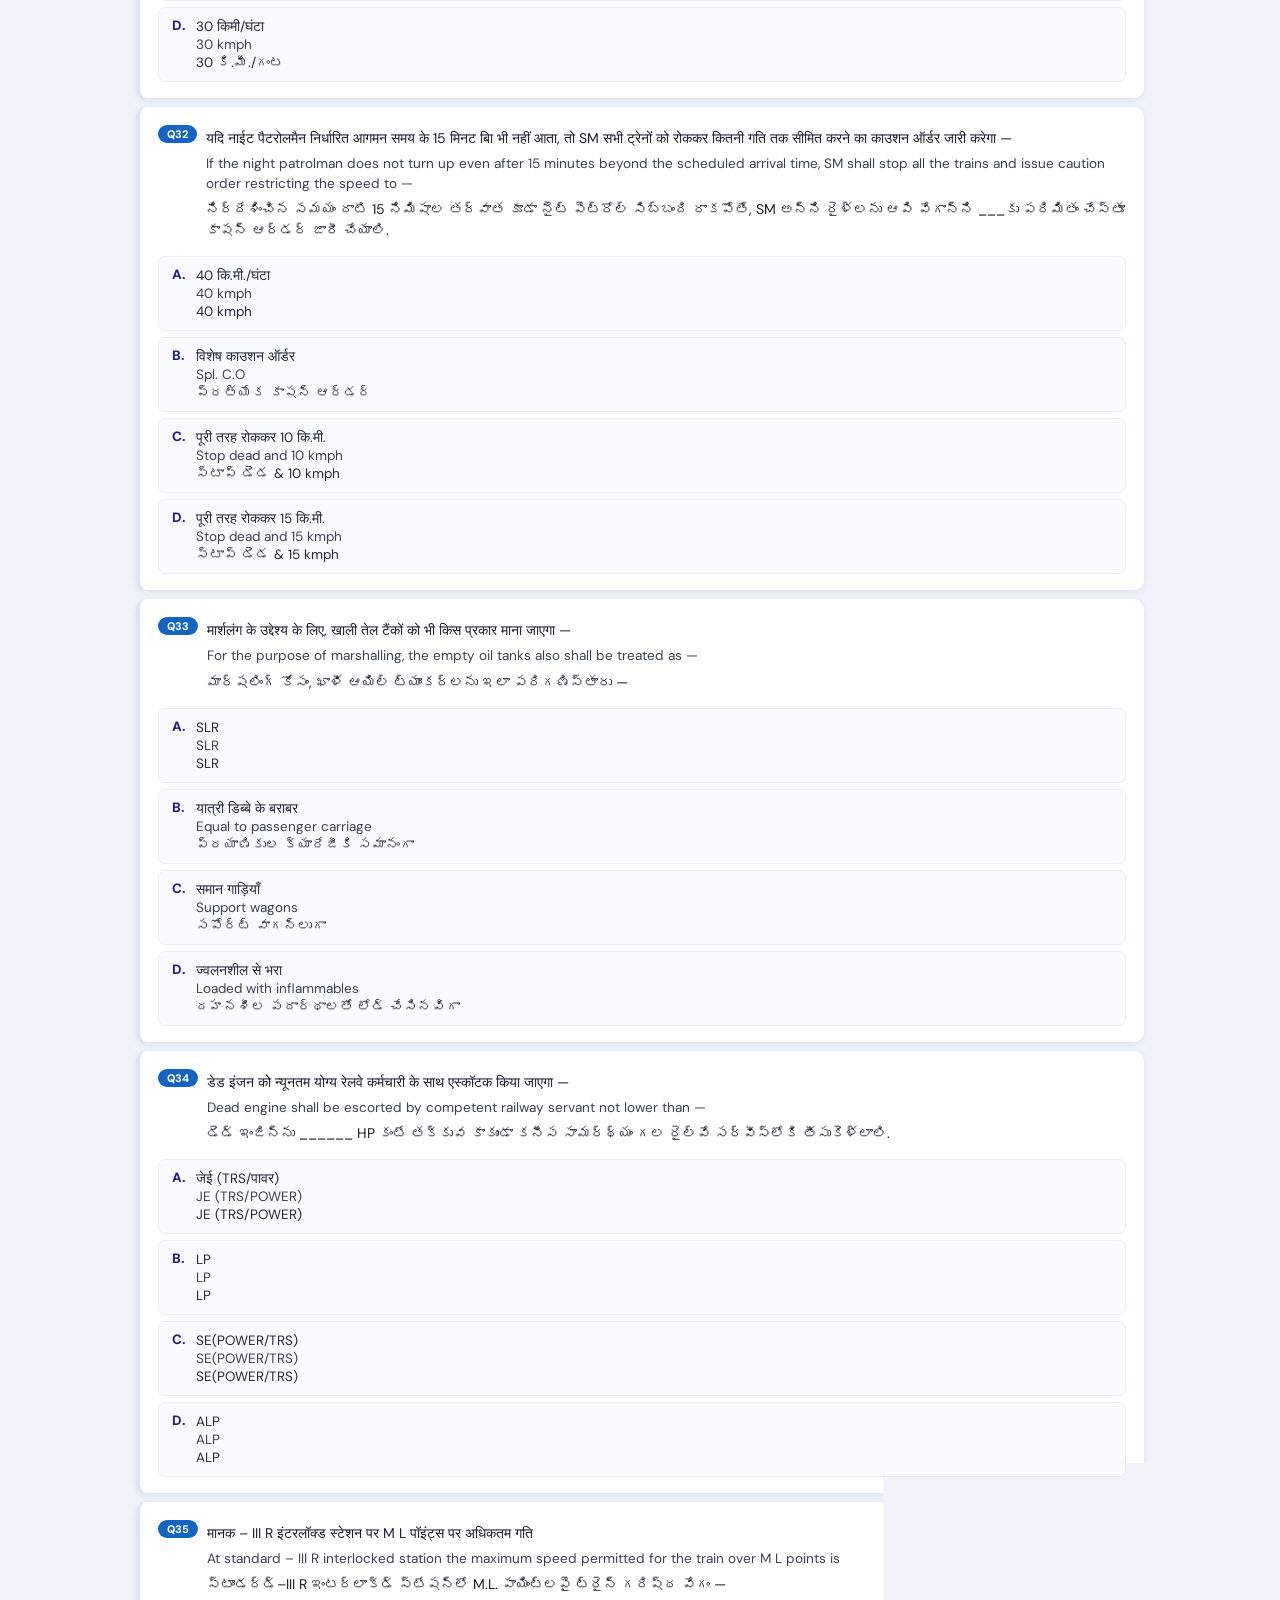
==== commit 4f09ab21: "Add files via upload" ====
--- a/GTM_BZA_22ndJan25(1).html
+++ b/GTM_BZA_22ndJan25(1).html
@@ -4,7 +4,7 @@
 <head>
 <meta charset="utf-8"/>
 <meta content="width=device-width,initial-scale=1.0" name="viewport"/>
-<title>GTM BZA 22.01.2026 — Goods Train Manager — Hindi + English + Telugu — MCQ Bank</title>
+<title>GTM BZA 22nd January 2026 — Previous Paper </title>
 <link href="https://fonts.googleapis.com/css2?family=DM+Sans:wght@400;500;600;700&amp;family=Playfair+Display:wght@700&amp;display=swap" rel="stylesheet"/>
 <style>
 *{box-sizing:border-box;margin:0;padding:0}:root{
@@ -37,7 +37,7 @@
 </div>
 <div class="header">
 <img alt="Career HuB" class="header-logo" src="[data-uri]"/>
-<h1>🚉 GTM BZA 22.01.2026 — Goods Train Manager — Hindi + English + Telugu — MCQ Bank</h1>
+<h1>🚉 GTM BZA 22nd January 2026 — Previous Paper</h1>
 <p>110 MCQs  |  Goods Train Manager · Vijayawada · G&amp;SR · Operating · Establishment · Official Language · Safety</p>
 </div>
 <div style="max-width:1100px;margin:10px auto 0;padding:0 16px;color:#6b7280;font-size:12px;text-align:center">Prepared directly from the supplied GTM BZA Question Paper PDF and Answer Key PDF</div>
